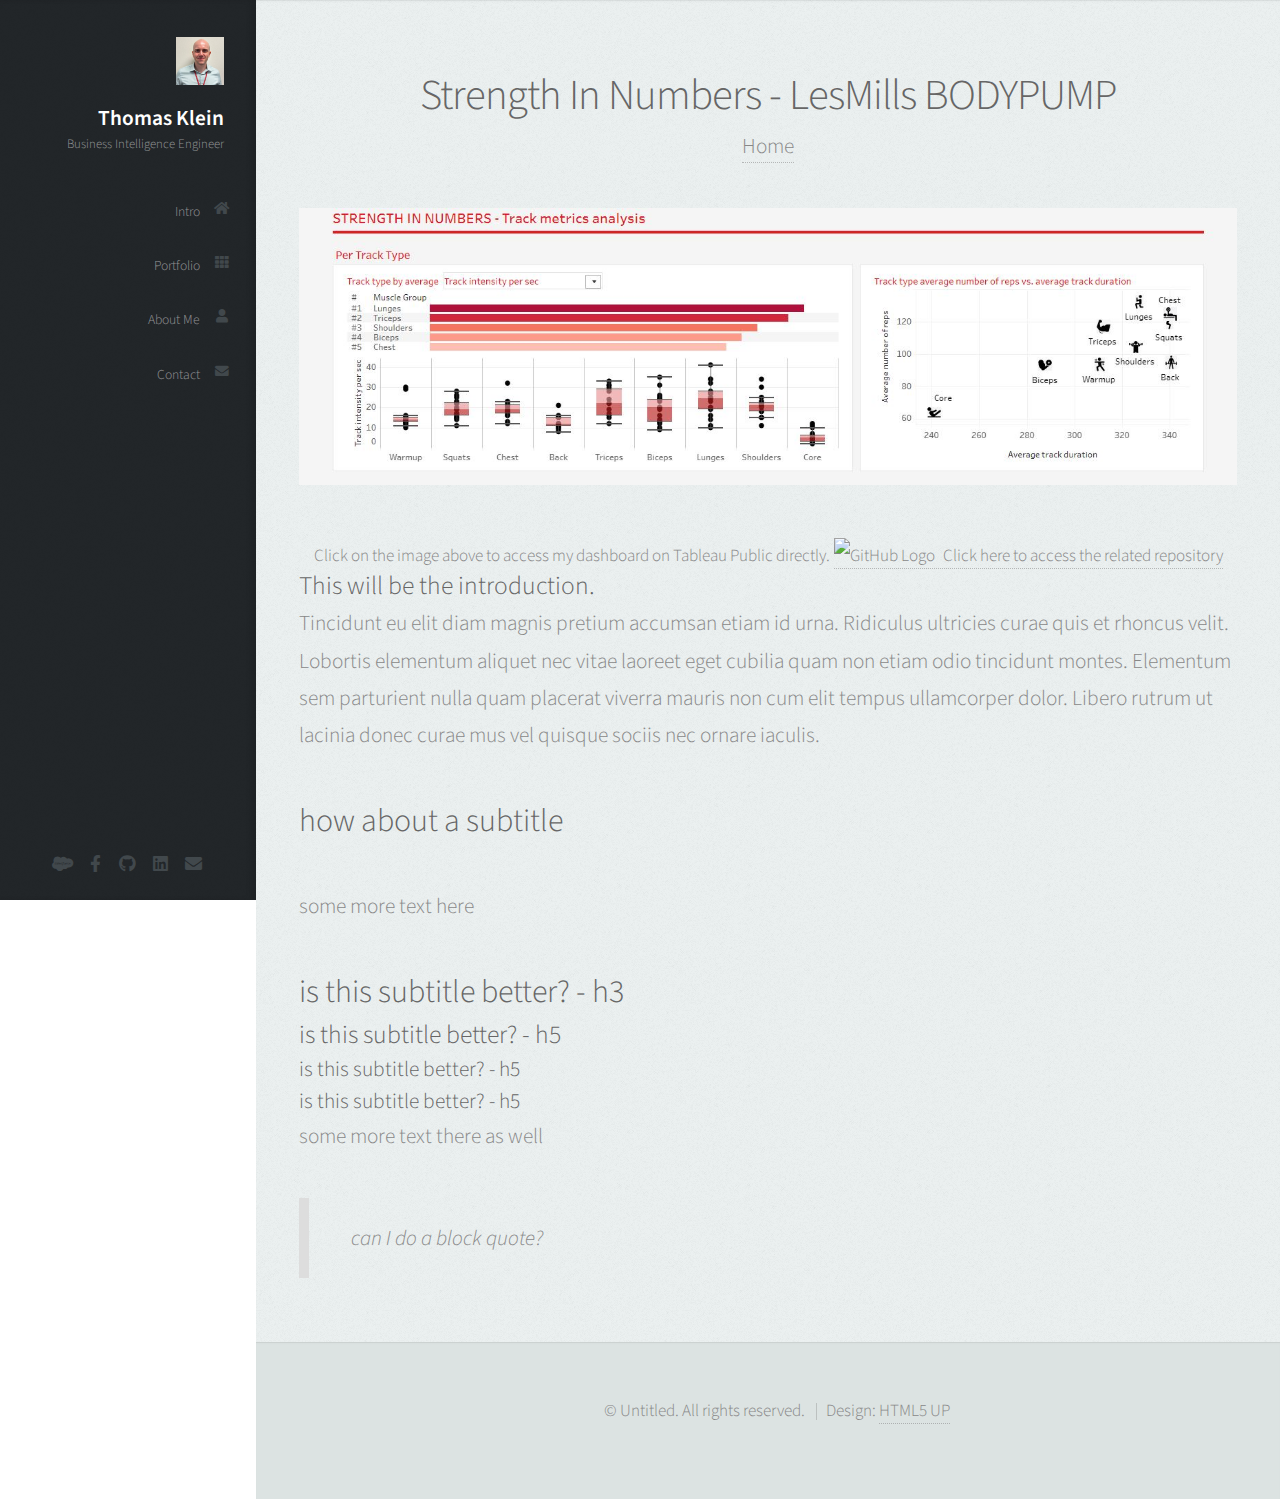
==== article1.html @ fe1fb971 "changing style for github link again" ====
<!DOCTYPE HTML>
<!--
	Prologue by HTML5 UP
	html5up.net | @ajlkn
	Free for personal and commercial use under the CCA 3.0 license (html5up.net/license)
-->
<html lang="en">

<head>
    <title>Strength In Numbers - LesMills BODYPUMP</title>
    <meta charset="utf-8" />
    <meta name="viewport" content="width=device-width, initial-scale=1, user-scalable=no" />
    <link rel="stylesheet" href="assets/css/main.css" />
</head>

<body class="is-preload">

    <!-- Header -->
    <div id="header">

        <div class="top">

            <!-- Logo -->
            <div id="logo">
                <span class="image avatar48"><img src="images/Klein Thomas.jpg" alt="" /></span>
                <h1 id="title">Thomas Klein</h1>
                <p>Business Intelligence Engineer</p>
            </div>

            <!-- Nav -->
            <nav id="nav">
                <ul>
                    <li><a href="index.html#top" id="top-link"><span class="icon solid fa-home">Intro</span></a></li>
                    <li><a href="index.html#portfolio" id="portfolio-link"><span
                                class="icon solid fa-th">Portfolio</span></a>
                    </li>
                    <li><a href="index.html#about" id="about-link"><span class="icon solid fa-user">About Me</span></a>
                    </li>
                    <li><a href="index.html#contact" id="contact-link"><span
                                class="icon solid fa-envelope">Contact</span></a>
                    </li>
                </ul>
            </nav>

        </div>

        <div class="bottom">

            <!-- Social Icons -->
            <ul class="icons">
                <li><a href="https://public.tableau.com/app/profile/klein6166/vizzes"
                        class="icon brands fa-salesforce"><span class="label">Tableau</span></a></li>
                <li><a href="#" class="icon brands fa-facebook-f"><span class="label">Facebook</span></a></li>
                <li><a href="https://github.com/ThomasKlein90" class="icon brands fa-github"><span
                            class="label">Github</span></a></li>
                <li><a href="https://www.linkedin.com/in/thomas-klein-3831b297/" class="icon brands fa-linkedin"><span
                            class="label">LinkedIn</span></a></li>
                <li><a href="mailto:thomask.klein@laposte.net" class="icon solid fa-envelope"><span
                            class="label">Email</span></a></li>
            </ul>

        </div>

    </div>

    <!-- Main -->
    <div id="main">
        <!-- About Me -->
        <section id="about" class="three">
            <div class="container">

                <header>
                    <h2>Strength In Numbers - LesMills BODYPUMP</h2>
                    <nav>
                        <a href="index.html">Home</a>
                    </nav>
                </header>

                <a href="https://public.tableau.com/app/profile/klein6166/viz/Bodypump-StrengthinNumbers/01a-Trackoverallcomparison"
                    class="image featured"><img src="images/bodypump_strength_in_numbers_top.jpg" alt="" /></a>
                <sub>Click on the image above to access my dashboard on Tableau Public directly.</sub>

                <sub>
                    <a href="https://https://github.com/ThomasKlein90/BodyPump" target="_blank">
                        <img src="https://github.githubassets.com/images/modules/logos_page/GitHub-Mark.png"
                                alt="GitHub Logo" class="github-logo">Click here to access the related repository</a>
                </sub>

                <div class="articletext">
                    <h4>This will be the introduction.</h4>

                    <p>Tincidunt eu elit diam magnis pretium accumsan etiam id urna. Ridiculus
                        ultricies curae quis et rhoncus velit. Lobortis elementum aliquet nec vitae
                        laoreet eget cubilia quam non etiam odio tincidunt montes. Elementum sem
                        parturient nulla quam placerat viverra mauris non cum elit tempus ullamcorper
                        dolor. Libero rutrum ut lacinia donec curae mus vel quisque sociis nec
                        ornare iaculis.</p>

                    <header>
                        <h3>how about a subtitle</h3>
                    </header>
                    <p>some more text here</p>


                    <h3>is this subtitle better? - h3</h3>
                    <h4>is this subtitle better? - h5</h4>
                    <h5>is this subtitle better? - h5</h5>
                    <h6>is this subtitle better? - h5</h6>
                    <p>some more text there as well</p>

                    <blockquote>can I do a block quote?</blockquote>
                </div>
            </div>
    </div>
    </section>
    </div>

    <!-- Footer -->
    <div id="footer">

        <!-- Copyright -->
        <ul class="copyright">
            <li>&copy; Untitled. All rights reserved.</li>
            <li>Design: <a href="http://html5up.net">HTML5 UP</a></li>
        </ul>

    </div>

    <!-- Scripts -->
    <script src="assets/js/jquery.min.js"></script>
    <script src="assets/js/jquery.scrolly.min.js"></script>
    <script src="assets/js/jquery.scrollex.min.js"></script>
    <script src="assets/js/browser.min.js"></script>
    <script src="assets/js/breakpoints.min.js"></script>
    <script src="assets/js/util.js"></script>
    <script src="assets/js/main.js"></script>

</body>

</html>
---- assets/css/main.css ----
@import url("fontawesome-all.min.css");
@import url("https://fonts.googleapis.com/css?family=Source+Sans+Pro:300,300italic,400,600");

/*
	Prologue by HTML5 UP
	html5up.net | @ajlkn
	Free for personal and commercial use under the CCA 3.0 license (html5up.net/license)
*/

html,
body,
div,
span,
applet,
object,
iframe,
h1,
h2,
h3,
h4,
h5,
h6,
p,
blockquote,
pre,
a,
abbr,
acronym,
address,
big,
cite,
code,
del,
dfn,
em,
img,
ins,
kbd,
q,
s,
samp,
small,
strike,
strong,
sub,
sup,
tt,
var,
b,
u,
i,
center,
dl,
dt,
dd,
ol,
ul,
li,
fieldset,
form,
label,
legend,
table,
caption,
tbody,
tfoot,
thead,
tr,
th,
td,
article,
articletext,
aside,
canvas,
details,
embed,
figure,
figcaption,
footer,
header,
hgroup,
menu,
nav,
output,
ruby,
section,
summary,
time,
mark,
audio,
video {
	margin: 0;
	padding: 0;
	border: 0;
	font-size: 100%;
	font: inherit;
	vertical-align: baseline;
}

article,
articletext,
aside,
details,
figcaption,
figure,
footer,
header,
hgroup,
menu,
nav,
section {
	display: block;
}

body {
	line-height: 1;
}

ol,
ul {
	list-style: none;
}

blockquote,
q {
	quotes: none;
}

blockquote:before,
blockquote:after,
q:before,
q:after {
	content: '';
	content: none;
}

table {
	border-collapse: collapse;
	border-spacing: 0;
}

body {
	-webkit-text-size-adjust: none;
}

mark {
	background-color: transparent;
	color: inherit;
}

input::-moz-focus-inner {
	border: 0;
	padding: 0;
}

input,
select,
textarea {
	-moz-appearance: none;
	-webkit-appearance: none;
	-ms-appearance: none;
	appearance: none;
}

/* Basic */

html {
	box-sizing: border-box;
}

*,
*:before,
*:after {
	box-sizing: inherit;
}

body {
	background: #fff;
	font-family: 'Source Sans Pro', sans-serif;
	font-size: 19pt;
	font-weight: 300;
	line-height: 1.75em;
	color: #888;
}

body.is-preload *,
body.is-preload *:before,
body.is-preload *:after {
	-moz-animation: none !important;
	-webkit-animation: none !important;
	-ms-animation: none !important;
	animation: none !important;
	-moz-transition: none !important;
	-webkit-transition: none !important;
	-ms-transition: none !important;
	transition: none !important;
}

input,
textarea,
select {
	font-family: 'Source Sans Pro', sans-serif;
	font-size: 19pt;
	font-weight: 300;
	line-height: 1.75em;
	color: #888;
}

h1,
h2,
h3,
h4,
h5,
h6 {
	font-weight: 300;
	color: #666;
	line-height: 1.5em;
}

h1 a,
h2 a,
h3 a,
h4 a,
h5 a,
h6 a {
	color: inherit;
	text-decoration: none;
}

h1 a strong,
h2 a strong,
h3 a strong,
h4 a strong,
h5 a strong,
h6 a strong {
	color: #333;
}

h2 {
	font-size: 2em;
	letter-spacing: -1px;
}

h2.alt {
	color: #888;
}

h2.alt strong {
	color: #666;
}

h3 {
	font-size: 1.5em;
}

h4 {
	font-size: 1.2em;
}

header {
	margin: 0 0 2em 0;
}

header>p {
	margin: 1em 0 0 0;
}

footer {
	margin: 2em 0 0 0;
}

strong,
b {
	font-weight: 300;
	color: #666;
}

em,
i {
	font-style: italic;
}

a {
	text-decoration: none;
	color: inherit;
	border-bottom: dotted 1px rgba(128, 128, 128, 0.5);
	-moz-transition: color 0.35s ease-in-out, border-bottom-color 0.35s ease-in-out;
	-webkit-transition: color 0.35s ease-in-out, border-bottom-color 0.35s ease-in-out;
	-ms-transition: color 0.35s ease-in-out, border-bottom-color 0.35s ease-in-out;
	transition: color 0.35s ease-in-out, border-bottom-color 0.35s ease-in-out;
	outline: 0;
}

a:hover {
	color: #E27689;
	border-bottom-color: rgba(255, 255, 255, 0);
}

sub {
	position: relative;
	top: 0.5em;
	font-size: 0.8em;
}

sup {
	position: relative;
	top: -0.5em;
	font-size: 0.8em;
}

hr {
	border: 0;
	border-top: solid 1px #ddd;
}

blockquote {
	border-left: solid 0.5em #ddd;
	padding: 1em 0 1em 2em;
	font-style: italic;
}

p,
ul,
ol,
dl,
table {
	margin-bottom: 2em;
}

br.clear {
	clear: both;
}

/* Articletext */

.articletext {
	margin: 0 auto;
	max-width: 100%;
	width: 1400px;
	text-align: left;
}

/* Container */

.container {
	margin: 0 auto;
	max-width: 100%;
	width: 1400px;
}

@media screen and (min-width: 961px) and (max-width: 1880px) {

	.container {
		width: 1200px;
	}

}

@media screen and (min-width: 961px) and (max-width: 1620px) {

	.container {
		width: 960px;
	}

}

@media screen and (min-width: 961px) and (max-width: 1320px) {

	.container {
		width: 100%;
	}

}

@media screen and (max-width: 960px) {

	.container {
		width: 100%;
	}

}

@media screen and (max-width: 736px) {

	.container {
		width: 100%;
	}

}

/* Row */

.row {
	display: flex;
	flex-wrap: wrap;
	box-sizing: border-box;
	align-items: stretch;
}

.row>* {
	box-sizing: border-box;
}

.row.gtr-uniform>*> :last-child {
	margin-bottom: 0;
}

.row.aln-left {
	justify-content: flex-start;
}

.row.aln-center {
	justify-content: center;
}

.row.aln-right {
	justify-content: flex-end;
}

.row.aln-top {
	align-items: flex-start;
}

.row.aln-middle {
	align-items: center;
}

.row.aln-bottom {
	align-items: flex-end;
}

.row>.imp {
	order: -1;
}

.row>.col-1 {
	width: 8.33333%;
}

.row>.off-1 {
	margin-left: 8.33333%;
}

.row>.col-2 {
	width: 16.66667%;
}

.row>.off-2 {
	margin-left: 16.66667%;
}

.row>.col-3 {
	width: 25%;
}

.row>.off-3 {
	margin-left: 25%;
}

.row>.col-4 {
	width: 33.33333%;
}

.row>.off-4 {
	margin-left: 33.33333%;
}

.row>.col-5 {
	width: 41.66667%;
}

.row>.off-5 {
	margin-left: 41.66667%;
}

.row>.col-6 {
	width: 50%;
}

.row>.off-6 {
	margin-left: 50%;
}

.row>.col-7 {
	width: 58.33333%;
}

.row>.off-7 {
	margin-left: 58.33333%;
}

.row>.col-8 {
	width: 66.66667%;
}

.row>.off-8 {
	margin-left: 66.66667%;
}

.row>.col-9 {
	width: 75%;
}

.row>.off-9 {
	margin-left: 75%;
}

.row>.col-10 {
	width: 83.33333%;
}

.row>.off-10 {
	margin-left: 83.33333%;
}

.row>.col-11 {
	width: 91.66667%;
}

.row>.off-11 {
	margin-left: 91.66667%;
}

.row>.col-12 {
	width: 100%;
}

.row>.off-12 {
	margin-left: 100%;
}

.row.gtr-0 {
	margin-top: 0px;
	margin-left: 0px;
}

.row.gtr-0>* {
	padding: 0px 0 0 0px;
}

.row.gtr-0.gtr-uniform {
	margin-top: 0px;
}

.row.gtr-0.gtr-uniform>* {
	padding-top: 0px;
}

.row.gtr-25 {
	margin-top: -10px;
	margin-left: -10px;
}

.row.gtr-25>* {
	padding: 10px 0 0 10px;
}

.row.gtr-25.gtr-uniform {
	margin-top: -10px;
}

.row.gtr-25.gtr-uniform>* {
	padding-top: 10px;
}

.row.gtr-50 {
	margin-top: -20px;
	margin-left: -20px;
}

.row.gtr-50>* {
	padding: 20px 0 0 20px;
}

.row.gtr-50.gtr-uniform {
	margin-top: -20px;
}

.row.gtr-50.gtr-uniform>* {
	padding-top: 20px;
}

.row {
	margin-top: -40px;
	margin-left: -40px;
}

.row>* {
	padding: 40px 0 0 40px;
}

.row.gtr-uniform {
	margin-top: -40px;
}

.row.gtr-uniform>* {
	padding-top: 40px;
}

.row.gtr-150 {
	margin-top: -60px;
	margin-left: -60px;
}

.row.gtr-150>* {
	padding: 60px 0 0 60px;
}

.row.gtr-150.gtr-uniform {
	margin-top: -60px;
}

.row.gtr-150.gtr-uniform>* {
	padding-top: 60px;
}

.row.gtr-200 {
	margin-top: -80px;
	margin-left: -80px;
}

.row.gtr-200>* {
	padding: 80px 0 0 80px;
}

.row.gtr-200.gtr-uniform {
	margin-top: -80px;
}

.row.gtr-200.gtr-uniform>* {
	padding-top: 80px;
}

@media screen and (min-width: 961px) and (max-width: 1880px) {

	.row {
		display: flex;
		flex-wrap: wrap;
		box-sizing: border-box;
		align-items: stretch;
	}

	.row>* {
		box-sizing: border-box;
	}

	.row.gtr-uniform>*> :last-child {
		margin-bottom: 0;
	}

	.row.aln-left {
		justify-content: flex-start;
	}

	.row.aln-center {
		justify-content: center;
	}

	.row.aln-right {
		justify-content: flex-end;
	}

	.row.aln-top {
		align-items: flex-start;
	}

	.row.aln-middle {
		align-items: center;
	}

	.row.aln-bottom {
		align-items: flex-end;
	}

	.row>.imp-wide {
		order: -1;
	}

	.row>.col-1-wide {
		width: 8.33333%;
	}

	.row>.off-1-wide {
		margin-left: 8.33333%;
	}

	.row>.col-2-wide {
		width: 16.66667%;
	}

	.row>.off-2-wide {
		margin-left: 16.66667%;
	}

	.row>.col-3-wide {
		width: 25%;
	}

	.row>.off-3-wide {
		margin-left: 25%;
	}

	.row>.col-4-wide {
		width: 33.33333%;
	}

	.row>.off-4-wide {
		margin-left: 33.33333%;
	}

	.row>.col-5-wide {
		width: 41.66667%;
	}

	.row>.off-5-wide {
		margin-left: 41.66667%;
	}

	.row>.col-6-wide {
		width: 50%;
	}

	.row>.off-6-wide {
		margin-left: 50%;
	}

	.row>.col-7-wide {
		width: 58.33333%;
	}

	.row>.off-7-wide {
		margin-left: 58.33333%;
	}

	.row>.col-8-wide {
		width: 66.66667%;
	}

	.row>.off-8-wide {
		margin-left: 66.66667%;
	}

	.row>.col-9-wide {
		width: 75%;
	}

	.row>.off-9-wide {
		margin-left: 75%;
	}

	.row>.col-10-wide {
		width: 83.33333%;
	}

	.row>.off-10-wide {
		margin-left: 83.33333%;
	}

	.row>.col-11-wide {
		width: 91.66667%;
	}

	.row>.off-11-wide {
		margin-left: 91.66667%;
	}

	.row>.col-12-wide {
		width: 100%;
	}

	.row>.off-12-wide {
		margin-left: 100%;
	}

	.row.gtr-0 {
		margin-top: 0px;
		margin-left: 0px;
	}

	.row.gtr-0>* {
		padding: 0px 0 0 0px;
	}

	.row.gtr-0.gtr-uniform {
		margin-top: 0px;
	}

	.row.gtr-0.gtr-uniform>* {
		padding-top: 0px;
	}

	.row.gtr-25 {
		margin-top: -10px;
		margin-left: -10px;
	}

	.row.gtr-25>* {
		padding: 10px 0 0 10px;
	}

	.row.gtr-25.gtr-uniform {
		margin-top: -10px;
	}

	.row.gtr-25.gtr-uniform>* {
		padding-top: 10px;
	}

	.row.gtr-50 {
		margin-top: -20px;
		margin-left: -20px;
	}

	.row.gtr-50>* {
		padding: 20px 0 0 20px;
	}

	.row.gtr-50.gtr-uniform {
		margin-top: -20px;
	}

	.row.gtr-50.gtr-uniform>* {
		padding-top: 20px;
	}

	.row {
		margin-top: -40px;
		margin-left: -40px;
	}

	.row>* {
		padding: 40px 0 0 40px;
	}

	.row.gtr-uniform {
		margin-top: -40px;
	}

	.row.gtr-uniform>* {
		padding-top: 40px;
	}

	.row.gtr-150 {
		margin-top: -60px;
		margin-left: -60px;
	}

	.row.gtr-150>* {
		padding: 60px 0 0 60px;
	}

	.row.gtr-150.gtr-uniform {
		margin-top: -60px;
	}

	.row.gtr-150.gtr-uniform>* {
		padding-top: 60px;
	}

	.row.gtr-200 {
		margin-top: -80px;
		margin-left: -80px;
	}

	.row.gtr-200>* {
		padding: 80px 0 0 80px;
	}

	.row.gtr-200.gtr-uniform {
		margin-top: -80px;
	}

	.row.gtr-200.gtr-uniform>* {
		padding-top: 80px;
	}

}

@media screen and (min-width: 961px) and (max-width: 1620px) {

	.row {
		display: flex;
		flex-wrap: wrap;
		box-sizing: border-box;
		align-items: stretch;
	}

	.row>* {
		box-sizing: border-box;
	}

	.row.gtr-uniform>*> :last-child {
		margin-bottom: 0;
	}

	.row.aln-left {
		justify-content: flex-start;
	}

	.row.aln-center {
		justify-content: center;
	}

	.row.aln-right {
		justify-content: flex-end;
	}

	.row.aln-top {
		align-items: flex-start;
	}

	.row.aln-middle {
		align-items: center;
	}

	.row.aln-bottom {
		align-items: flex-end;
	}

	.row>.imp-normal {
		order: -1;
	}

	.row>.col-1-normal {
		width: 8.33333%;
	}

	.row>.off-1-normal {
		margin-left: 8.33333%;
	}

	.row>.col-2-normal {
		width: 16.66667%;
	}

	.row>.off-2-normal {
		margin-left: 16.66667%;
	}

	.row>.col-3-normal {
		width: 25%;
	}

	.row>.off-3-normal {
		margin-left: 25%;
	}

	.row>.col-4-normal {
		width: 33.33333%;
	}

	.row>.off-4-normal {
		margin-left: 33.33333%;
	}

	.row>.col-5-normal {
		width: 41.66667%;
	}

	.row>.off-5-normal {
		margin-left: 41.66667%;
	}

	.row>.col-6-normal {
		width: 50%;
	}

	.row>.off-6-normal {
		margin-left: 50%;
	}

	.row>.col-7-normal {
		width: 58.33333%;
	}

	.row>.off-7-normal {
		margin-left: 58.33333%;
	}

	.row>.col-8-normal {
		width: 66.66667%;
	}

	.row>.off-8-normal {
		margin-left: 66.66667%;
	}

	.row>.col-9-normal {
		width: 75%;
	}

	.row>.off-9-normal {
		margin-left: 75%;
	}

	.row>.col-10-normal {
		width: 83.33333%;
	}

	.row>.off-10-normal {
		margin-left: 83.33333%;
	}

	.row>.col-11-normal {
		width: 91.66667%;
	}

	.row>.off-11-normal {
		margin-left: 91.66667%;
	}

	.row>.col-12-normal {
		width: 100%;
	}

	.row>.off-12-normal {
		margin-left: 100%;
	}

	.row.gtr-0 {
		margin-top: 0px;
		margin-left: 0px;
	}

	.row.gtr-0>* {
		padding: 0px 0 0 0px;
	}

	.row.gtr-0.gtr-uniform {
		margin-top: 0px;
	}

	.row.gtr-0.gtr-uniform>* {
		padding-top: 0px;
	}

	.row.gtr-25 {
		margin-top: -10px;
		margin-left: -10px;
	}

	.row.gtr-25>* {
		padding: 10px 0 0 10px;
	}

	.row.gtr-25.gtr-uniform {
		margin-top: -10px;
	}

	.row.gtr-25.gtr-uniform>* {
		padding-top: 10px;
	}

	.row.gtr-50 {
		margin-top: -20px;
		margin-left: -20px;
	}

	.row.gtr-50>* {
		padding: 20px 0 0 20px;
	}

	.row.gtr-50.gtr-uniform {
		margin-top: -20px;
	}

	.row.gtr-50.gtr-uniform>* {
		padding-top: 20px;
	}

	.row {
		margin-top: -40px;
		margin-left: -40px;
	}

	.row>* {
		padding: 40px 0 0 40px;
	}

	.row.gtr-uniform {
		margin-top: -40px;
	}

	.row.gtr-uniform>* {
		padding-top: 40px;
	}

	.row.gtr-150 {
		margin-top: -60px;
		margin-left: -60px;
	}

	.row.gtr-150>* {
		padding: 60px 0 0 60px;
	}

	.row.gtr-150.gtr-uniform {
		margin-top: -60px;
	}

	.row.gtr-150.gtr-uniform>* {
		padding-top: 60px;
	}

	.row.gtr-200 {
		margin-top: -80px;
		margin-left: -80px;
	}

	.row.gtr-200>* {
		padding: 80px 0 0 80px;
	}

	.row.gtr-200.gtr-uniform {
		margin-top: -80px;
	}

	.row.gtr-200.gtr-uniform>* {
		padding-top: 80px;
	}

}

@media screen and (min-width: 961px) and (max-width: 1320px) {

	.row {
		display: flex;
		flex-wrap: wrap;
		box-sizing: border-box;
		align-items: stretch;
	}

	.row>* {
		box-sizing: border-box;
	}

	.row.gtr-uniform>*> :last-child {
		margin-bottom: 0;
	}

	.row.aln-left {
		justify-content: flex-start;
	}

	.row.aln-center {
		justify-content: center;
	}

	.row.aln-right {
		justify-content: flex-end;
	}

	.row.aln-top {
		align-items: flex-start;
	}

	.row.aln-middle {
		align-items: center;
	}

	.row.aln-bottom {
		align-items: flex-end;
	}

	.row>.imp-narrow {
		order: -1;
	}

	.row>.col-1-narrow {
		width: 8.33333%;
	}

	.row>.off-1-narrow {
		margin-left: 8.33333%;
	}

	.row>.col-2-narrow {
		width: 16.66667%;
	}

	.row>.off-2-narrow {
		margin-left: 16.66667%;
	}

	.row>.col-3-narrow {
		width: 25%;
	}

	.row>.off-3-narrow {
		margin-left: 25%;
	}

	.row>.col-4-narrow {
		width: 33.33333%;
	}

	.row>.off-4-narrow {
		margin-left: 33.33333%;
	}

	.row>.col-5-narrow {
		width: 41.66667%;
	}

	.row>.off-5-narrow {
		margin-left: 41.66667%;
	}

	.row>.col-6-narrow {
		width: 50%;
	}

	.row>.off-6-narrow {
		margin-left: 50%;
	}

	.row>.col-7-narrow {
		width: 58.33333%;
	}

	.row>.off-7-narrow {
		margin-left: 58.33333%;
	}

	.row>.col-8-narrow {
		width: 66.66667%;
	}

	.row>.off-8-narrow {
		margin-left: 66.66667%;
	}

	.row>.col-9-narrow {
		width: 75%;
	}

	.row>.off-9-narrow {
		margin-left: 75%;
	}

	.row>.col-10-narrow {
		width: 83.33333%;
	}

	.row>.off-10-narrow {
		margin-left: 83.33333%;
	}

	.row>.col-11-narrow {
		width: 91.66667%;
	}

	.row>.off-11-narrow {
		margin-left: 91.66667%;
	}

	.row>.col-12-narrow {
		width: 100%;
	}

	.row>.off-12-narrow {
		margin-left: 100%;
	}

	.row.gtr-0 {
		margin-top: 0px;
		margin-left: 0px;
	}

	.row.gtr-0>* {
		padding: 0px 0 0 0px;
	}

	.row.gtr-0.gtr-uniform {
		margin-top: 0px;
	}

	.row.gtr-0.gtr-uniform>* {
		padding-top: 0px;
	}

	.row.gtr-25 {
		margin-top: -5px;
		margin-left: -5px;
	}

	.row.gtr-25>* {
		padding: 5px 0 0 5px;
	}

	.row.gtr-25.gtr-uniform {
		margin-top: -5px;
	}

	.row.gtr-25.gtr-uniform>* {
		padding-top: 5px;
	}

	.row.gtr-50 {
		margin-top: -10px;
		margin-left: -10px;
	}

	.row.gtr-50>* {
		padding: 10px 0 0 10px;
	}

	.row.gtr-50.gtr-uniform {
		margin-top: -10px;
	}

	.row.gtr-50.gtr-uniform>* {
		padding-top: 10px;
	}

	.row {
		margin-top: -20px;
		margin-left: -20px;
	}

	.row>* {
		padding: 20px 0 0 20px;
	}

	.row.gtr-uniform {
		margin-top: -20px;
	}

	.row.gtr-uniform>* {
		padding-top: 20px;
	}

	.row.gtr-150 {
		margin-top: -30px;
		margin-left: -30px;
	}

	.row.gtr-150>* {
		padding: 30px 0 0 30px;
	}

	.row.gtr-150.gtr-uniform {
		margin-top: -30px;
	}

	.row.gtr-150.gtr-uniform>* {
		padding-top: 30px;
	}

	.row.gtr-200 {
		margin-top: -40px;
		margin-left: -40px;
	}

	.row.gtr-200>* {
		padding: 40px 0 0 40px;
	}

	.row.gtr-200.gtr-uniform {
		margin-top: -40px;
	}

	.row.gtr-200.gtr-uniform>* {
		padding-top: 40px;
	}

}

@media screen and (max-width: 960px) {

	.row {
		display: flex;
		flex-wrap: wrap;
		box-sizing: border-box;
		align-items: stretch;
	}

	.row>* {
		box-sizing: border-box;
	}

	.row.gtr-uniform>*> :last-child {
		margin-bottom: 0;
	}

	.row.aln-left {
		justify-content: flex-start;
	}

	.row.aln-center {
		justify-content: center;
	}

	.row.aln-right {
		justify-content: flex-end;
	}

	.row.aln-top {
		align-items: flex-start;
	}

	.row.aln-middle {
		align-items: center;
	}

	.row.aln-bottom {
		align-items: flex-end;
	}

	.row>.imp-narrower {
		order: -1;
	}

	.row>.col-1-narrower {
		width: 8.33333%;
	}

	.row>.off-1-narrower {
		margin-left: 8.33333%;
	}

	.row>.col-2-narrower {
		width: 16.66667%;
	}

	.row>.off-2-narrower {
		margin-left: 16.66667%;
	}

	.row>.col-3-narrower {
		width: 25%;
	}

	.row>.off-3-narrower {
		margin-left: 25%;
	}

	.row>.col-4-narrower {
		width: 33.33333%;
	}

	.row>.off-4-narrower {
		margin-left: 33.33333%;
	}

	.row>.col-5-narrower {
		width: 41.66667%;
	}

	.row>.off-5-narrower {
		margin-left: 41.66667%;
	}

	.row>.col-6-narrower {
		width: 50%;
	}

	.row>.off-6-narrower {
		margin-left: 50%;
	}

	.row>.col-7-narrower {
		width: 58.33333%;
	}

	.row>.off-7-narrower {
		margin-left: 58.33333%;
	}

	.row>.col-8-narrower {
		width: 66.66667%;
	}

	.row>.off-8-narrower {
		margin-left: 66.66667%;
	}

	.row>.col-9-narrower {
		width: 75%;
	}

	.row>.off-9-narrower {
		margin-left: 75%;
	}

	.row>.col-10-narrower {
		width: 83.33333%;
	}

	.row>.off-10-narrower {
		margin-left: 83.33333%;
	}

	.row>.col-11-narrower {
		width: 91.66667%;
	}

	.row>.off-11-narrower {
		margin-left: 91.66667%;
	}

	.row>.col-12-narrower {
		width: 100%;
	}

	.row>.off-12-narrower {
		margin-left: 100%;
	}

	.row.gtr-0 {
		margin-top: 0px;
		margin-left: 0px;
	}

	.row.gtr-0>* {
		padding: 0px 0 0 0px;
	}

	.row.gtr-0.gtr-uniform {
		margin-top: 0px;
	}

	.row.gtr-0.gtr-uniform>* {
		padding-top: 0px;
	}

	.row.gtr-25 {
		margin-top: -5px;
		margin-left: -5px;
	}

	.row.gtr-25>* {
		padding: 5px 0 0 5px;
	}

	.row.gtr-25.gtr-uniform {
		margin-top: -5px;
	}

	.row.gtr-25.gtr-uniform>* {
		padding-top: 5px;
	}

	.row.gtr-50 {
		margin-top: -10px;
		margin-left: -10px;
	}

	.row.gtr-50>* {
		padding: 10px 0 0 10px;
	}

	.row.gtr-50.gtr-uniform {
		margin-top: -10px;
	}

	.row.gtr-50.gtr-uniform>* {
		padding-top: 10px;
	}

	.row {
		margin-top: -20px;
		margin-left: -20px;
	}

	.row>* {
		padding: 20px 0 0 20px;
	}

	.row.gtr-uniform {
		margin-top: -20px;
	}

	.row.gtr-uniform>* {
		padding-top: 20px;
	}

	.row.gtr-150 {
		margin-top: -30px;
		margin-left: -30px;
	}

	.row.gtr-150>* {
		padding: 30px 0 0 30px;
	}

	.row.gtr-150.gtr-uniform {
		margin-top: -30px;
	}

	.row.gtr-150.gtr-uniform>* {
		padding-top: 30px;
	}

	.row.gtr-200 {
		margin-top: -40px;
		margin-left: -40px;
	}

	.row.gtr-200>* {
		padding: 40px 0 0 40px;
	}

	.row.gtr-200.gtr-uniform {
		margin-top: -40px;
	}

	.row.gtr-200.gtr-uniform>* {
		padding-top: 40px;
	}

}

@media screen and (max-width: 736px) {

	.row {
		display: flex;
		flex-wrap: wrap;
		box-sizing: border-box;
		align-items: stretch;
	}

	.row>* {
		box-sizing: border-box;
	}

	.row.gtr-uniform>*> :last-child {
		margin-bottom: 0;
	}

	.row.aln-left {
		justify-content: flex-start;
	}

	.row.aln-center {
		justify-content: center;
	}

	.row.aln-right {
		justify-content: flex-end;
	}

	.row.aln-top {
		align-items: flex-start;
	}

	.row.aln-middle {
		align-items: center;
	}

	.row.aln-bottom {
		align-items: flex-end;
	}

	.row>.imp-mobile {
		order: -1;
	}

	.row>.col-1-mobile {
		width: 8.33333%;
	}

	.row>.off-1-mobile {
		margin-left: 8.33333%;
	}

	.row>.col-2-mobile {
		width: 16.66667%;
	}

	.row>.off-2-mobile {
		margin-left: 16.66667%;
	}

	.row>.col-3-mobile {
		width: 25%;
	}

	.row>.off-3-mobile {
		margin-left: 25%;
	}

	.row>.col-4-mobile {
		width: 33.33333%;
	}

	.row>.off-4-mobile {
		margin-left: 33.33333%;
	}

	.row>.col-5-mobile {
		width: 41.66667%;
	}

	.row>.off-5-mobile {
		margin-left: 41.66667%;
	}

	.row>.col-6-mobile {
		width: 50%;
	}

	.row>.off-6-mobile {
		margin-left: 50%;
	}

	.row>.col-7-mobile {
		width: 58.33333%;
	}

	.row>.off-7-mobile {
		margin-left: 58.33333%;
	}

	.row>.col-8-mobile {
		width: 66.66667%;
	}

	.row>.off-8-mobile {
		margin-left: 66.66667%;
	}

	.row>.col-9-mobile {
		width: 75%;
	}

	.row>.off-9-mobile {
		margin-left: 75%;
	}

	.row>.col-10-mobile {
		width: 83.33333%;
	}

	.row>.off-10-mobile {
		margin-left: 83.33333%;
	}

	.row>.col-11-mobile {
		width: 91.66667%;
	}

	.row>.off-11-mobile {
		margin-left: 91.66667%;
	}

	.row>.col-12-mobile {
		width: 100%;
	}

	.row>.off-12-mobile {
		margin-left: 100%;
	}

	.row.gtr-0 {
		margin-top: 0px;
		margin-left: 0px;
	}

	.row.gtr-0>* {
		padding: 0px 0 0 0px;
	}

	.row.gtr-0.gtr-uniform {
		margin-top: 0px;
	}

	.row.gtr-0.gtr-uniform>* {
		padding-top: 0px;
	}

	.row.gtr-25 {
		margin-top: -5px;
		margin-left: -5px;
	}

	.row.gtr-25>* {
		padding: 5px 0 0 5px;
	}

	.row.gtr-25.gtr-uniform {
		margin-top: -5px;
	}

	.row.gtr-25.gtr-uniform>* {
		padding-top: 5px;
	}

	.row.gtr-50 {
		margin-top: -10px;
		margin-left: -10px;
	}

	.row.gtr-50>* {
		padding: 10px 0 0 10px;
	}

	.row.gtr-50.gtr-uniform {
		margin-top: -10px;
	}

	.row.gtr-50.gtr-uniform>* {
		padding-top: 10px;
	}

	.row {
		margin-top: -20px;
		margin-left: -20px;
	}

	.row>* {
		padding: 20px 0 0 20px;
	}

	.row.gtr-uniform {
		margin-top: -20px;
	}

	.row.gtr-uniform>* {
		padding-top: 20px;
	}

	.row.gtr-150 {
		margin-top: -30px;
		margin-left: -30px;
	}

	.row.gtr-150>* {
		padding: 30px 0 0 30px;
	}

	.row.gtr-150.gtr-uniform {
		margin-top: -30px;
	}

	.row.gtr-150.gtr-uniform>* {
		padding-top: 30px;
	}

	.row.gtr-200 {
		margin-top: -40px;
		margin-left: -40px;
	}

	.row.gtr-200>* {
		padding: 40px 0 0 40px;
	}

	.row.gtr-200.gtr-uniform {
		margin-top: -40px;
	}

	.row.gtr-200.gtr-uniform>* {
		padding-top: 40px;
	}

}

/* Sections/Article */

section,
article {
	margin-bottom: 3em;
}

section> :last-child,
section>.container,
section:last-child,
article> :last-child,
article>.container,
article:last-child {
	margin-bottom: 0;
}

.row>section,
.row>article {
	margin-bottom: 0;
}

/* Image */

.image {
	display: inline-block;
	border: 0;
}

.image img {
	display: block;
	width: 100%;
}

.image.avatar48 {
	width: 48px;
	height: 48px;
	background: #f00;
}

.image.avatar48 img {
	width: 48px;
	height: 48px;
}

.image.fit {
	display: block;
	width: 100%;
}

.image.featured {
	display: block;
	width: 100%;
	margin: 0 0 2em 0;
}

.image.left {
	float: left;
	margin: 0 2em 2em 0;
}

.image.centered {
	display: block;
	margin: 0 0 2em 0;
}

.image.centered img {
	margin: 0 auto;
	width: auto;
}

/* List */

ul {
	list-style: disc;
	padding-left: 1em;
}

ul li {
	padding-left: 0.5em;
}

ol {
	list-style: decimal;
	padding-left: 1.25em;
}

ol li {
	padding-left: 0.25em;
}

/* Icons */

ul.icons {
	cursor: default;
	list-style: none;
	padding-left: 0;
}

ul.icons li {
	display: inline-block;
	padding-left: 0;
}

ul.icons a {
	display: inline-block;
	width: 2em;
	height: 2em;
	line-height: 2em;
	text-align: center;
	border: 0;
}

/* Form */

form label {
	display: block;
	text-align: left;
	margin-bottom: 0.5em;
}

form input[type="text"],
form input[type="email"],
form input[type="password"],
form select,
form textarea {
	position: relative;
	-webkit-appearance: none;
	display: block;
	border: 0;
	outline: 0;
	background: #fff;
	background: rgba(255, 255, 255, 0.75);
	width: 100%;
	border-radius: 0.35em;
	padding: 0.75em 1em 0.75em 1em;
	box-shadow: inset 0 0.1em 0.1em 0 rgba(0, 0, 0, 0.05);
	border: solid 1px rgba(0, 0, 0, 0.15);
	-moz-transition: all 0.35s ease-in-out;
	-webkit-transition: all 0.35s ease-in-out;
	-ms-transition: all 0.35s ease-in-out;
	transition: all 0.35s ease-in-out;
}

form input[type="text"]:focus,
form input[type="email"]:focus,
form input[type="password"]:focus,
form select:focus,
form textarea:focus {
	box-shadow: 0 0 2px 1px #8ebebc;
	background: #fff;
}

form input[type="text"],
form input[type="email"],
form input[type="password"],
form select {
	line-height: 1.25em;
}

form textarea {
	min-height: 14em;
}

form ::-webkit-input-placeholder {
	color: #555 !important;
}

form :-moz-placeholder {
	color: #555 !important;
}

form ::-moz-placeholder {
	color: #555 !important;
}

form :-ms-input-placeholder {
	color: #555 !important;
}

form ::-moz-focus-inner {
	border: 0;
}

/* Table */

table {
	width: 100%;
	text-align: left;
}

table tbody tr:nth-child(2n+2) {
	background: #f4f4f4;
}

table td {
	padding: 0.5em 1em 0.5em 1em;
}

table th {
	text-align: left;
	padding: 0.5em 1em 0.5em 1em;
	color: #fff;
	background: #222729 url("images/overlay.png");
}

table thead {
	background: #444;
	color: #fff;
}

table tfoot {
	background: #eee;
}

/* Button */

input[type="button"],
input[type="submit"],
input[type="reset"],
button,
.button {
	position: relative;
	display: inline-block;
	border-radius: 0.35em;
	color: #fff !important;
	text-decoration: none;
	padding: 0.75em 2.5em 0.75em 2.5em;
	background-color: #8ebebc;
	border: 0;
	cursor: pointer;
	background-image: -moz-linear-gradient(top, rgba(0, 0, 0, 0), rgba(0, 0, 0, 0.15)), url("images/overlay.png");
	background-image: -webkit-linear-gradient(top, rgba(0, 0, 0, 0), rgba(0, 0, 0, 0.15)), url("images/overlay.png");
	background-image: -ms-linear-gradient(top, rgba(0, 0, 0, 0), rgba(0, 0, 0, 0.15)), url("images/overlay.png");
	background-image: linear-gradient(top, rgba(0, 0, 0, 0), rgba(0, 0, 0, 0.15)), url("images/overlay.png");
	-moz-transition: background-color 0.35s ease-in-out;
	-webkit-transition: background-color 0.35s ease-in-out;
	-ms-transition: background-color 0.35s ease-in-out;
	transition: background-color 0.35s ease-in-out;
}

input[type="button"]:hover,
input[type="submit"]:hover,
input[type="reset"]:hover,
button:hover,
.button:hover {
	background-color: #9ececc;
}

input[type="button"]:active,
input[type="submit"]:active,
input[type="reset"]:active,
button:active,
.button:active {
	background-color: #7eaeac;
}

/* Item */

.item {
	box-shadow: 0 0.05em 0.15em 0 rgba(0, 0, 0, 0.05);
	margin-bottom: 40px;
}

.item header {
	background: #fff;
	margin: 0;
	padding: 1em 0 1em 0;
	font-size: 0.8em;
}

.item header h3 {
	font-size: 1em;
}

/* Icons */

.icon {
	text-decoration: none;
	text-decoration: none;
}

.icon:before {
	-moz-osx-font-smoothing: grayscale;
	-webkit-font-smoothing: antialiased;
	display: inline-block;
	font-style: normal;
	font-variant: normal;
	text-rendering: auto;
	line-height: 1;
	text-transform: none !important;
	font-family: 'Font Awesome 5 Free';
	font-weight: 400;
}

.icon:before {
	line-height: inherit;
}

.icon>.label {
	display: none;
}

.icon.solid:before {
	font-weight: 900;
}

.icon.brands:before {
	font-family: 'Font Awesome 5 Brands';
}

/* Header */

#header {
	display: -moz-flex;
	display: -webkit-flex;
	display: -ms-flex;
	display: flex;
	-moz-flex-direction: column;
	-webkit-flex-direction: column;
	-ms-flex-direction: column;
	flex-direction: column;
	-moz-justify-content: space-between;
	-webkit-justify-content: space-between;
	-ms-justify-content: space-between;
	justify-content: space-between;
	background: #222629 url("images/overlay.png");
	box-shadow: inset -0.25em 0 0.25em 0 rgba(0, 0, 0, 0.1);
	color: #fff;
	height: 100%;
	left: 0;
	overflow-y: auto;
	position: fixed;
	text-align: right;
	top: 0;
	width: 375px;
}

#header .top {
	-moz-flex-grow: 1;
	-webkit-flex-grow: 1;
	-ms-flex-grow: 1;
	flex-grow: 1;
}

#header .bottom {
	-moz-flex-shrink: 0;
	-webkit-flex-shrink: 0;
	-ms-flex-shrink: 0;
	flex-shrink: 0;
	padding: 1.5em 0 0.75em 0;
}

#header .bottom> :last-child {
	margin-bottom: 0;
}

#header .icons {
	font-size: 0.8em;
	text-align: center;
}

#header .icons a {
	color: #41484c;
	-moz-transition: color 0.35s ease-in-out;
	-webkit-transition: color 0.35s ease-in-out;
	-ms-transition: color 0.35s ease-in-out;
	transition: color 0.35s ease-in-out;
}

#header .icons a:hover {
	color: #fff;
}

#logo {
	position: relative;
	margin: 1.75em 1.5em 1.5em 1.5em;
	min-height: 48px;
	cursor: default;
}

#logo h1 {
	position: relative;
	color: #fff;
	font-weight: 600;
	font-size: 1em;
	line-height: 1em;
}

#logo p {
	position: relative;
	display: block;
	font-size: 0.6em;
	color: rgba(255, 255, 255, 0.5);
	line-height: 1.25em;
	margin: 0.5em 0 0 0;
}

#logo .image {
	position: absolute;
	left: 0;
	top: 0;
}

#nav ul {
	list-style: none;
	padding-left: 0;
	margin-bottom: 0;
}

#nav ul li {
	padding-left: 0;
}

#nav ul li a {
	display: block;
	padding: 0.5em 1.5em 0.5em 1.5em;
	color: rgba(255, 255, 255, 0.5);
	text-decoration: none;
	outline: 0;
	border: 0;
	-moz-transition: none;
	-webkit-transition: none;
	-ms-transition: none;
	transition: none;
}

#nav ul li a span {
	position: relative;
	display: block;
	font-size: 0.8em;
}

#nav ul li a span:before {
	position: absolute;
	left: 0;
	color: #41484c;
	text-align: center;
	width: 1.25em;
	line-height: 1.75em;
}

#nav ul li a.active {
	background: rgba(0, 0, 0, 0.15);
	box-shadow: inset 0 0 0.25em 0 rgba(0, 0, 0, 0.125);
	color: #fff;
}

#nav ul li a.active span:before {
	color: #e27689;
}

/* Footer */

#footer {
	margin-left: 375px;
	text-align: center;
	background-color: #dce3e2;
	padding: 3em 0 4em 0;
	box-shadow: inset 0 1px 0 0 rgba(0, 0, 0, 0.05), inset 0 0.1em 0.1em 0 rgba(0, 0, 0, 0.025);
	font-size: 0.8em;
}

#footer .copyright {
	cursor: default;
	margin: 0;
}

#footer .copyright li {
	display: inline-block;
	line-height: 1em;
	border-left: solid 1px rgba(128, 128, 128, 0.35);
	padding: 0 0 0 0.5em;
	margin: 0 0 0 0.5em;
}

#footer .copyright li:first-child {
	border-left: 0;
	padding-left: 0;
	margin-left: 0;
}

/* Main */

#main {
	margin-left: 375px;
}

#main>section {
	margin: 0;
	overflow: hidden;
	padding: 4em 0;
	box-shadow: inset 0 1px 0 0 rgba(0, 0, 0, 0.05), inset 0 0.1em 0.1em 0 rgba(0, 0, 0, 0.025);
	text-align: center;
	background-image: url("images/overlay.png");
}

#main>section.dark {
	color: #ddd;
	color: rgba(255, 255, 255, 0.75);
}

#main>section.dark h2,
#main>section.dark h3,
#main>section.dark h4,
#main>section.dark h5,
#main>section.dark h6 {
	color: inherit;
}

#main>section.dark strong {
	color: #fff;
	border-color: inherit;
}

#main>section.dark a {
	color: #fff;
	border-color: inherit;
}

#main>section.dark a:hover {
	border-bottom-color: rgba(255, 255, 255, 0);
}

#main>section.cover {
	padding: 10em 0;
	background-size: cover;
	background-position: center center;
}

#main>section.one {
	background-color: #81918E;
	background-image: url("../../images/banner.jpg");
}

#main>section.two {
	background-color: #f5fafa;
}

#main>section.three {
	background-color: #ecf1f1;
}

#main>section.four {
	background-color: #e8edec;
}

/* Wide */

@media screen and (min-width: 961px) and (max-width: 1880px) {

	/* Basic */

	body,
	input,
	textarea,
	select {
		font-size: 17pt;
	}

	/* Header */

	#header {
		width: 300px;
	}

	/* Footer */

	#footer {
		margin-left: 300px;
	}

	/* Main */

	#main {
		margin-left: 300px;
	}

}

/* Normal */

@media screen and (min-width: 961px) and (max-width: 1620px) {

	/* Main */

	#main>section {
		padding: 3em 0;
	}

	#main section.cover {
		padding: 5em 0;
	}

}

/* Narrow */

@media screen and (min-width: 961px) and (max-width: 1320px) {

	/* Basic */

	body,
	input,
	textarea,
	select {
		font-size: 16pt;
	}

	.container {
		padding: 0 2em 0 2em;
	}

	/* Icons */

	ul.icons li a {
		width: 1.75em;
	}

	/* Item */

	.item {
		margin-bottom: 20px;
	}

	/* Header */

	#header {
		width: 20%;
	}

	#logo .image {
		position: relative;
		margin: 0 0 0.5em 0;
	}

	#nav ul li a {
		font-size: 0.8em;
		padding-top: 0.5em;
		padding-bottom: 0.5em;
	}

	#nav ul li a span {
		padding-right: 2.25em;
	}

	#nav ul li a span:before {
		left: 100%;
		margin-left: -1.25em;
		line-height: 2.25em;
	}

	/* Footer */

	#footer {
		margin-left: 20%;
	}

	/* Main */

	#main {
		margin-left: 20%;
	}

}

/* Narrower */

#headerToggle {
	display: none;
}

@media screen and (max-width: 960px) {

	/* Basic */

	html,
	body {
		overflow-x: hidden;
	}

	body,
	input,
	textarea,
	select {
		font-size: 16pt;
	}

	header br {
		display: none;
	}

	.container {
		padding: 0 2em 0 2em;
	}

	/* Item */

	.item {
		margin-bottom: 15px;
	}

	/* Icons */

	ul.icons a {
		width: 1.75em;
		font-size: 1.25em;
	}

	/* Header */

	#header {
		-moz-backface-visibility: hidden;
		-webkit-backface-visibility: hidden;
		-ms-backface-visibility: hidden;
		backface-visibility: hidden;
		-moz-transform: translateX(-275px);
		-webkit-transform: translateX(-275px);
		-ms-transform: translateX(-275px);
		transform: translateX(-275px);
		-moz-transition: -moz-transform 0.5s ease;
		-webkit-transition: -webkit-transform 0.5s ease;
		-ms-transition: -ms-transform 0.5s ease;
		transition: transform 0.5s ease;
		-webkit-overflow-scrolling: touch;
		display: block;
		height: 100%;
		left: 0;
		overflow-y: auto;
		position: fixed;
		top: 0;
		width: 275px;
		z-index: 10002;
		width: 275px;
		background: #222729 url("images/overlay.png");
		box-shadow: inset -0.25em 0 0.25em 0 rgba(0, 0, 0, 0.125);
	}

	#header .top {
		position: relative;
	}

	#header .bottom {
		border-top: solid 1px rgba(255, 255, 255, 0.05);
		box-shadow: 0 -1px 0 0 rgba(0, 0, 0, 0.15);
		padding-top: 2em;
		margin-top: 2em;
		position: relative;
	}

	#logo {
		margin: 1.5em 1.25em 1.25em 1.25em;
	}

	#nav ul li a {
		padding: 0.5em 1.25em 0.5em 1.25em;
	}

	#headerToggle {
		-moz-backface-visibility: hidden;
		-webkit-backface-visibility: hidden;
		-ms-backface-visibility: hidden;
		backface-visibility: hidden;
		-moz-transition: -moz-transform 0.5s ease;
		-webkit-transition: -webkit-transform 0.5s ease;
		-ms-transition: -ms-transform 0.5s ease;
		transition: transform 0.5s ease;
		display: block;
		height: 2.25em;
		left: 0;
		position: fixed;
		top: 0;
		width: 3.25em;
		z-index: 10001;
	}

	#headerToggle .toggle {
		text-decoration: none;
		position: absolute;
		left: 0;
		top: 0;
		width: 100%;
		height: 100%;
		outline: 0;
		border: 0;
	}

	#headerToggle .toggle:before {
		-moz-osx-font-smoothing: grayscale;
		-webkit-font-smoothing: antialiased;
		display: inline-block;
		font-style: normal;
		font-variant: normal;
		text-rendering: auto;
		line-height: 1;
		text-transform: none !important;
		font-family: 'Font Awesome 5 Free';
		font-weight: 900;
	}

	#headerToggle .toggle:before {
		text-decoration: none;
		content: '\f0c9';
		color: #fff;
		font-size: 18px;
		background: rgba(128, 136, 144, 0.5);
		border-radius: 0.35em;
		text-align: center;
		position: absolute;
		left: 0.5em;
		top: 0.5em;
		display: block;
		width: 3.25em;
		height: 2.25em;
		line-height: 2.25em;
	}

	body.header-visible #main {
		-moz-transform: translateX(275px);
		-webkit-transform: translateX(275px);
		-ms-transform: translateX(275px);
		transform: translateX(275px);
	}

	body.header-visible #headerToggle {
		-moz-transform: translateX(275px);
		-webkit-transform: translateX(275px);
		-ms-transform: translateX(275px);
		transform: translateX(275px);
	}

	body.header-visible #header {
		-moz-transform: translateX(0);
		-webkit-transform: translateX(0);
		-ms-transform: translateX(0);
		transform: translateX(0);
	}

	/* Footer */

	#footer {
		margin-left: 0;
	}

	/* Main */

	#main {
		-moz-backface-visibility: hidden;
		-webkit-backface-visibility: hidden;
		-ms-backface-visibility: hidden;
		backface-visibility: hidden;
		-moz-transition: -moz-transform 0.5s ease;
		-webkit-transition: -webkit-transform 0.5s ease;
		-ms-transition: -ms-transform 0.5s ease;
		transition: transform 0.5s ease;
		padding-bottom: 1px;
		margin-left: 0;
	}

	#main>section {
		padding: 3em 0;
	}

	#main section.cover {
		padding: 4em 0;
	}

}

/* Mobile */

@media screen and (max-width: 736px) {

	/* Basic */

	body,
	input,
	textarea,
	select {
		font-size: 14pt;
	}

	h2 {
		font-size: 1.5em;
		letter-spacing: 0;
		font-weight: 300;
	}

	.container {
		padding: 0 15px 0 15px;
	}

	/* List */

	ul.icons a {
		width: 2em;
		font-size: 1.25em;
	}

	/* Main */

	#main>section {
		padding: 2em 0;
	}

	#main section.cover {
		padding: 4em 0em;
	}

	#main section.cover header {
		padding: 0 1em;
	}

	/* Footer */

	#footer .copyright li {
		display: block;
		line-height: 1.25em;
		border: 0;
		padding: 0;
		margin: 1em 0 0 0;
	}

	#footer .copyright li:first-child {
		margin-top: 0;
	}

}

articletext ul.icons {
	list-style-type: none;
	/* Remove default list styling */
	padding: 0;
}

articletext ul.icons li {
	display: inline-block;
	/* Align items horizontally */
	margin-right: 10px;
	/* Space between icons */
}

articletext ul.icons a {
	display: flex;
	/* Use flexbox for alignment */
	align-items: center;
	/* Center items vertically */
	text-decoration: none;
	/* Remove underline from text */
}

articletext ul.icons .text {
	/* This targets the text span specifically */
	margin-left: 5px;
	/* Space between icon and text */
}

sub {
	position: relative;
	top: 0.5em;
	font-size: 0.8em;
}

.repository-link {
	margin: 20px;
}

.repository-link a {
	text-decoration: none;
	display: flex;
	align-items: center;/* Aligns text and image vertically */
}

.github-logo {
	width: 20px;	/* Size of the GitHub logo */
	height: 20px;
	margin-right: 8px;	/* Space between the logo and the text */
}
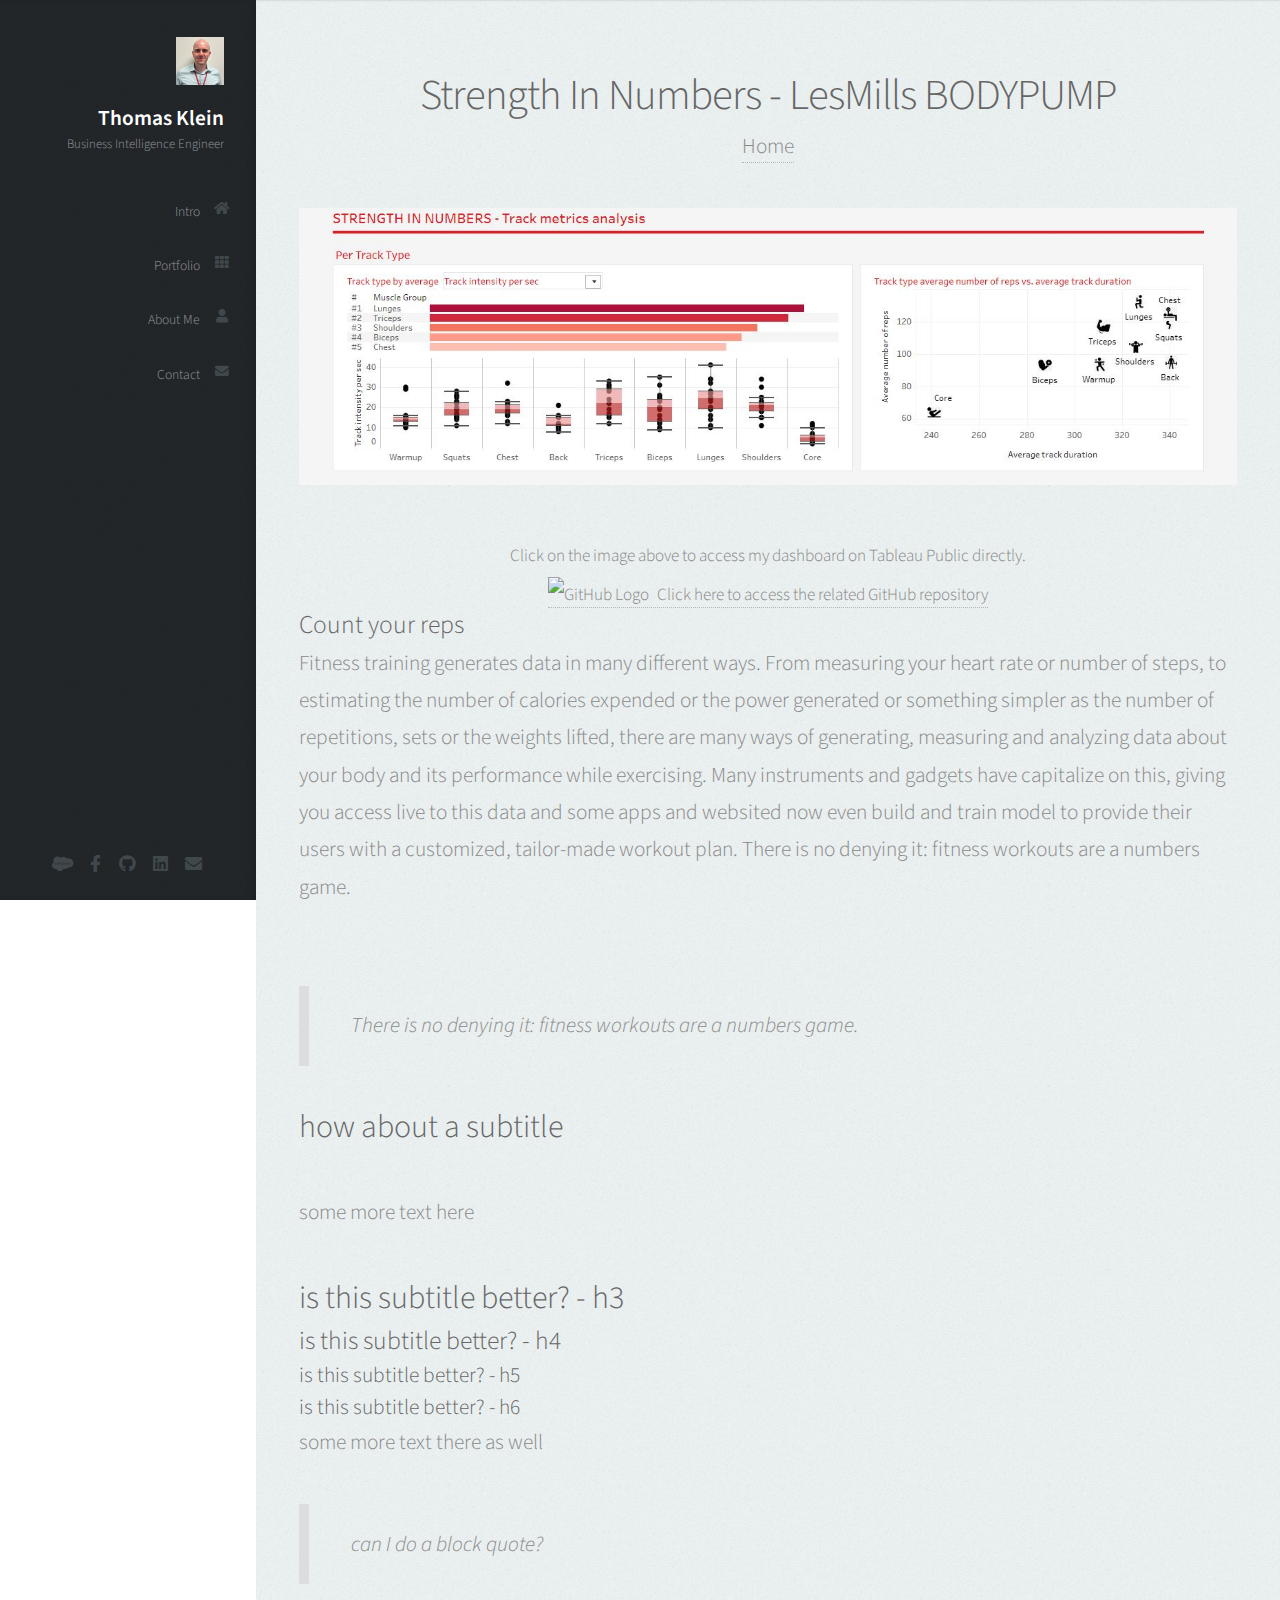
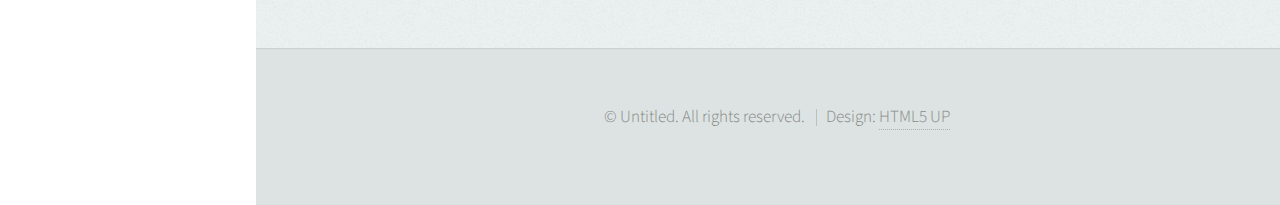
==== commit f1dc67b5: "writing an introduction for the first article" ====
--- a/article1.html
+++ b/article1.html
@@ -79,23 +79,25 @@
                 <a href="https://public.tableau.com/app/profile/klein6166/viz/Bodypump-StrengthinNumbers/01a-Trackoverallcomparison"
                     class="image featured"><img src="images/bodypump_strength_in_numbers_top.jpg" alt="" /></a>
                 <sub>Click on the image above to access my dashboard on Tableau Public directly.</sub>
+                <br>
+                <sub>
+                    <a href="https://github.com/ThomasKlein90/BodyPump" target="_blank">
+                        <img src="https://github.githubassets.com/images/modules/logos_page/GitHub-Mark.png"
+                                alt="GitHub Logo" class="github-logo">Click here to access the related GitHub repository</a>
+                </sub>
+                <br>
+                <div class="articletext">
+                    <h4>Count your reps</h4>
 
-                <sub>
-                    <a href="https://https://github.com/ThomasKlein90/BodyPump" target="_blank">
-                        <img src="https://github.githubassets.com/images/modules/logos_page/GitHub-Mark.png"
-                                alt="GitHub Logo" class="github-logo">Click here to access the related repository</a>
-                </sub>
-
-                <div class="articletext">
-                    <h4>This will be the introduction.</h4>
-
-                    <p>Tincidunt eu elit diam magnis pretium accumsan etiam id urna. Ridiculus
-                        ultricies curae quis et rhoncus velit. Lobortis elementum aliquet nec vitae
-                        laoreet eget cubilia quam non etiam odio tincidunt montes. Elementum sem
-                        parturient nulla quam placerat viverra mauris non cum elit tempus ullamcorper
-                        dolor. Libero rutrum ut lacinia donec curae mus vel quisque sociis nec
-                        ornare iaculis.</p>
-
+                    <p>Fitness training generates data in many different ways. From measuring your heart rate or number of steps, to estimating the number of calories expended 
+                        or the power generated or something simpler as the number of repetitions, sets or the weights lifted, there are many ways of generating, measuring and
+                        analyzing data about your body and its performance while exercising. Many instruments and gadgets have capitalize on this, giving you access live to
+                        this data and some apps and websited now even build and train model to provide their users with a customized, tailor-made workout plan. 
+                        There is no denying it: fitness workouts are a numbers game.
+                    </p>
+                    <br>
+                    <blockquote>There is no denying it: fitness workouts are a numbers game.</blockquote>
+                    <br>
                     <header>
                         <h3>how about a subtitle</h3>
                     </header>
@@ -103,9 +105,9 @@
 
 
                     <h3>is this subtitle better? - h3</h3>
-                    <h4>is this subtitle better? - h5</h4>
+                    <h4>is this subtitle better? - h4</h4>
                     <h5>is this subtitle better? - h5</h5>
-                    <h6>is this subtitle better? - h5</h6>
+                    <h6>is this subtitle better? - h6</h6>
                     <p>some more text there as well</p>
 
                     <blockquote>can I do a block quote?</blockquote>
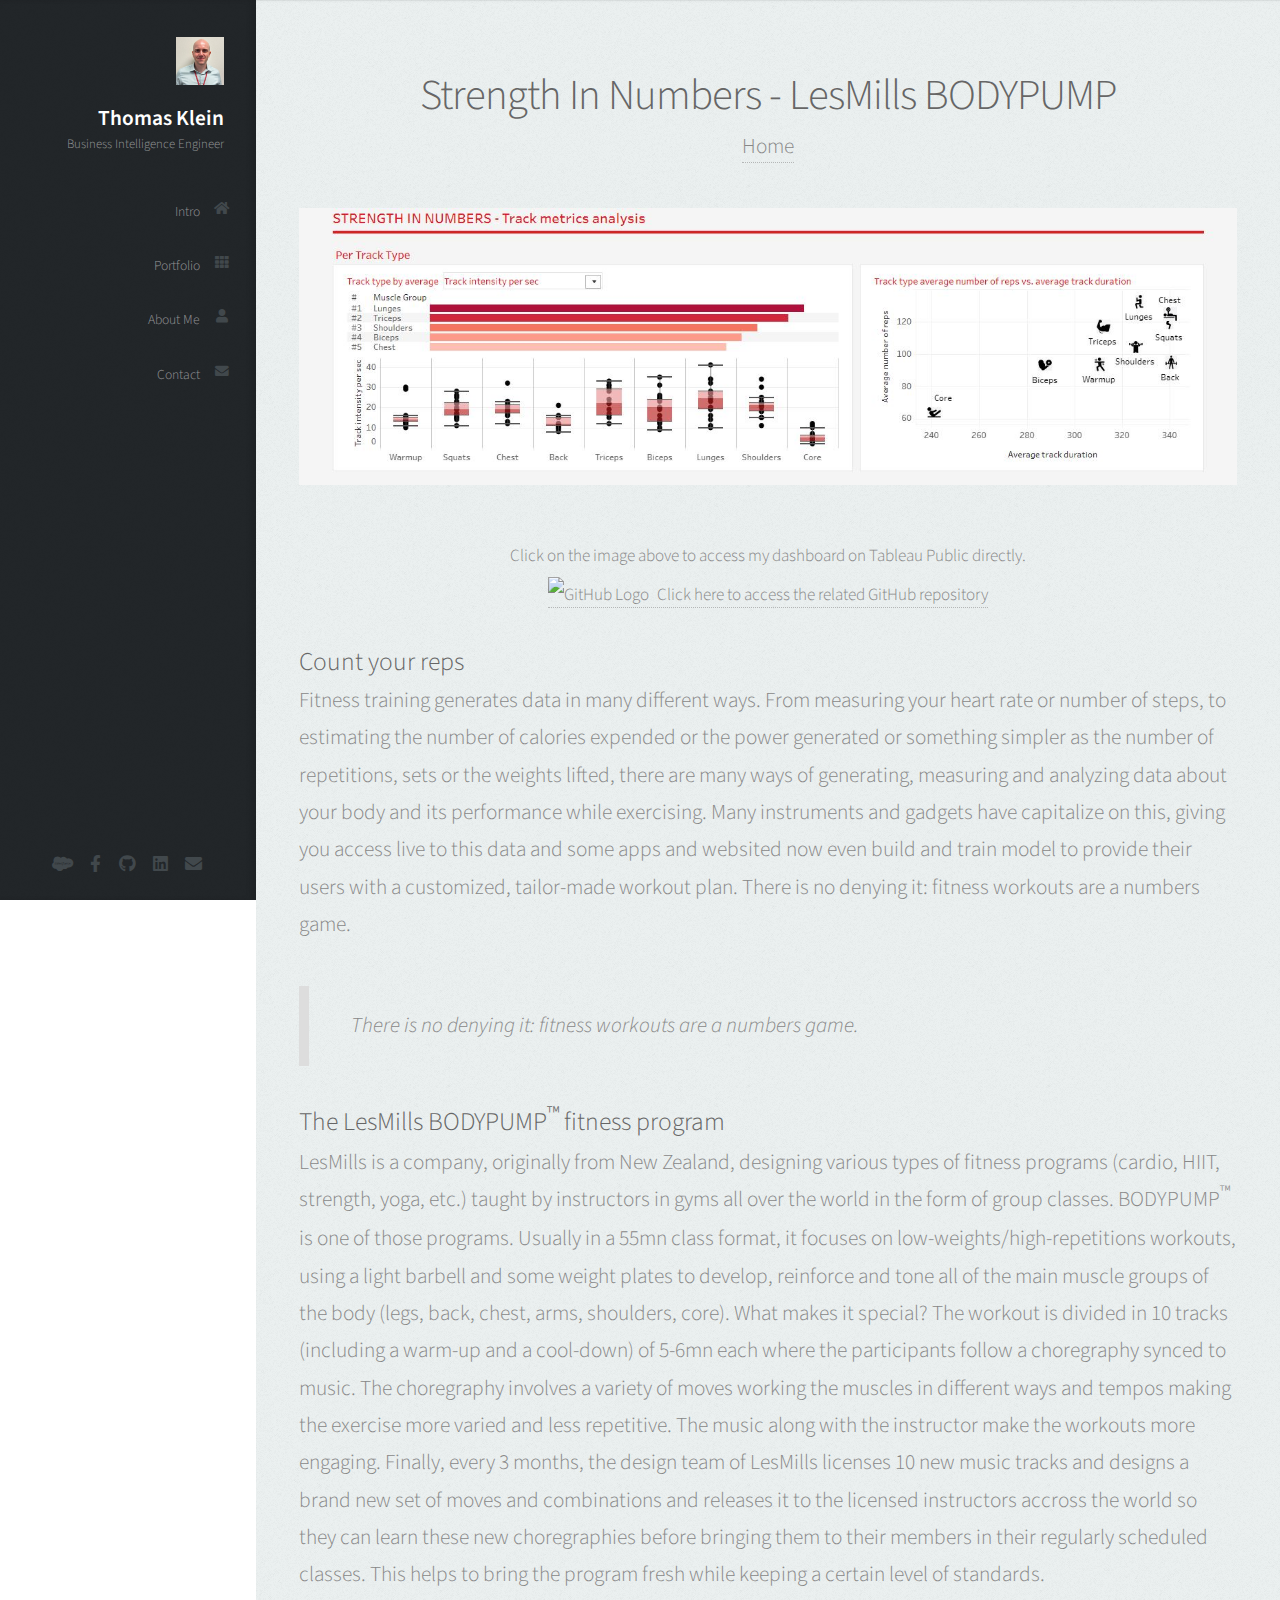
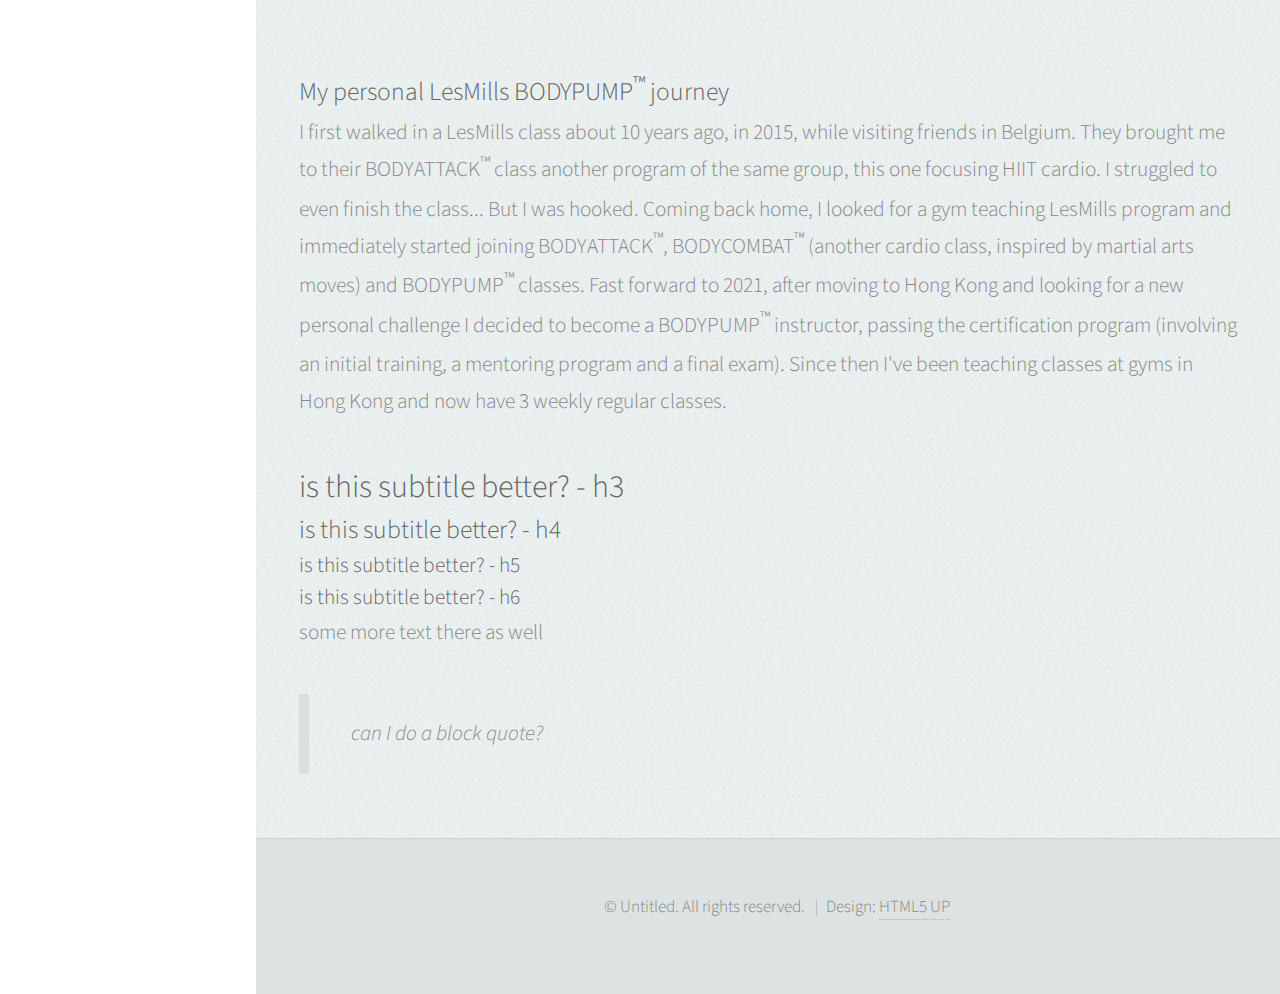
==== commit eba87999: "writing the first 3 paragraphs for my LEsmills article" ====
--- a/article1.html
+++ b/article1.html
@@ -86,24 +86,39 @@
                                 alt="GitHub Logo" class="github-logo">Click here to access the related GitHub repository</a>
                 </sub>
                 <br>
+                <br>
                 <div class="articletext">
                     <h4>Count your reps</h4>
-
                     <p>Fitness training generates data in many different ways. From measuring your heart rate or number of steps, to estimating the number of calories expended 
                         or the power generated or something simpler as the number of repetitions, sets or the weights lifted, there are many ways of generating, measuring and
                         analyzing data about your body and its performance while exercising. Many instruments and gadgets have capitalize on this, giving you access live to
                         this data and some apps and websited now even build and train model to provide their users with a customized, tailor-made workout plan. 
                         There is no denying it: fitness workouts are a numbers game.
                     </p>
-                    <br>
                     <blockquote>There is no denying it: fitness workouts are a numbers game.</blockquote>
                     <br>
-                    <header>
-                        <h3>how about a subtitle</h3>
-                    </header>
-                    <p>some more text here</p>
 
+                    <h4>The LesMills BODYPUMP<sup>™</sup> fitness program</h4>
+                    <p>LesMills is a company, originally from New Zealand, designing various types of fitness programs (cardio, HIIT, strength, yoga, etc.) 
+                        taught by instructors in gyms all over the world in the form of group classes. BODYPUMP<sup>™</sup> is one of those programs. Usually in a 55mn class 
+                        format, it focuses on low-weights/high-repetitions workouts, using a light barbell and some weight plates to develop, reinforce and tone all 
+                        of the main muscle groups of the body (legs, back, chest, arms, shoulders, core). What makes it special? The workout is divided in 10 tracks (including
+                        a warm-up and a cool-down) of 5-6mn each where the participants follow a choregraphy synced to music. The choregraphy involves a variety of moves 
+                        working the muscles in different ways and tempos making the exercise more varied and less repetitive. The music along with the instructor make the 
+                        workouts more engaging. Finally, every 3 months, the design team of LesMills licenses 10 new music tracks and designs a brand new set of moves and
+                        combinations and releases it to the licensed instructors accross the world so they can learn these new choregraphies before bringing them to their 
+                        members in their regularly scheduled classes. This helps to bring the program fresh while keeping a certain level of standards.
+                    </p>
+                    <br>
 
+                    <h4>My personal LesMills BODYPUMP<sup>™</sup> journey</h4>
+                    <p>I first walked in a LesMills class about 10 years ago, in 2015, while visiting friends in Belgium. They brought me to their BODYATTACK<sup>™</sup> class 
+                        another program of the same group, this one focusing HIIT cardio. I struggled to even finish the class... But I was hooked. Coming back home, I 
+                        looked for a gym teaching LesMills program and immediately started joining BODYATTACK<sup>™</sup>, BODYCOMBAT<sup>™</sup> (another cardio class, 
+                        inspired by martial arts moves) and BODYPUMP<sup>™</sup> classes. Fast forward to 2021, after moving to Hong Kong and looking for a new personal 
+                        challenge I decided to become a BODYPUMP<sup>™</sup> instructor, passing the certification program (involving an initial training, a mentoring 
+                        program and a final exam). Since then I've been teaching classes at gyms in Hong Kong and now have 3 weekly regular classes.
+                    </p>
                     <h3>is this subtitle better? - h3</h3>
                     <h4>is this subtitle better? - h4</h4>
                     <h5>is this subtitle better? - h5</h5>
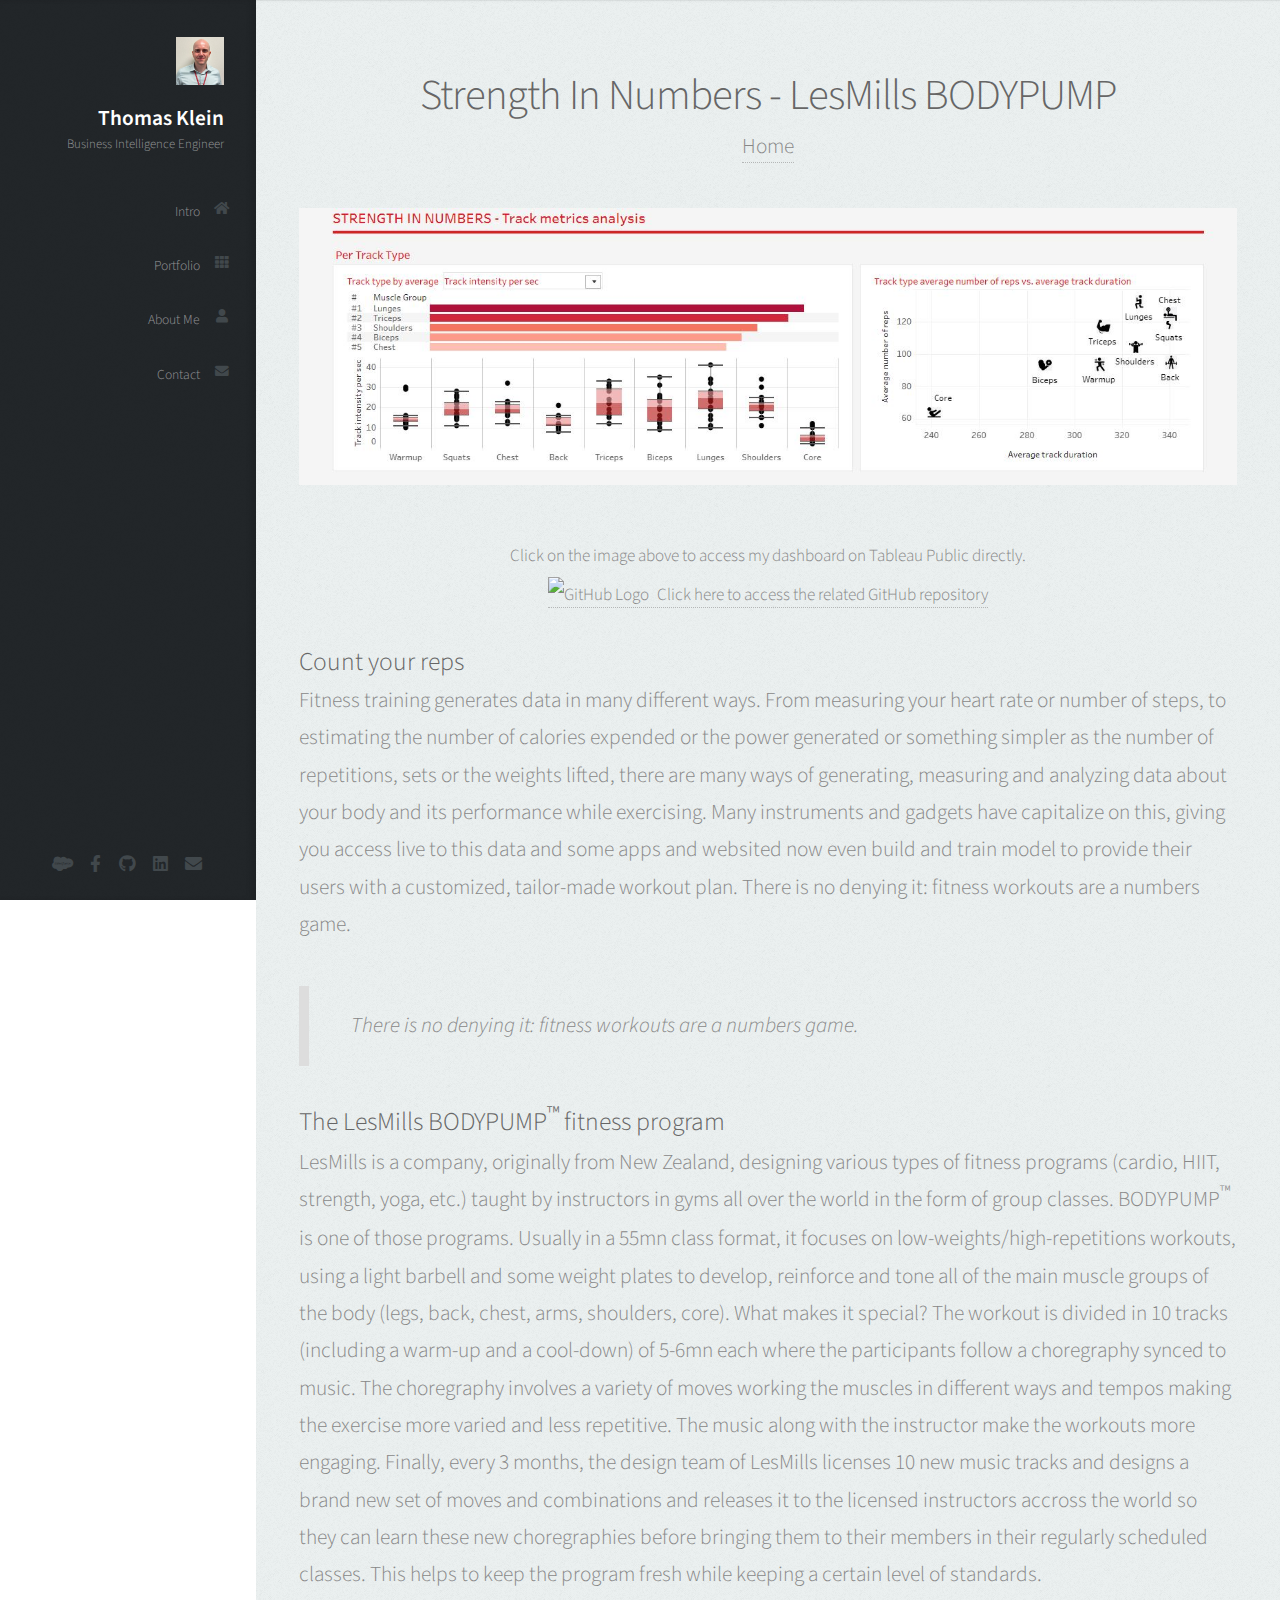
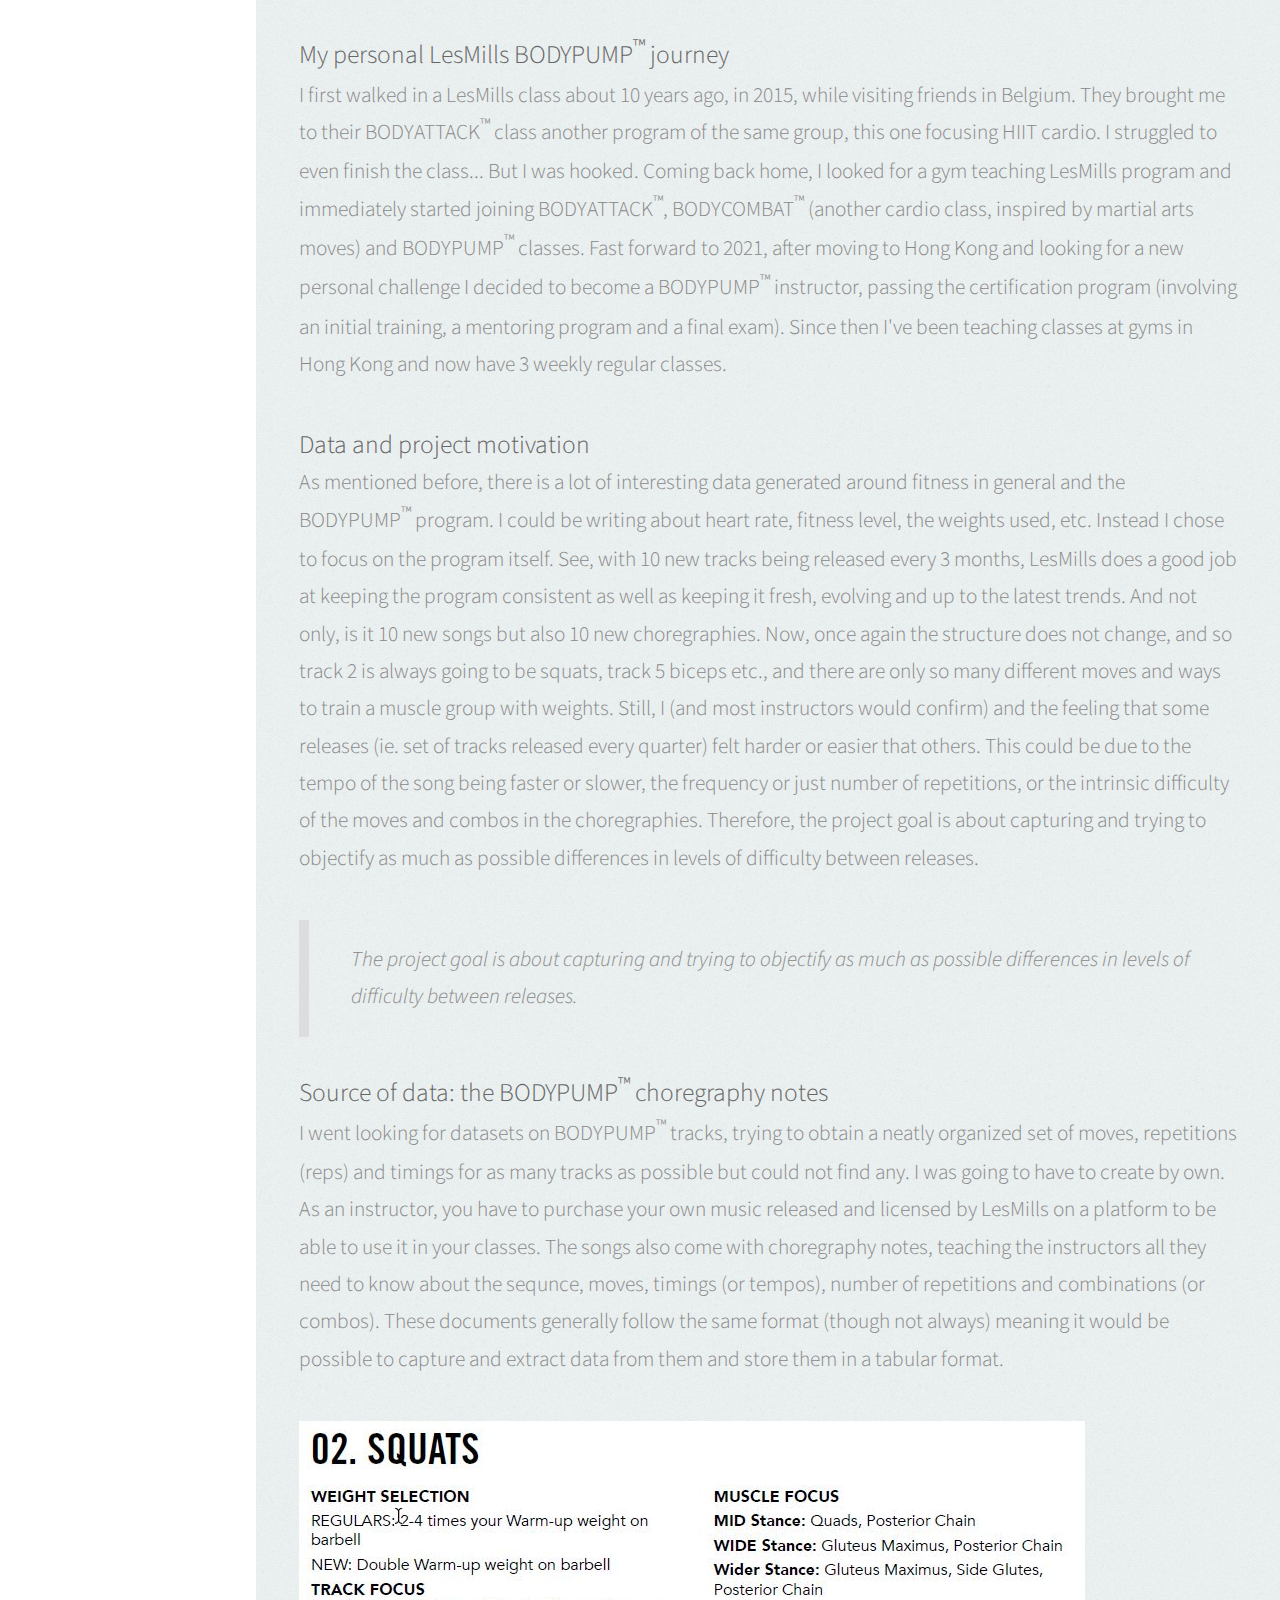
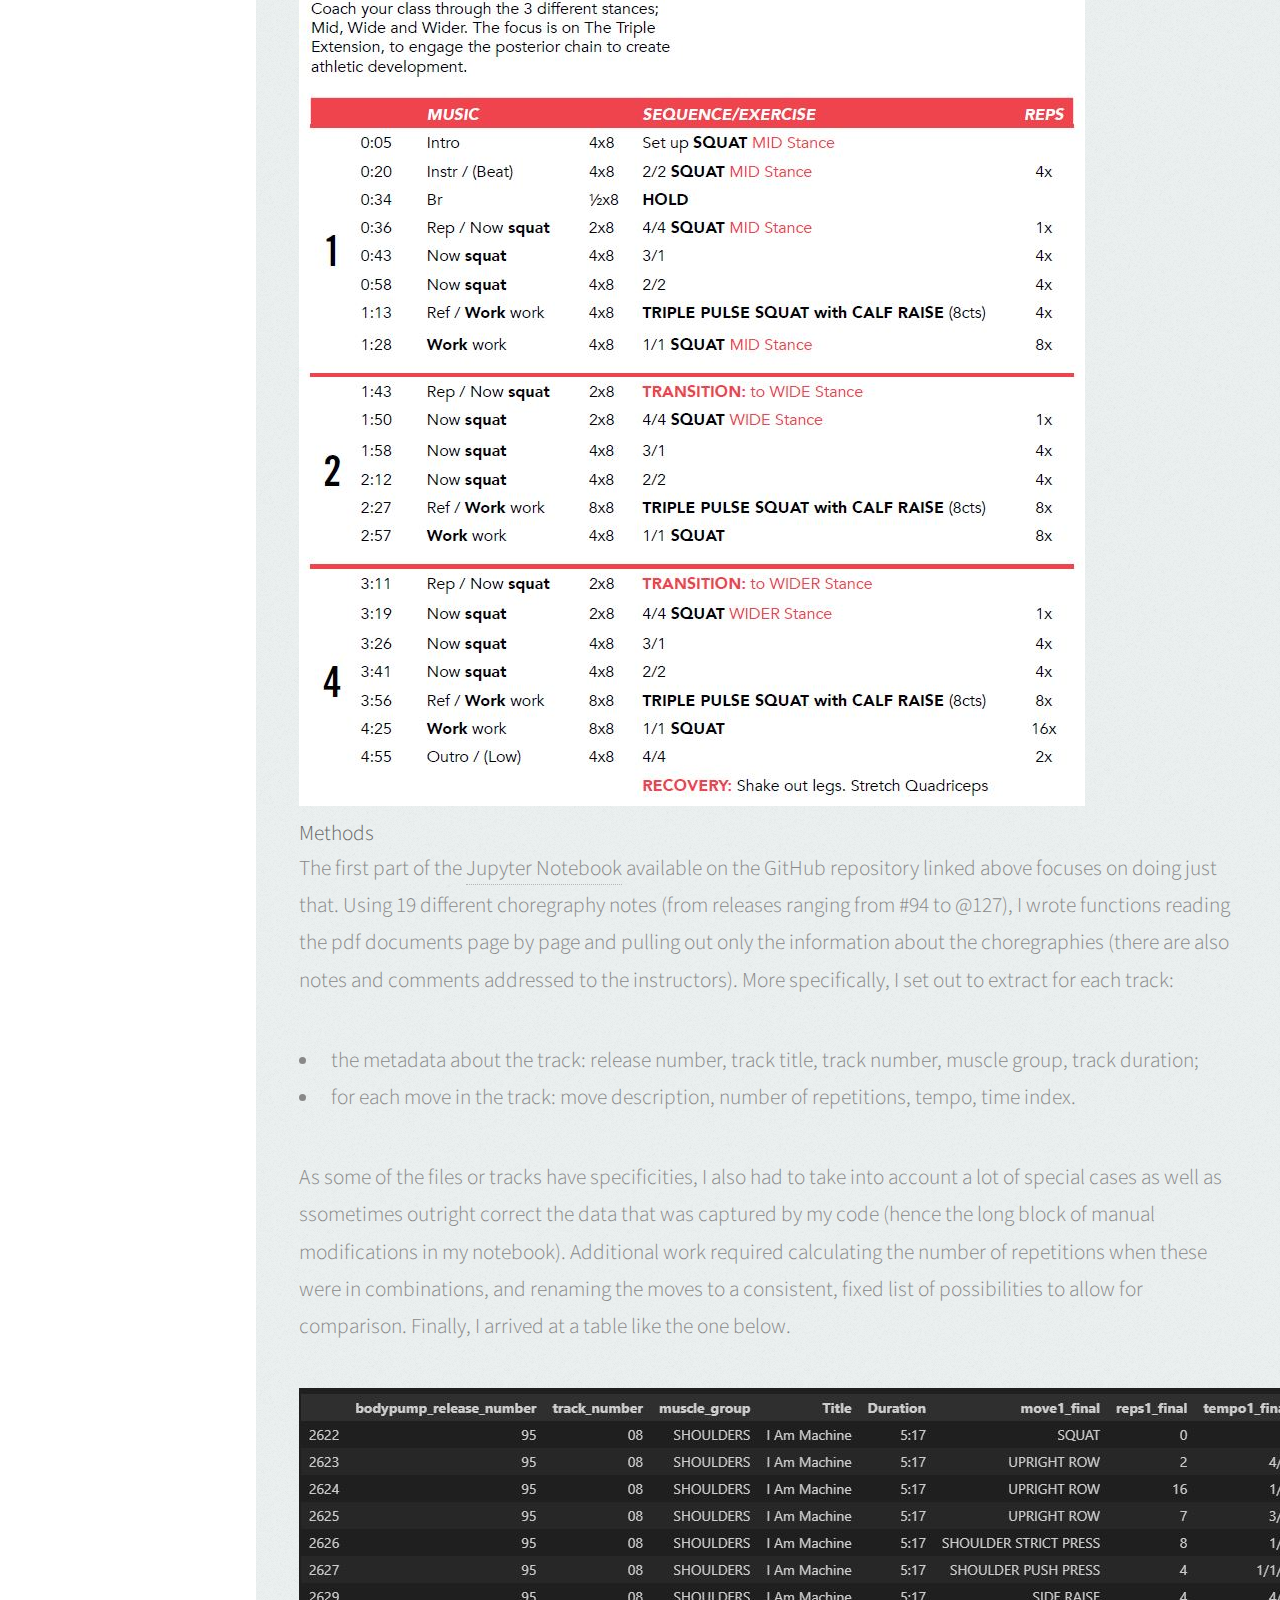
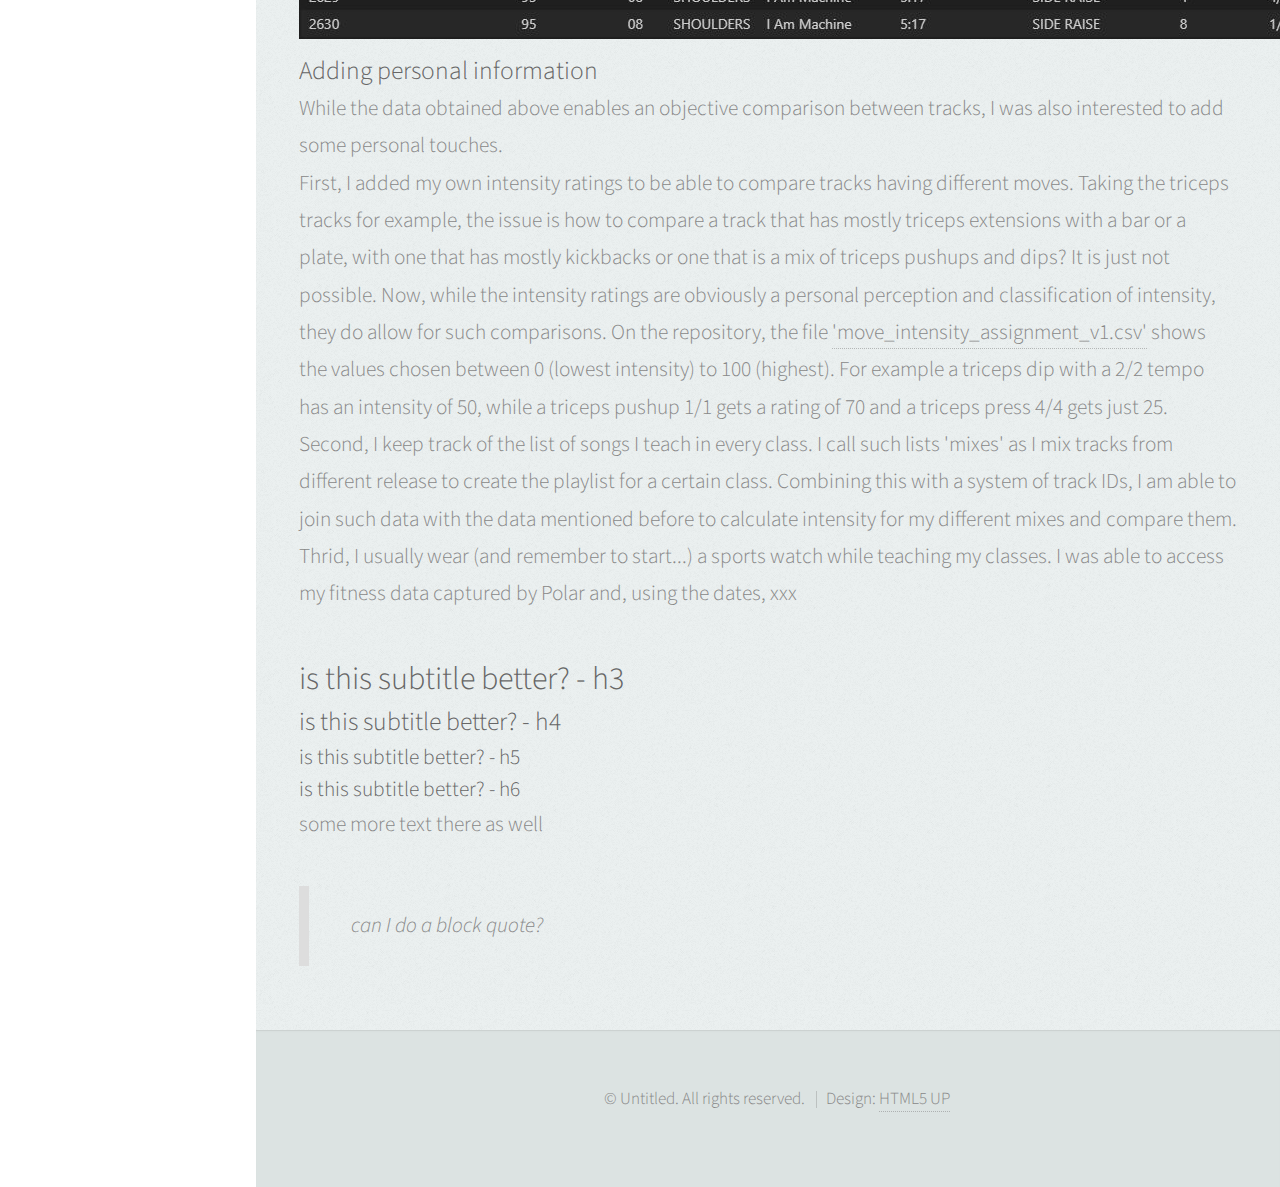
==== commit f23a0453: "writing the first 3 paragraphs for my LEsmills article" ====
--- a/article1.html
+++ b/article1.html
@@ -83,42 +83,144 @@
                 <sub>
                     <a href="https://github.com/ThomasKlein90/BodyPump" target="_blank">
                         <img src="https://github.githubassets.com/images/modules/logos_page/GitHub-Mark.png"
-                                alt="GitHub Logo" class="github-logo">Click here to access the related GitHub repository</a>
+                            alt="GitHub Logo" class="github-logo">Click here to access the related GitHub repository</a>
                 </sub>
                 <br>
                 <br>
                 <div class="articletext">
                     <h4>Count your reps</h4>
-                    <p>Fitness training generates data in many different ways. From measuring your heart rate or number of steps, to estimating the number of calories expended 
-                        or the power generated or something simpler as the number of repetitions, sets or the weights lifted, there are many ways of generating, measuring and
-                        analyzing data about your body and its performance while exercising. Many instruments and gadgets have capitalize on this, giving you access live to
-                        this data and some apps and websited now even build and train model to provide their users with a customized, tailor-made workout plan. 
+                    <p>Fitness training generates data in many different ways. From measuring your heart rate or number
+                        of steps, to estimating the number of calories expended
+                        or the power generated or something simpler as the number of repetitions, sets or the weights
+                        lifted, there are many ways of generating, measuring and
+                        analyzing data about your body and its performance while exercising. Many instruments and
+                        gadgets have capitalize on this, giving you access live to
+                        this data and some apps and websited now even build and train model to provide their users with
+                        a customized, tailor-made workout plan.
                         There is no denying it: fitness workouts are a numbers game.
                     </p>
                     <blockquote>There is no denying it: fitness workouts are a numbers game.</blockquote>
                     <br>
 
                     <h4>The LesMills BODYPUMP<sup>™</sup> fitness program</h4>
-                    <p>LesMills is a company, originally from New Zealand, designing various types of fitness programs (cardio, HIIT, strength, yoga, etc.) 
-                        taught by instructors in gyms all over the world in the form of group classes. BODYPUMP<sup>™</sup> is one of those programs. Usually in a 55mn class 
-                        format, it focuses on low-weights/high-repetitions workouts, using a light barbell and some weight plates to develop, reinforce and tone all 
-                        of the main muscle groups of the body (legs, back, chest, arms, shoulders, core). What makes it special? The workout is divided in 10 tracks (including
-                        a warm-up and a cool-down) of 5-6mn each where the participants follow a choregraphy synced to music. The choregraphy involves a variety of moves 
-                        working the muscles in different ways and tempos making the exercise more varied and less repetitive. The music along with the instructor make the 
-                        workouts more engaging. Finally, every 3 months, the design team of LesMills licenses 10 new music tracks and designs a brand new set of moves and
-                        combinations and releases it to the licensed instructors accross the world so they can learn these new choregraphies before bringing them to their 
-                        members in their regularly scheduled classes. This helps to bring the program fresh while keeping a certain level of standards.
-                    </p>
+                    <p>LesMills is a company, originally from New Zealand, designing various types of fitness programs
+                        (cardio, HIIT, strength, yoga, etc.)
+                        taught by instructors in gyms all over the world in the form of group classes.
+                        BODYPUMP<sup>™</sup> is one of those programs. Usually in a 55mn class
+                        format, it focuses on low-weights/high-repetitions workouts, using a light barbell and some
+                        weight plates to develop, reinforce and tone all
+                        of the main muscle groups of the body (legs, back, chest, arms, shoulders, core). What makes it
+                        special? The workout is divided in 10 tracks (including
+                        a warm-up and a cool-down) of 5-6mn each where the participants follow a choregraphy synced to
+                        music. The choregraphy involves a variety of moves
+                        working the muscles in different ways and tempos making the exercise more varied and less
+                        repetitive. The music along with the instructor make the
+                        workouts more engaging. Finally, every 3 months, the design team of LesMills licenses 10 new
+                        music tracks and designs a brand new set of moves and
+                        combinations and releases it to the licensed instructors accross the world so they can learn
+                        these new choregraphies before bringing them to their
+                        members in their regularly scheduled classes. This helps to keep the program fresh while keeping
+                        a certain level of standards.
+                    </p>
+
+                    <h4>My personal LesMills BODYPUMP<sup>™</sup> journey</h4>
+                    <p>I first walked in a LesMills class about 10 years ago, in 2015, while visiting friends in
+                        Belgium. They brought me to their BODYATTACK<sup>™</sup> class
+                        another program of the same group, this one focusing HIIT cardio. I struggled to even finish the
+                        class... But I was hooked. Coming back home, I
+                        looked for a gym teaching LesMills program and immediately started joining
+                        BODYATTACK<sup>™</sup>, BODYCOMBAT<sup>™</sup> (another cardio class,
+                        inspired by martial arts moves) and BODYPUMP<sup>™</sup> classes. Fast forward to 2021, after
+                        moving to Hong Kong and looking for a new personal
+                        challenge I decided to become a BODYPUMP<sup>™</sup> instructor, passing the certification
+                        program (involving an initial training, a mentoring
+                        program and a final exam). Since then I've been teaching classes at gyms in Hong Kong and now
+                        have 3 weekly regular classes.
+                    </p>
+
+                    <h4>Data and project motivation</h4>
+                    <p>As mentioned before, there is a lot of interesting data generated around fitness in general and
+                        the BODYPUMP<sup>™</sup> program. I could be writing about
+                        heart rate, fitness level, the weights used, etc. Instead I chose to focus on the program
+                        itself. See, with 10 new tracks being released every 3
+                        months, LesMills does a good job at keeping the program consistent as well as keeping it fresh,
+                        evolving and up to the latest trends. And not only,
+                        is it 10 new songs but also 10 new choregraphies. Now, once again the structure does not change,
+                        and so track 2 is always going to be squats, track 5
+                        biceps etc., and there are only so many different moves and ways to train a muscle group with
+                        weights. Still, I (and most instructors would confirm)
+                        and the feeling that some releases (ie. set of tracks released every quarter) felt harder or
+                        easier that others. This could be due to the tempo of the
+                        song being faster or slower, the frequency or just number of repetitions, or the intrinsic
+                        difficulty of the moves and combos in the choregraphies.
+                        Therefore, the project goal is about capturing and trying to objectify as much as possible
+                        differences in levels of difficulty between releases.
+                    </p>
+                    <blockquote>The project goal is about capturing and trying to objectify as much as possible
+                        differences in levels of difficulty between releases.</blockquote>
                     <br>
 
-                    <h4>My personal LesMills BODYPUMP<sup>™</sup> journey</h4>
-                    <p>I first walked in a LesMills class about 10 years ago, in 2015, while visiting friends in Belgium. They brought me to their BODYATTACK<sup>™</sup> class 
-                        another program of the same group, this one focusing HIIT cardio. I struggled to even finish the class... But I was hooked. Coming back home, I 
-                        looked for a gym teaching LesMills program and immediately started joining BODYATTACK<sup>™</sup>, BODYCOMBAT<sup>™</sup> (another cardio class, 
-                        inspired by martial arts moves) and BODYPUMP<sup>™</sup> classes. Fast forward to 2021, after moving to Hong Kong and looking for a new personal 
-                        challenge I decided to become a BODYPUMP<sup>™</sup> instructor, passing the certification program (involving an initial training, a mentoring 
-                        program and a final exam). Since then I've been teaching classes at gyms in Hong Kong and now have 3 weekly regular classes.
-                    </p>
+                    <h4>Source of data: the BODYPUMP<sup>™</sup> choregraphy notes</h4>
+                    <p>I went looking for datasets on BODYPUMP<sup>™</sup> tracks, trying to obtain a neatly organized
+                        set of moves, repetitions (reps) and timings for as
+                        many tracks as possible but could not find any. I was going to have to create by own. As an
+                        instructor, you have to purchase your own music released
+                        and licensed by LesMills on a platform to be able to use it in your classes. The songs also come
+                        with choregraphy notes, teaching the instructors all
+                        they need to know about the sequnce, moves, timings (or tempos), number of repetitions and
+                        combinations (or combos). These documents generally follow
+                        the same format (though not always) meaning it would be possible to capture and extract data
+                        from them and store them in a tabular format.
+                    </p>
+                    <img src="images/Bodypump_choregraphy_notes.jpg" alt="description" />
+                    <h6>Methods</h6>
+                    <p>The first part of the <a href="https://github.com/ThomasKlein90/BodyPump/blob/main/bodypump_full.ipynb
+                        target="_blank">Jupyter Notebook</a> available on the GitHub repository linked above focuses on
+                        doing just that. Using 19 different choregraphy notes
+                        (from releases ranging from #94 to @127), I wrote functions reading the pdf documents page by
+                        page
+                        and pulling out only the information about the
+                        choregraphies (there are also notes and comments addressed to the instructors). More
+                        specifically, I
+                        set out to extract for each track:
+                    <ul>
+                        <li>the metadata about the track: release number, track title, track number, muscle group, track
+                            duration;</li>
+                        <li>for each move in the track: move description, number of repetitions, tempo, time index.</li>
+                    </ul>
+                    As some of the files or tracks have specificities, I also had to take into account a lot of special
+                    cases as well as ssometimes outright correct the data
+                    that was captured by my code (hence the long block of manual modifications in my notebook).
+                    Additional work required calculating the number of repetitions when these were in combinations,
+                    and renaming the moves to a consistent, fixed list of possibilities to allow for comparison.
+                    Finally, I arrived at a table like the one below.
+                    </p>
+                    <img src="images/Bodypump_choregraphy_notes_translated_example.jpg" alt="description" />
+
+                    <h4>Adding personal information</h4>
+                    <p>While the data obtained above enables an objective comparison between tracks, I was also
+                        interested to add some personal touches.
+                        <br>
+                        First, I added my own intensity ratings to be able to
+                        compare tracks having different moves. Taking the triceps tracks for example, the issue is how
+                        to compare a track that has mostly triceps extensions with a bar or a plate, with one that
+                        has mostly kickbacks or one that is a mix of triceps pushups and dips? It is just not possible.
+                        Now, while the intensity ratings are obviously a personal perception and classification
+                        of intensity, they do allow for such comparisons. On the repository, the file
+                        <a href="https://github.com/ThomasKlein90/BodyPump/blob/main/move_intensity_assignment_v1.csv"
+                            target="_blank">'move_intensity_assignment_v1.csv'</a> shows the values chosen
+                        between 0 (lowest intensity) to 100 (highest). For example a triceps dip with a 2/2 tempo has an
+                        intensity of 50, while a triceps pushup 1/1 gets a rating of 70 and a triceps press 4/4
+                        gets just 25.
+                        <br>
+                        Second, I keep track of the list of songs I teach in every class. I call such lists 'mixes' as I mix tracks from different release to create the 
+                        playlist for a certain class. Combining this with a system of track IDs, I am able to join such data with the data mentioned before to calculate 
+                        intensity for my different mixes and compare them.
+                        <br>
+                        Thrid, I usually wear (and remember to start...) a sports watch while teaching my classes. I was able to access my fitness data captured by Polar 
+                        and, using the dates, xxx
+                    </p>
+
                     <h3>is this subtitle better? - h3</h3>
                     <h4>is this subtitle better? - h4</h4>
                     <h5>is this subtitle better? - h5</h5>
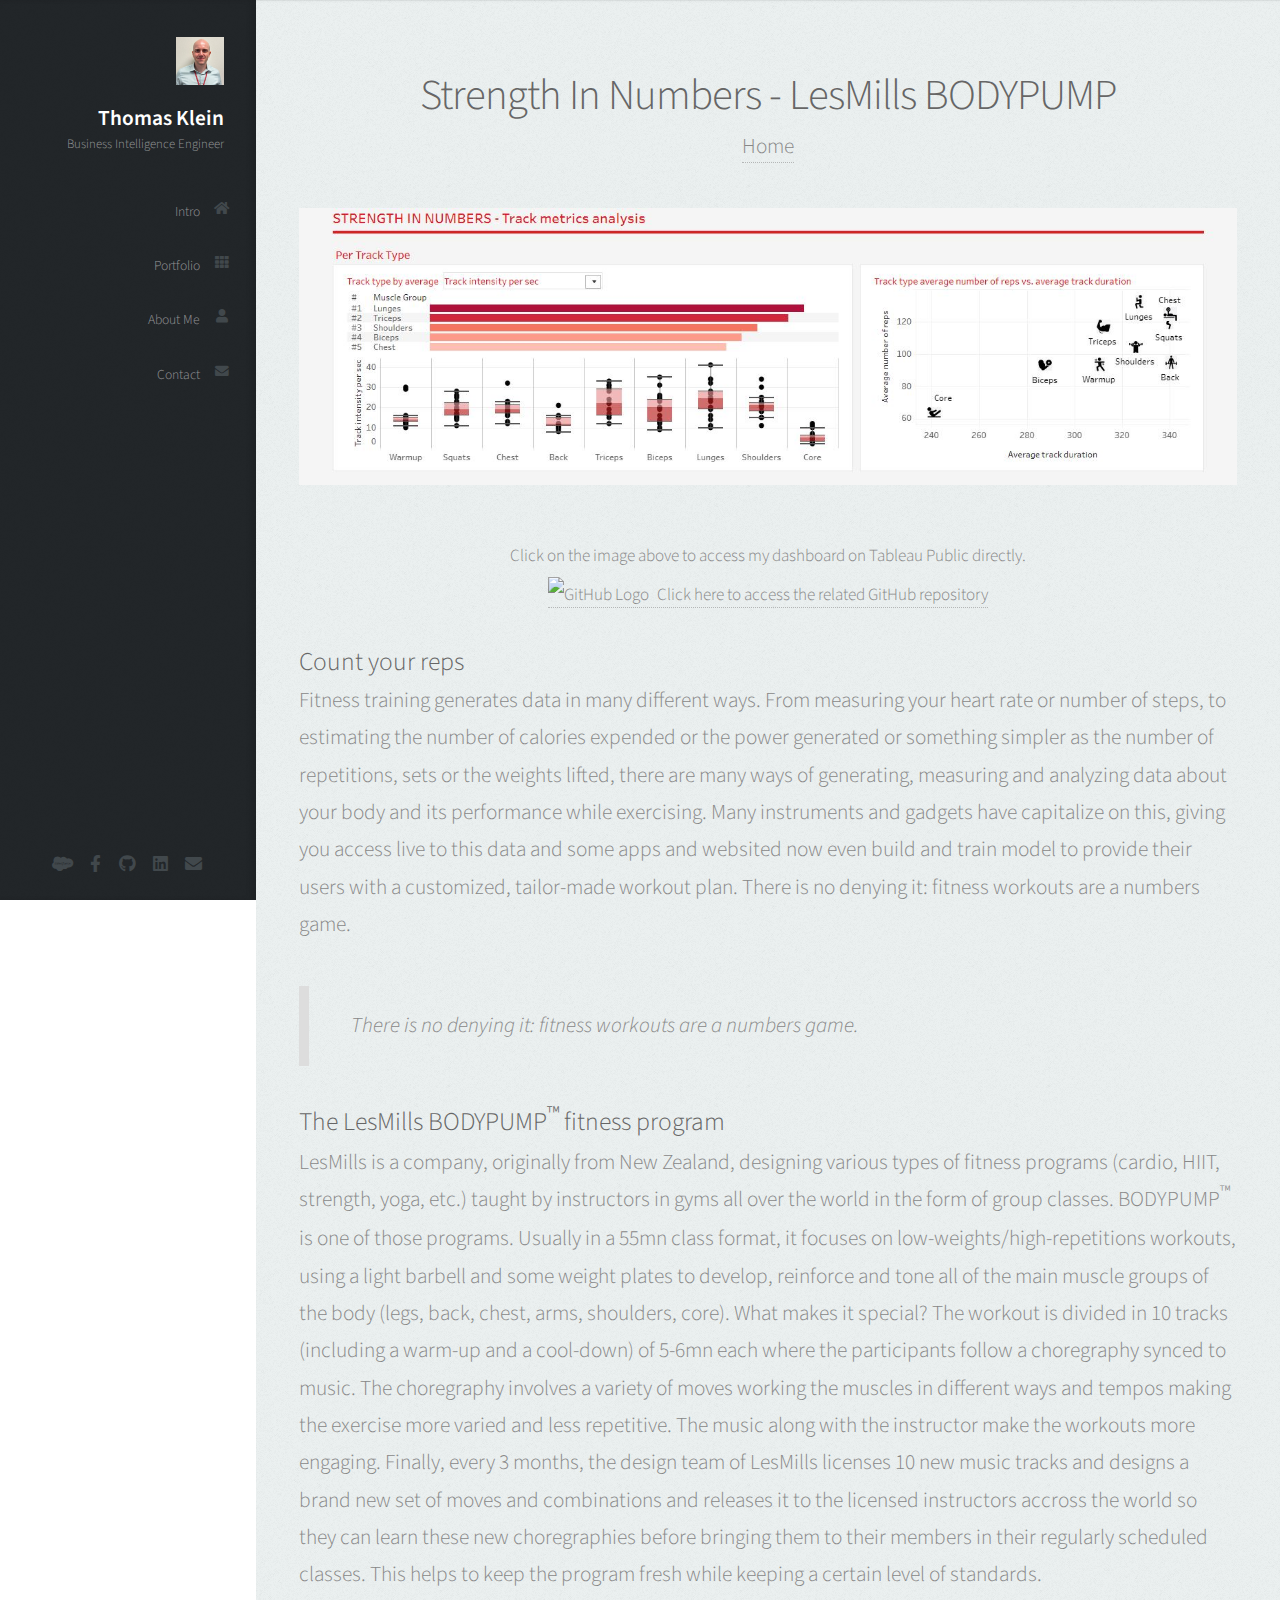
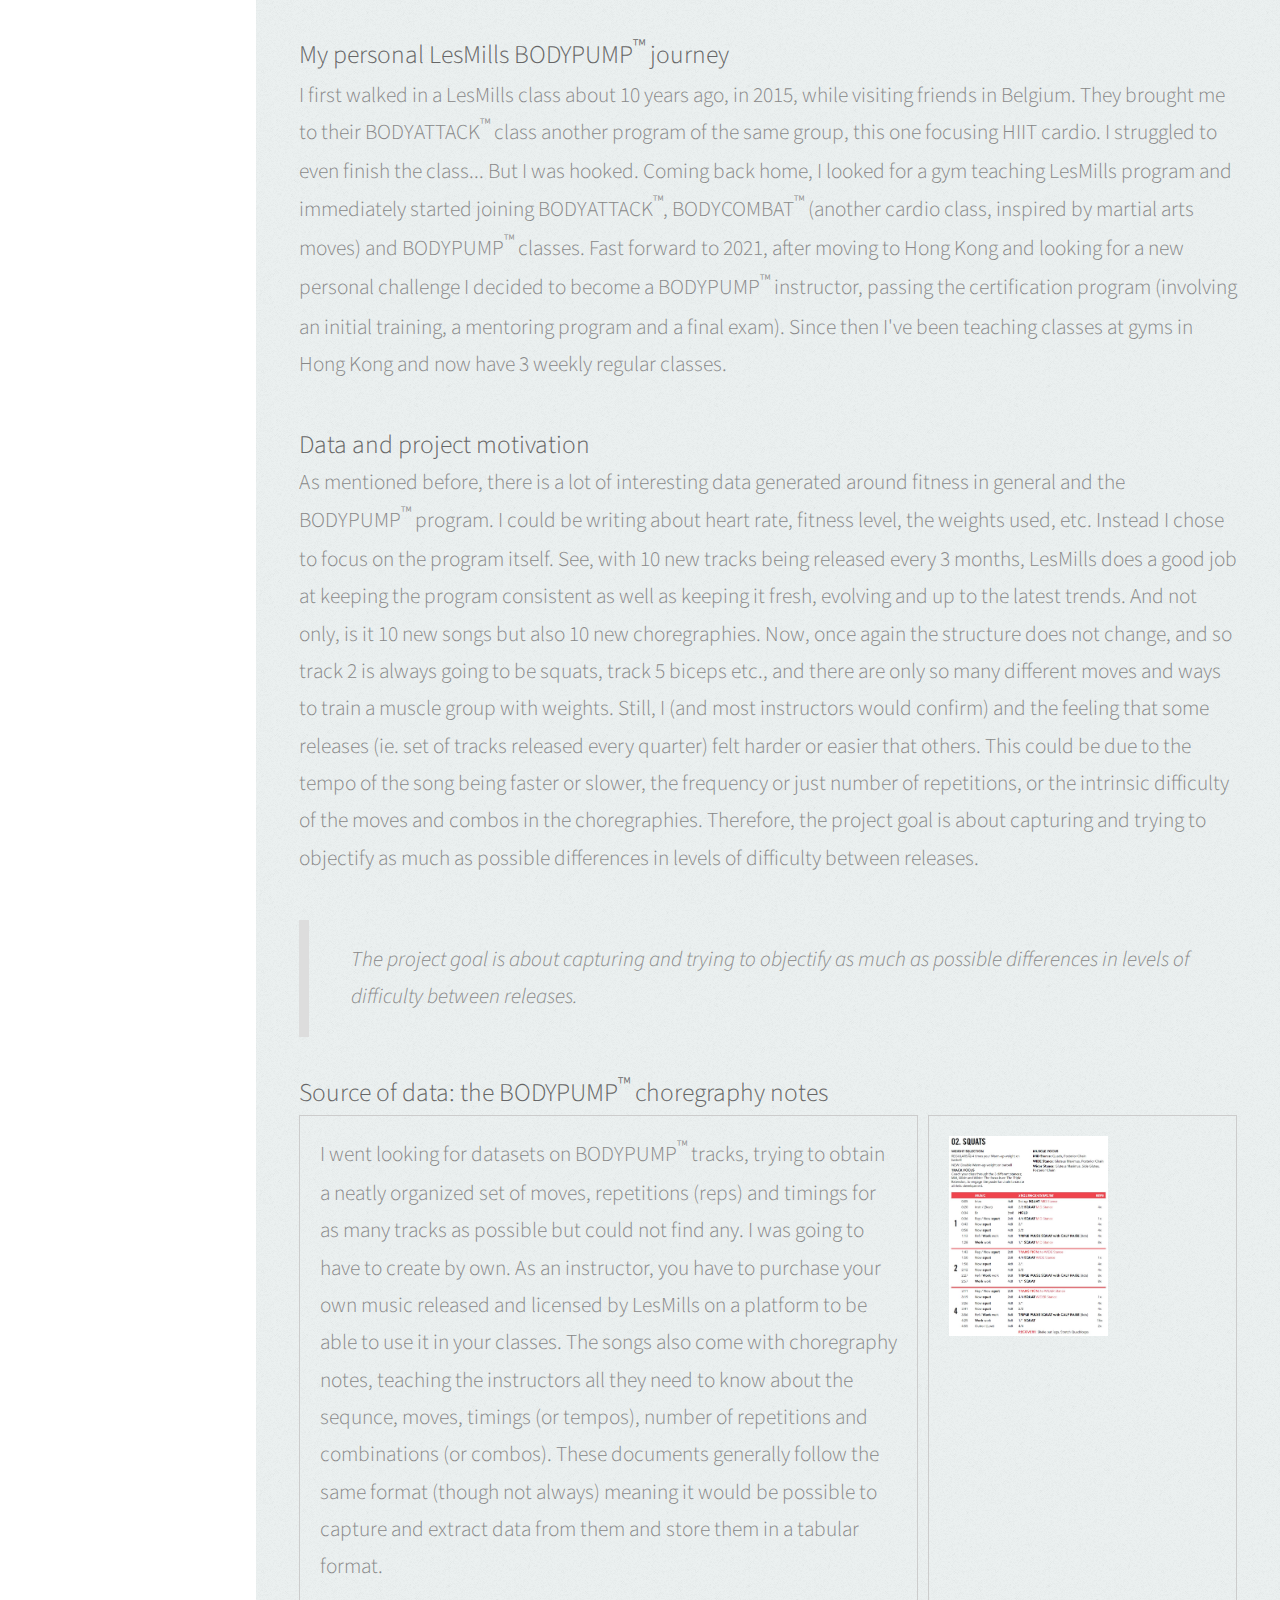
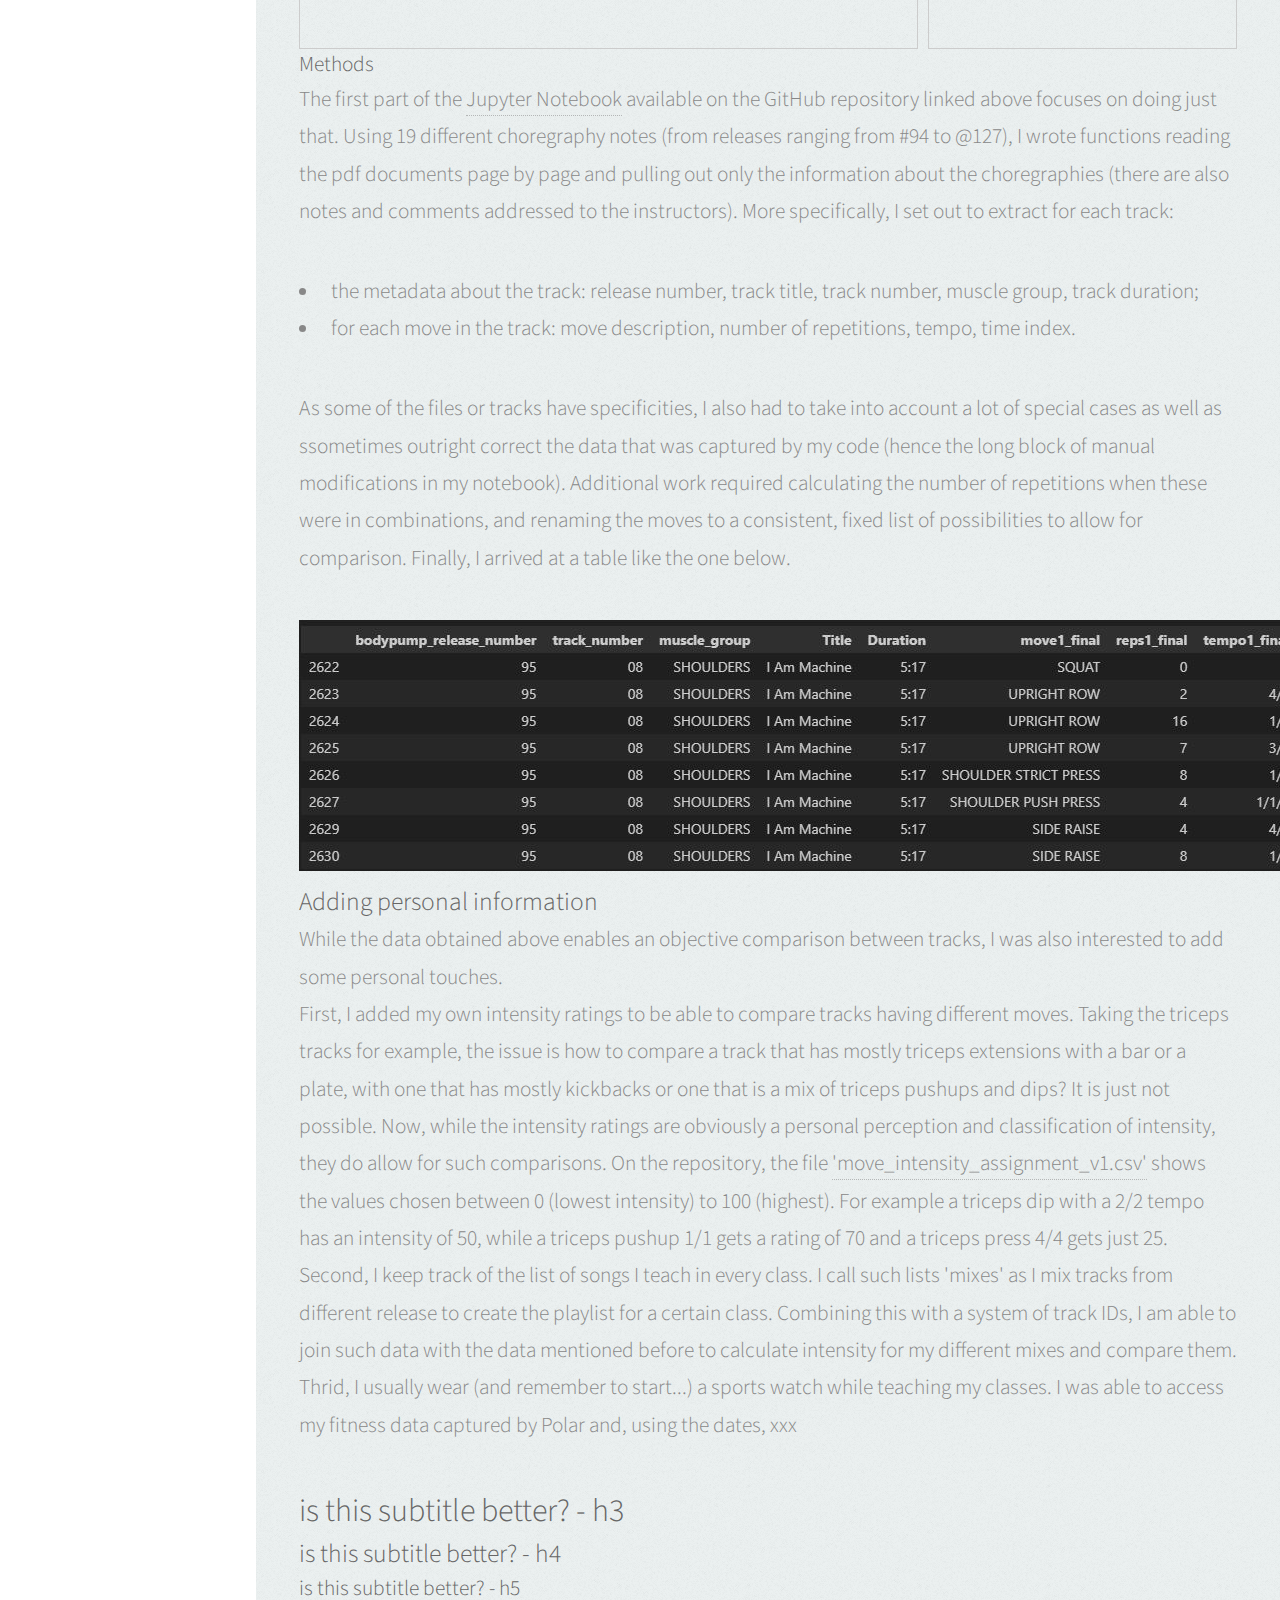
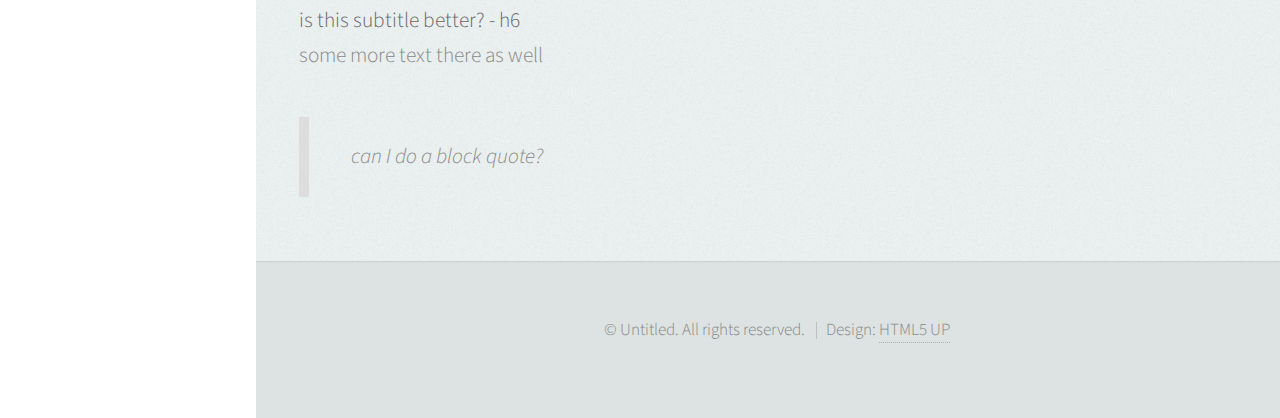
==== commit 3ac3c4d2: "adding a grid to display text and image side by side" ====
--- a/article1.html
+++ b/article1.html
@@ -161,37 +161,55 @@
                     <br>
 
                     <h4>Source of data: the BODYPUMP<sup>™</sup> choregraphy notes</h4>
-                    <p>I went looking for datasets on BODYPUMP<sup>™</sup> tracks, trying to obtain a neatly organized
-                        set of moves, repetitions (reps) and timings for as
-                        many tracks as possible but could not find any. I was going to have to create by own. As an
-                        instructor, you have to purchase your own music released
-                        and licensed by LesMills on a platform to be able to use it in your classes. The songs also come
-                        with choregraphy notes, teaching the instructors all
-                        they need to know about the sequnce, moves, timings (or tempos), number of repetitions and
-                        combinations (or combos). These documents generally follow
-                        the same format (though not always) meaning it would be possible to capture and extract data
-                        from them and store them in a tabular format.
-                    </p>
-                    <img src="images/Bodypump_choregraphy_notes.jpg" alt="description" />
+                    <div class="grid-container-2-1">
+                        <div class="grid-item-2-1">
+                            <p>I went looking for datasets on BODYPUMP<sup>™</sup> tracks, trying to obtain a neatly
+                                organized
+                                set of moves, repetitions (reps) and timings for as
+                                many tracks as possible but could not find any. I was going to have to create by own. As
+                                an
+                                instructor, you have to purchase your own music released
+                                and licensed by LesMills on a platform to be able to use it in your classes. The songs
+                                also come
+                                with choregraphy notes, teaching the instructors all
+                                they need to know about the sequnce, moves, timings (or tempos), number of repetitions
+                                and
+                                combinations (or combos). These documents generally follow
+                                the same format (though not always) meaning it would be possible to capture and extract
+                                data
+                                from them and store them in a tabular format.
+                            </p>
+                        </div>
+                        <div class="grid-item-2-1">
+                            <img src="images/Bodypump_choregraphy_notes.jpg" alt="description" height="200" />
+                        </div>
+                    </div>
+
                     <h6>Methods</h6>
                     <p>The first part of the <a href="https://github.com/ThomasKlein90/BodyPump/blob/main/bodypump_full.ipynb
-                        target="_blank">Jupyter Notebook</a> available on the GitHub repository linked above focuses on
+                        target=" _blank">Jupyter Notebook</a> available on the GitHub repository linked above focuses
+                        on
                         doing just that. Using 19 different choregraphy notes
-                        (from releases ranging from #94 to @127), I wrote functions reading the pdf documents page by
+                        (from releases ranging from #94 to @127), I wrote functions reading the pdf documents
+                        page by
                         page
                         and pulling out only the information about the
                         choregraphies (there are also notes and comments addressed to the instructors). More
                         specifically, I
                         set out to extract for each track:
                     <ul>
-                        <li>the metadata about the track: release number, track title, track number, muscle group, track
+                        <li>the metadata about the track: release number, track title, track number, muscle
+                            group, track
                             duration;</li>
-                        <li>for each move in the track: move description, number of repetitions, tempo, time index.</li>
+                        <li>for each move in the track: move description, number of repetitions, tempo, time
+                            index.</li>
                     </ul>
-                    As some of the files or tracks have specificities, I also had to take into account a lot of special
+                    As some of the files or tracks have specificities, I also had to take into account a lot of
+                    special
                     cases as well as ssometimes outright correct the data
                     that was captured by my code (hence the long block of manual modifications in my notebook).
-                    Additional work required calculating the number of repetitions when these were in combinations,
+                    Additional work required calculating the number of repetitions when these were in
+                    combinations,
                     and renaming the moves to a consistent, fixed list of possibilities to allow for comparison.
                     Finally, I arrived at a table like the one below.
                     </p>
@@ -202,22 +220,29 @@
                         interested to add some personal touches.
                         <br>
                         First, I added my own intensity ratings to be able to
-                        compare tracks having different moves. Taking the triceps tracks for example, the issue is how
-                        to compare a track that has mostly triceps extensions with a bar or a plate, with one that
-                        has mostly kickbacks or one that is a mix of triceps pushups and dips? It is just not possible.
+                        compare tracks having different moves. Taking the triceps tracks for example, the issue
+                        is how
+                        to compare a track that has mostly triceps extensions with a bar or a plate, with one
+                        that
+                        has mostly kickbacks or one that is a mix of triceps pushups and dips? It is just not
+                        possible.
                         Now, while the intensity ratings are obviously a personal perception and classification
                         of intensity, they do allow for such comparisons. On the repository, the file
                         <a href="https://github.com/ThomasKlein90/BodyPump/blob/main/move_intensity_assignment_v1.csv"
                             target="_blank">'move_intensity_assignment_v1.csv'</a> shows the values chosen
-                        between 0 (lowest intensity) to 100 (highest). For example a triceps dip with a 2/2 tempo has an
+                        between 0 (lowest intensity) to 100 (highest). For example a triceps dip with a 2/2
+                        tempo has an
                         intensity of 50, while a triceps pushup 1/1 gets a rating of 70 and a triceps press 4/4
                         gets just 25.
                         <br>
-                        Second, I keep track of the list of songs I teach in every class. I call such lists 'mixes' as I mix tracks from different release to create the 
-                        playlist for a certain class. Combining this with a system of track IDs, I am able to join such data with the data mentioned before to calculate 
+                        Second, I keep track of the list of songs I teach in every class. I call such lists
+                        'mixes' as I mix tracks from different release to create the
+                        playlist for a certain class. Combining this with a system of track IDs, I am able to
+                        join such data with the data mentioned before to calculate
                         intensity for my different mixes and compare them.
                         <br>
-                        Thrid, I usually wear (and remember to start...) a sports watch while teaching my classes. I was able to access my fitness data captured by Polar 
+                        Thrid, I usually wear (and remember to start...) a sports watch while teaching my
+                        classes. I was able to access my fitness data captured by Polar
                         and, using the dates, xxx
                     </p>
 
--- a/assets/css/main.css
+++ b/assets/css/main.css
@@ -2832,4 +2832,24 @@
 	width: 20px;	/* Size of the GitHub logo */
 	height: 20px;
 	margin-right: 8px;	/* Space between the logo and the text */
+}
+
+.grid-container-1-2 {
+	display: grid; /* Enables grid layout */
+	grid-template-columns: 1fr 2fr; /* 1/3 and 2/3 ratio */
+	gap: 10px; /* Space between grid items */
+}
+.grid-item-1-2 {
+	padding: 20px; /* Adds padding inside each item */
+	border: 1px solid #ccc; /* Adds a border */
+}
+
+.grid-container-2-1 {
+	display: grid; /* Enables grid layout */
+	grid-template-columns: 2fr 1fr; /* 2/3 and 1/3 ratio */
+	gap: 10px; /* Space between grid items */
+}
+.grid-item-2-1 {
+	padding: 20px; /* Adds padding inside each item */
+	border: 1px solid #ccc; /* Adds a border */
 }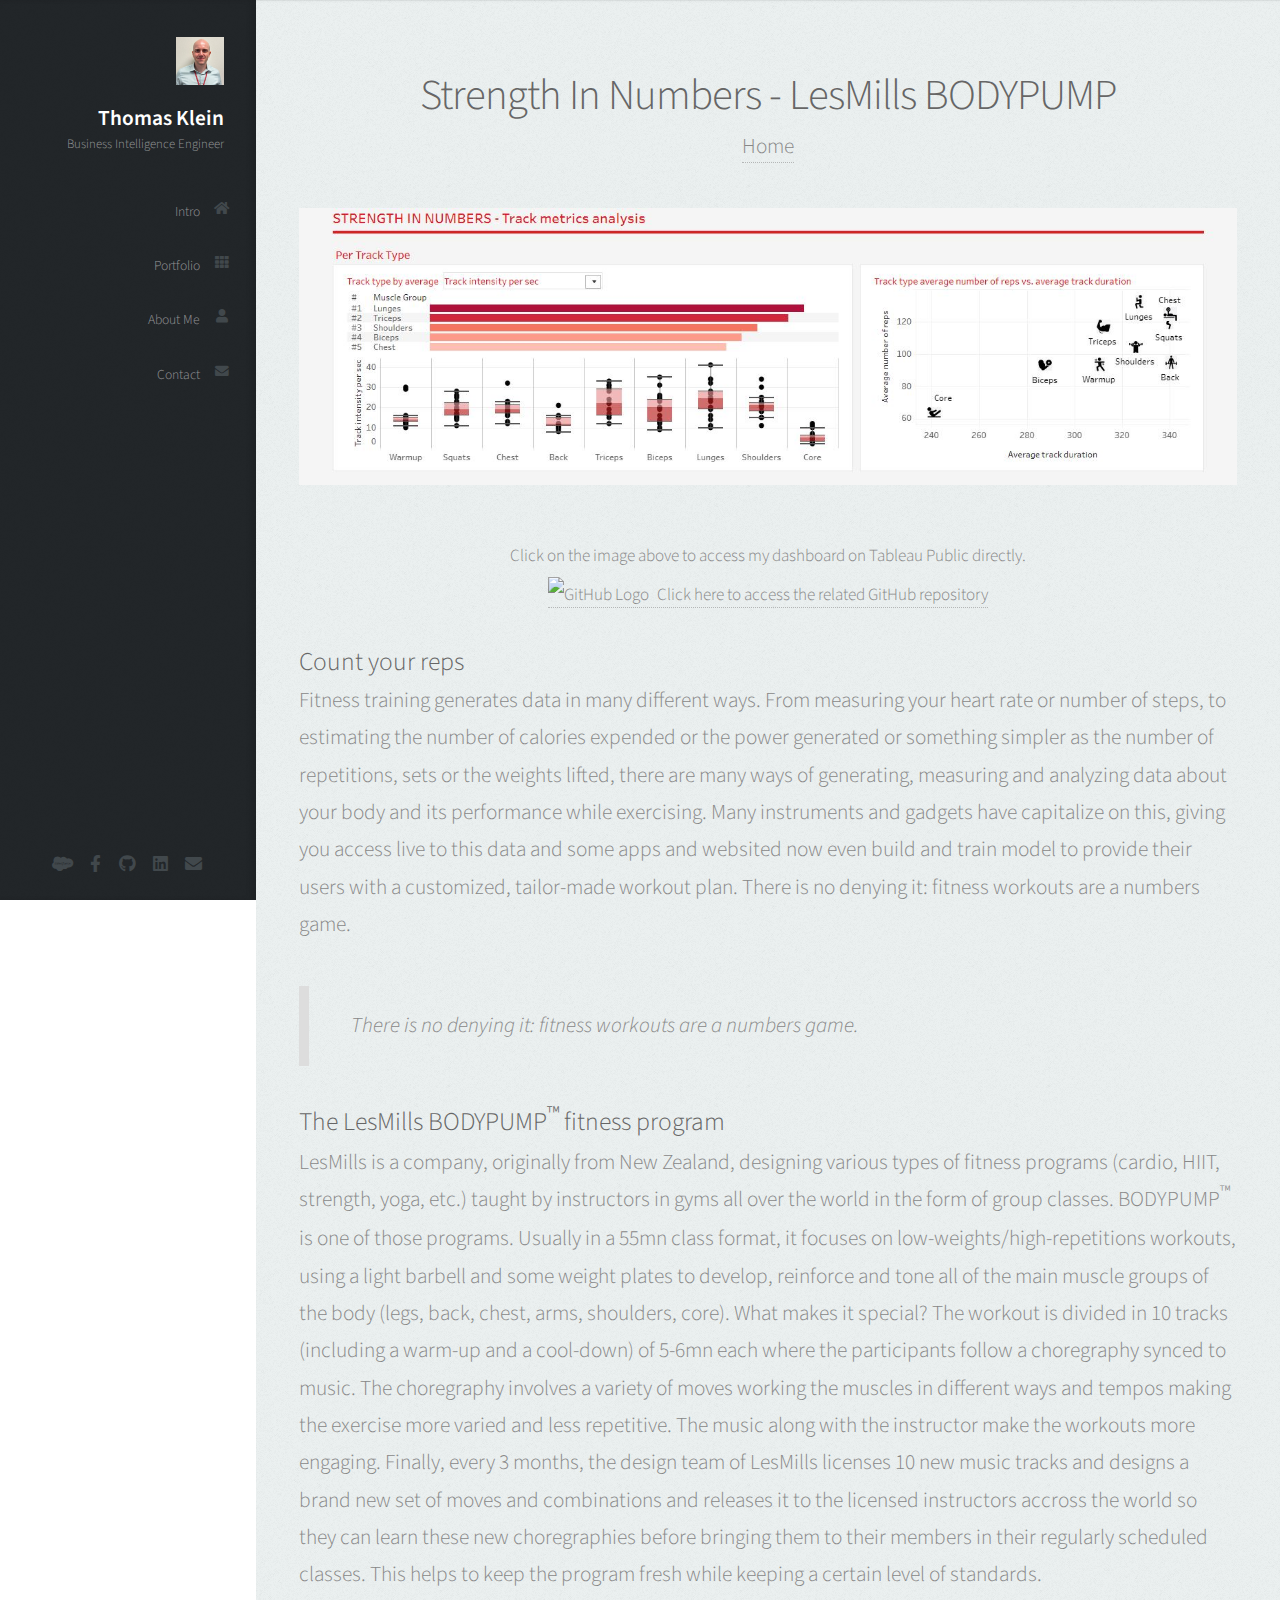
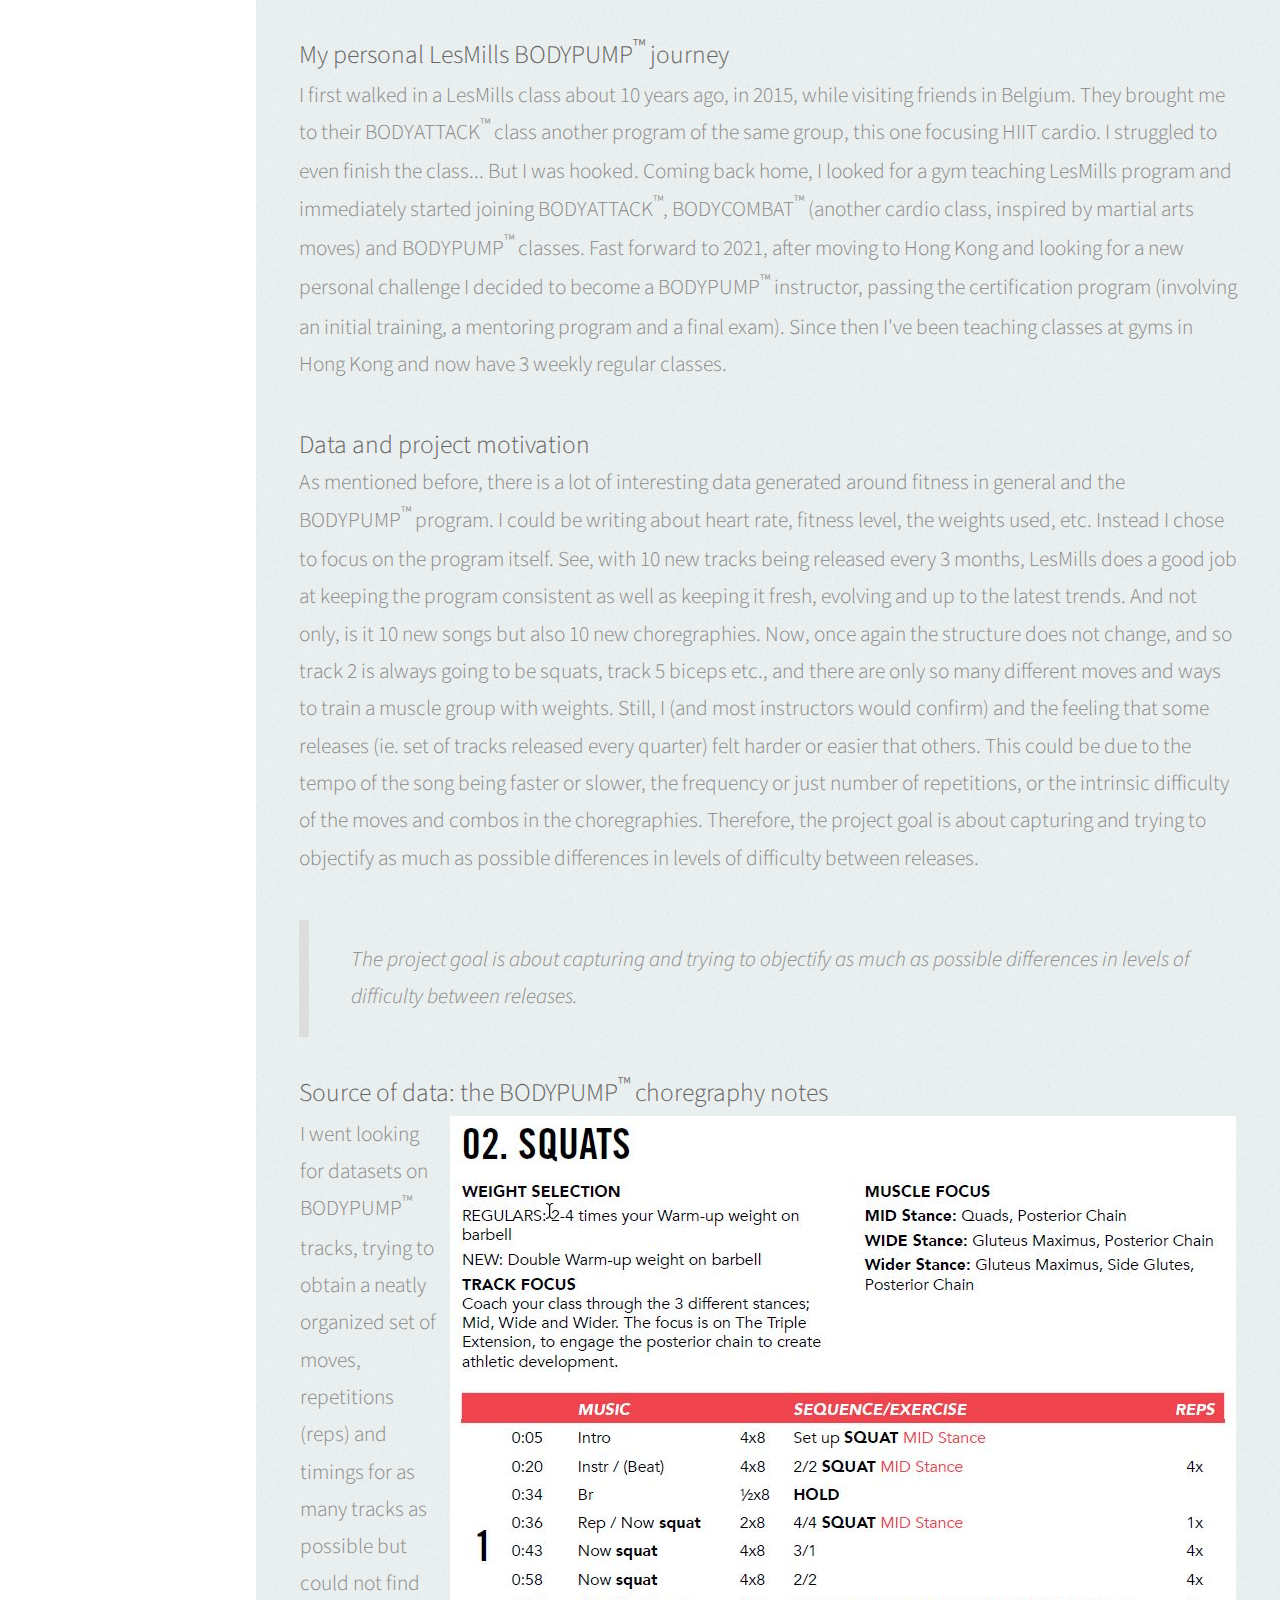
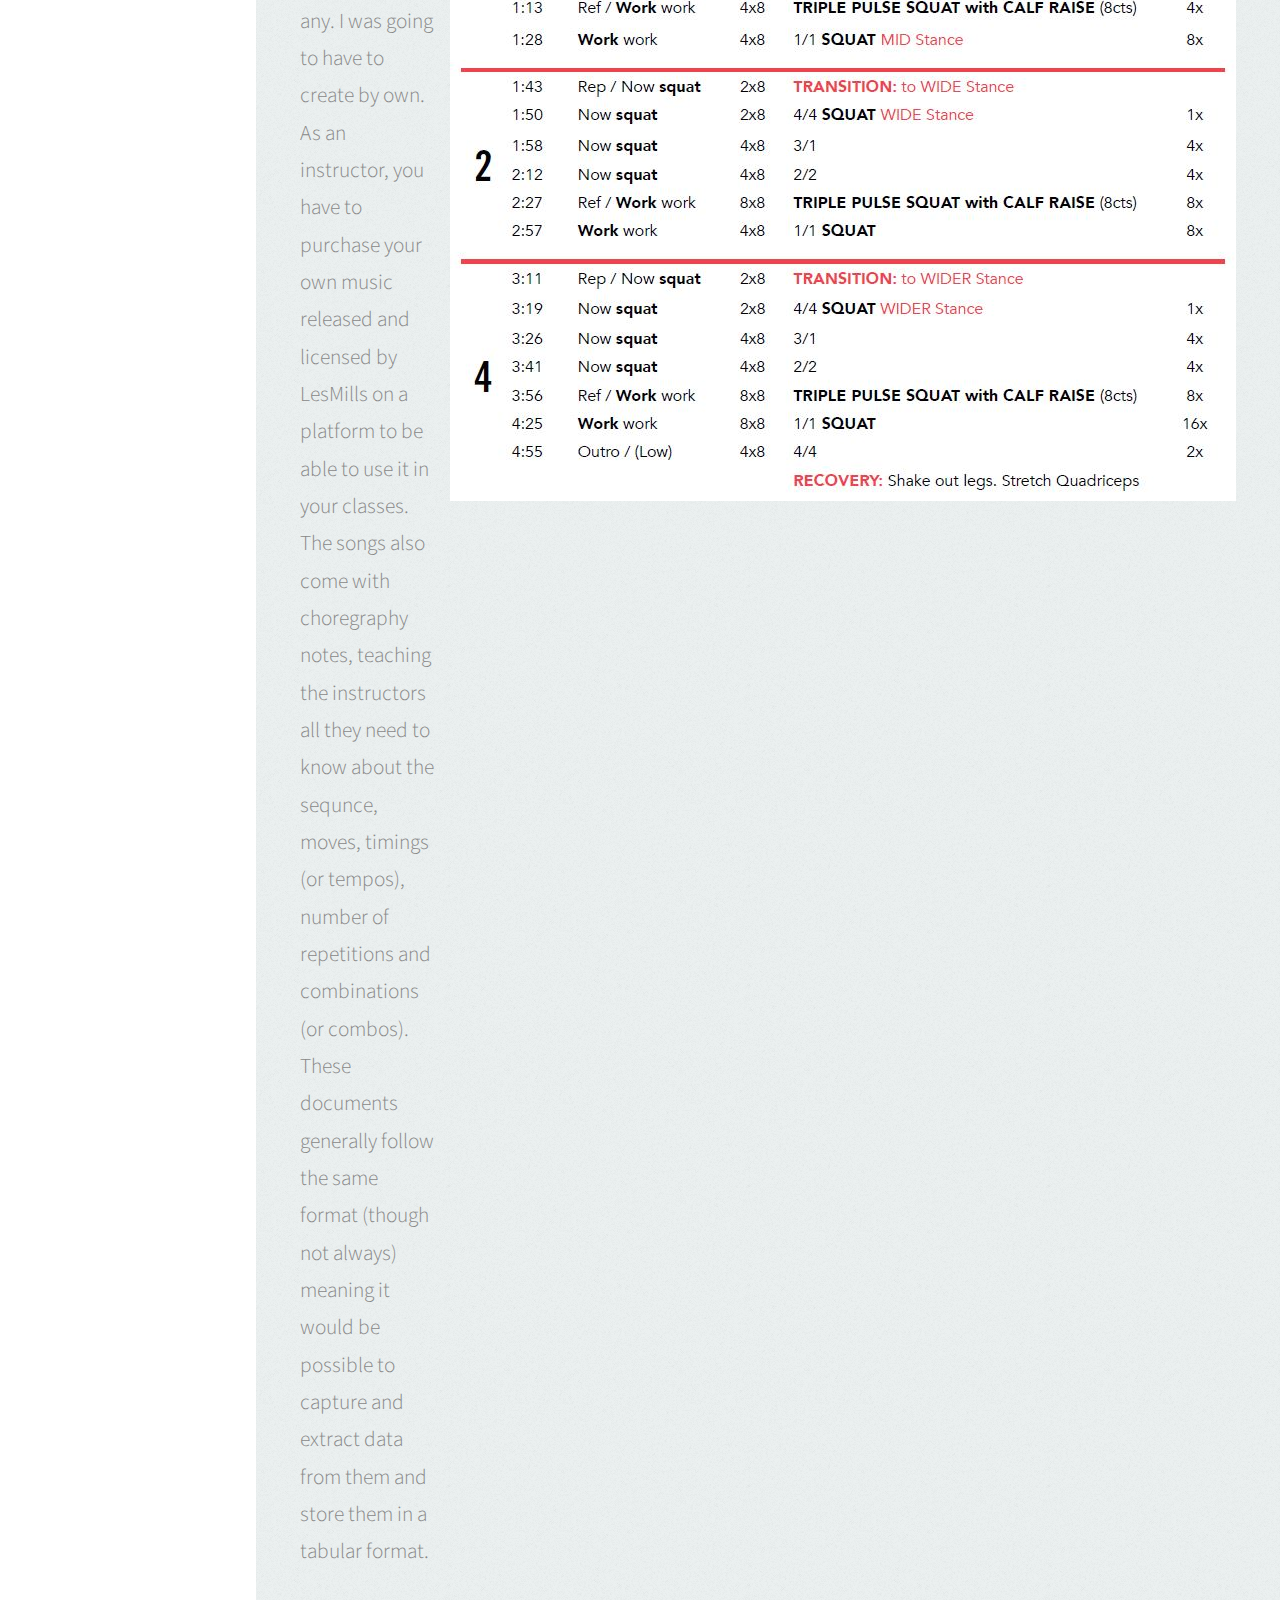
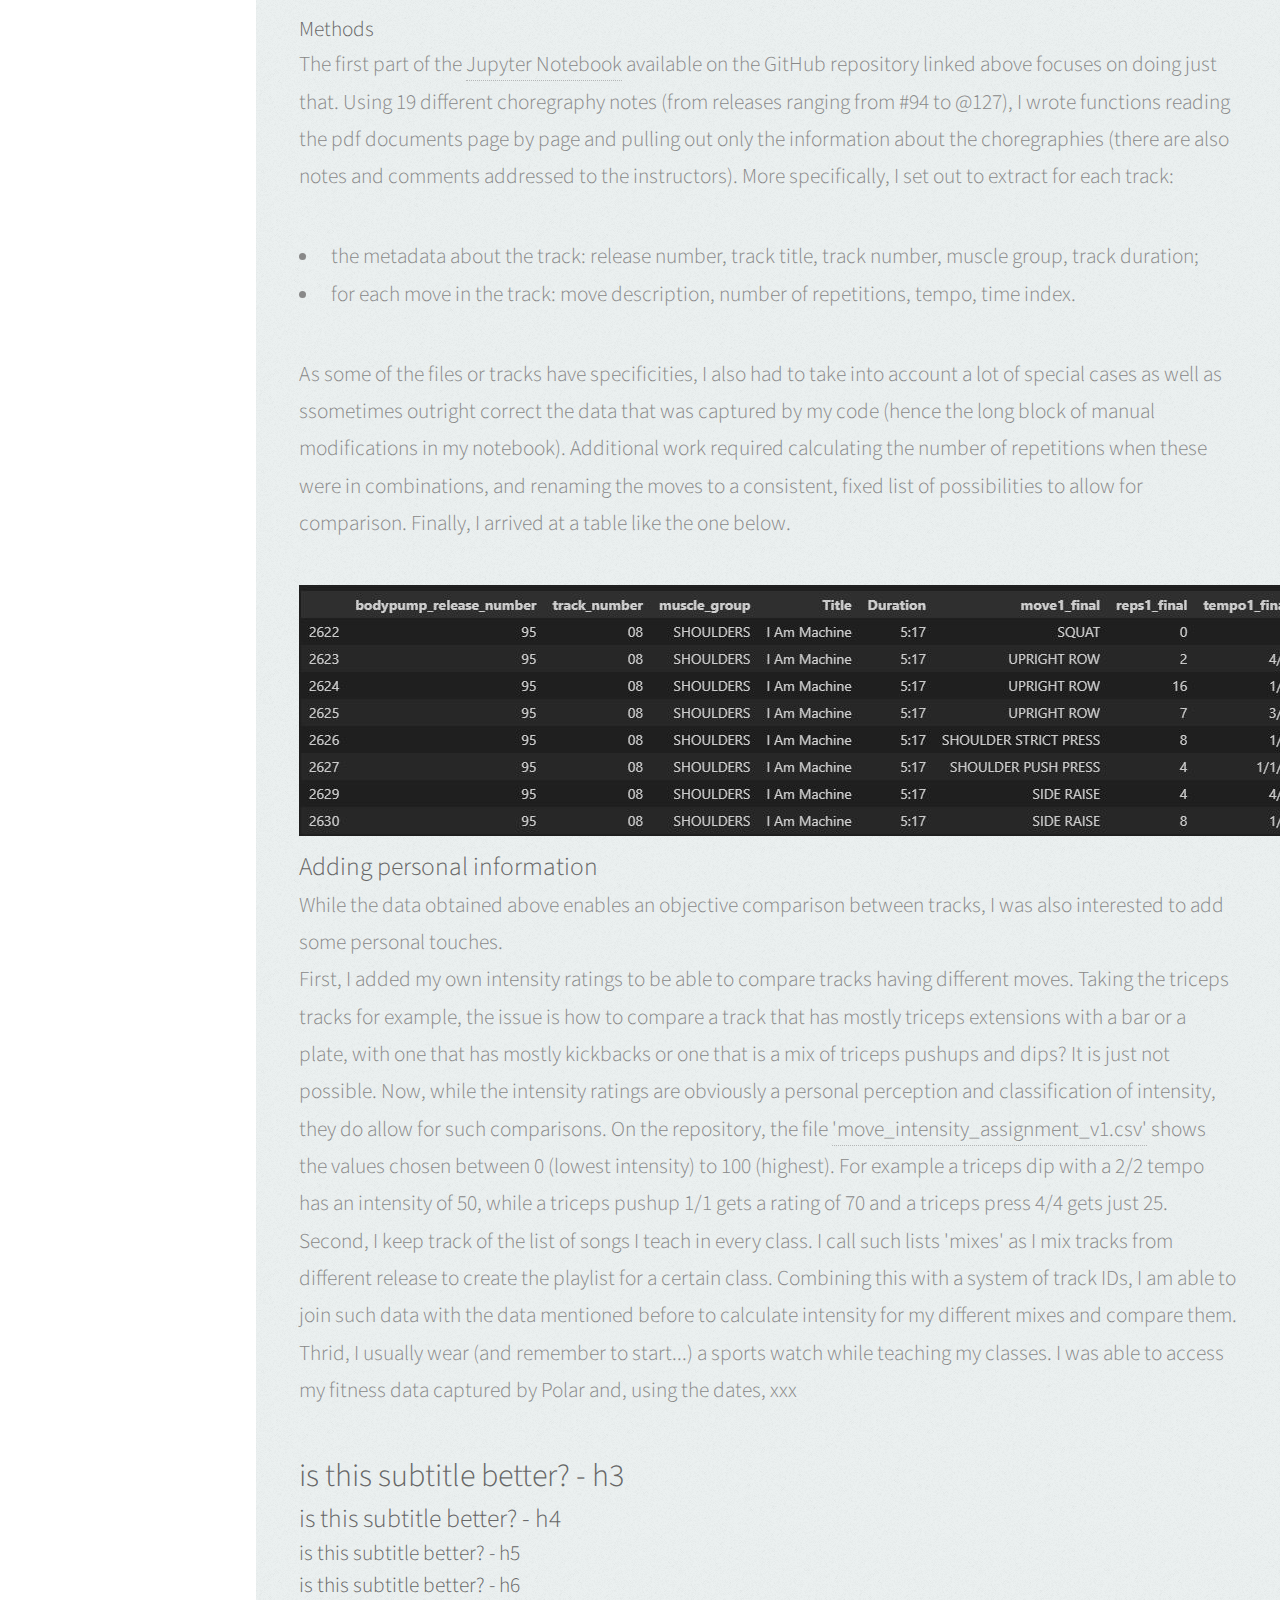
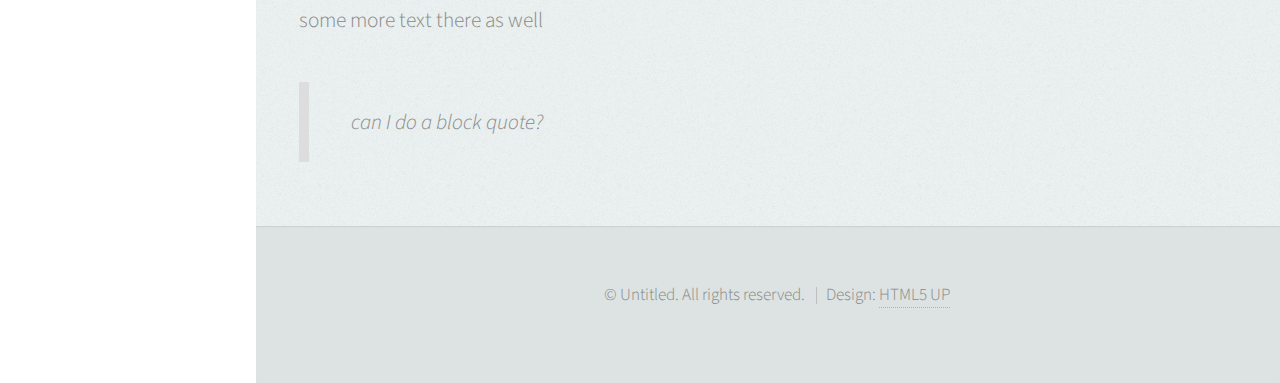
==== commit c95ef244: "finetuning grid" ====
--- a/article1.html
+++ b/article1.html
@@ -181,7 +181,7 @@
                             </p>
                         </div>
                         <div class="grid-item-2-1">
-                            <img src="images/Bodypump_choregraphy_notes.jpg" alt="description" height="200" />
+                            <img src="images/Bodypump_choregraphy_notes.jpg" alt="description" max-height="400" />
                         </div>
                     </div>
 
--- a/assets/css/main.css
+++ b/assets/css/main.css
@@ -2840,8 +2840,8 @@
 	gap: 10px; /* Space between grid items */
 }
 .grid-item-1-2 {
-	padding: 20px; /* Adds padding inside each item */
-	border: 1px solid #ccc; /* Adds a border */
+	padding: 0px; /* Adds padding inside each item */
+	border: 1px solid transparent; /* Adds a border */
 }
 
 .grid-container-2-1 {
@@ -2850,6 +2850,6 @@
 	gap: 10px; /* Space between grid items */
 }
 .grid-item-2-1 {
-	padding: 20px; /* Adds padding inside each item */
-	border: 1px solid #ccc; /* Adds a border */
+	padding: 0px; /* Adds padding inside each item */
+	border: 1px solid transparent; /* Adds a border */
 }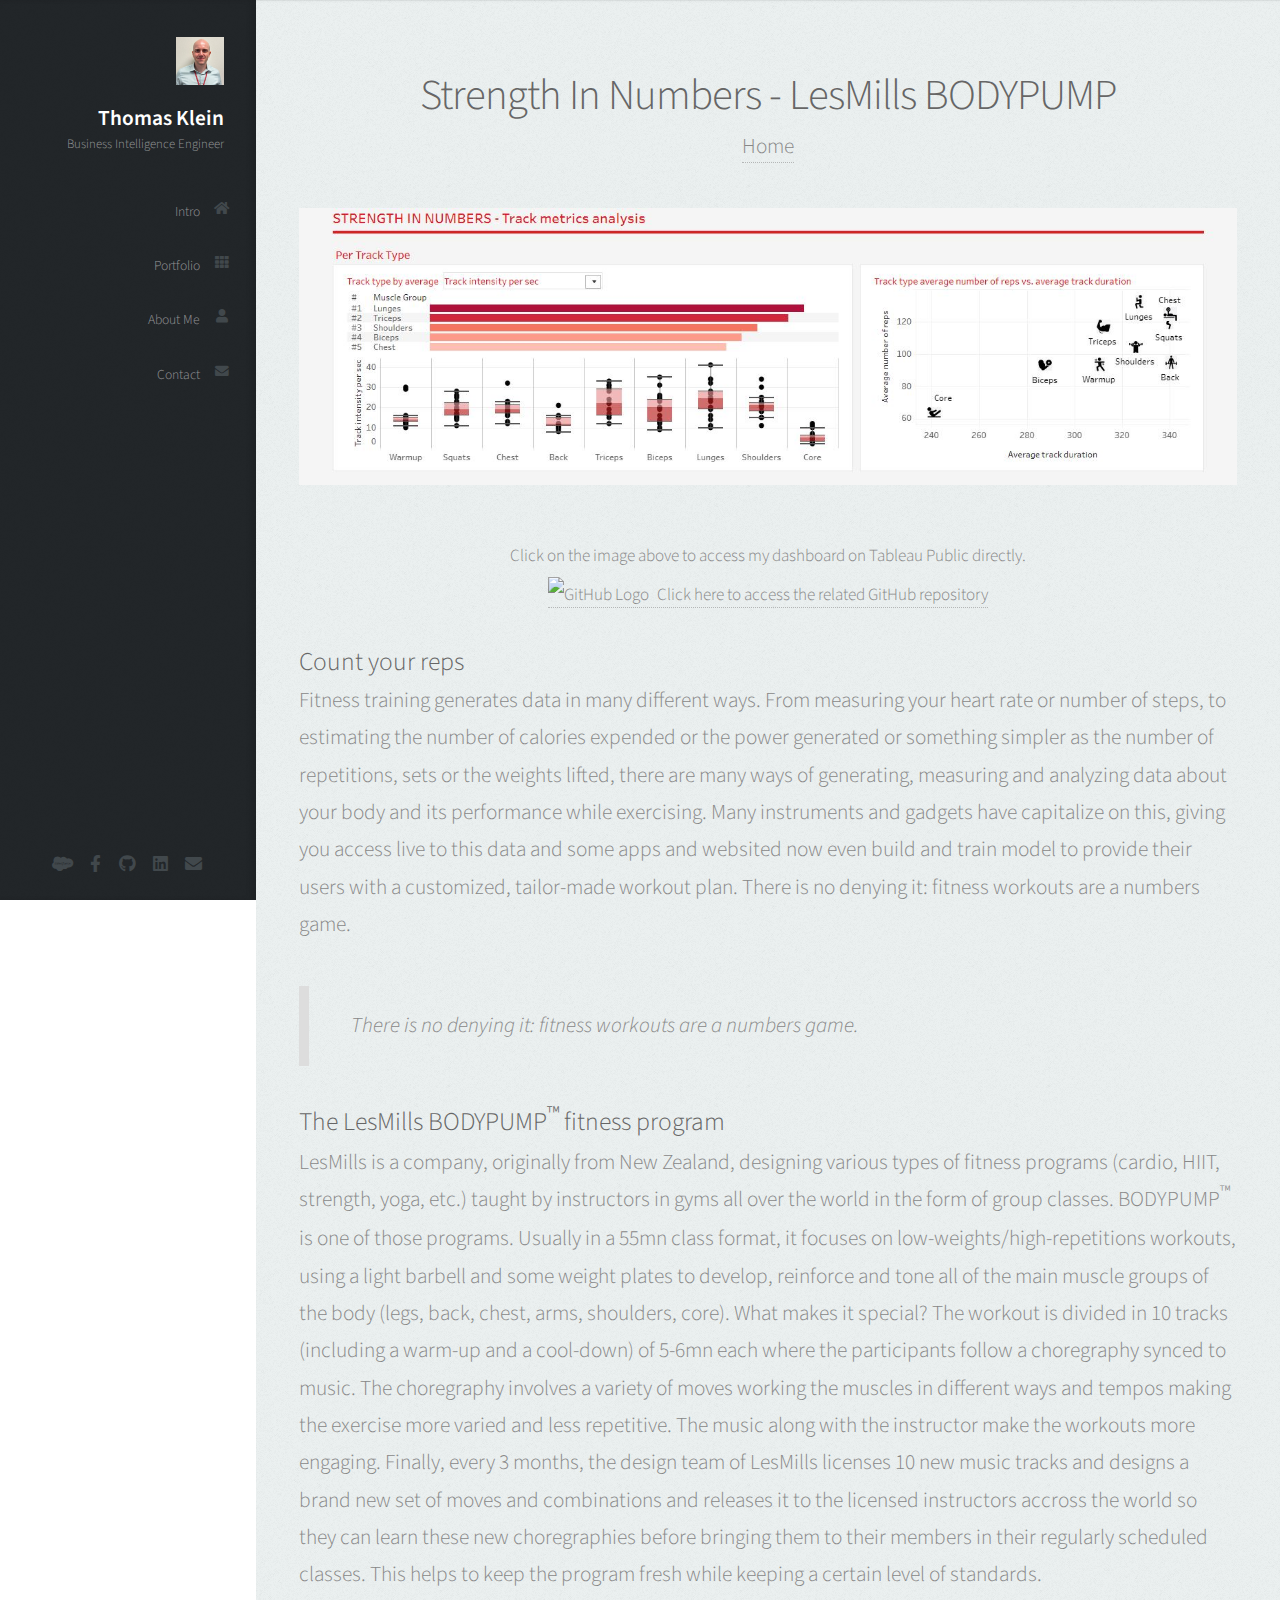
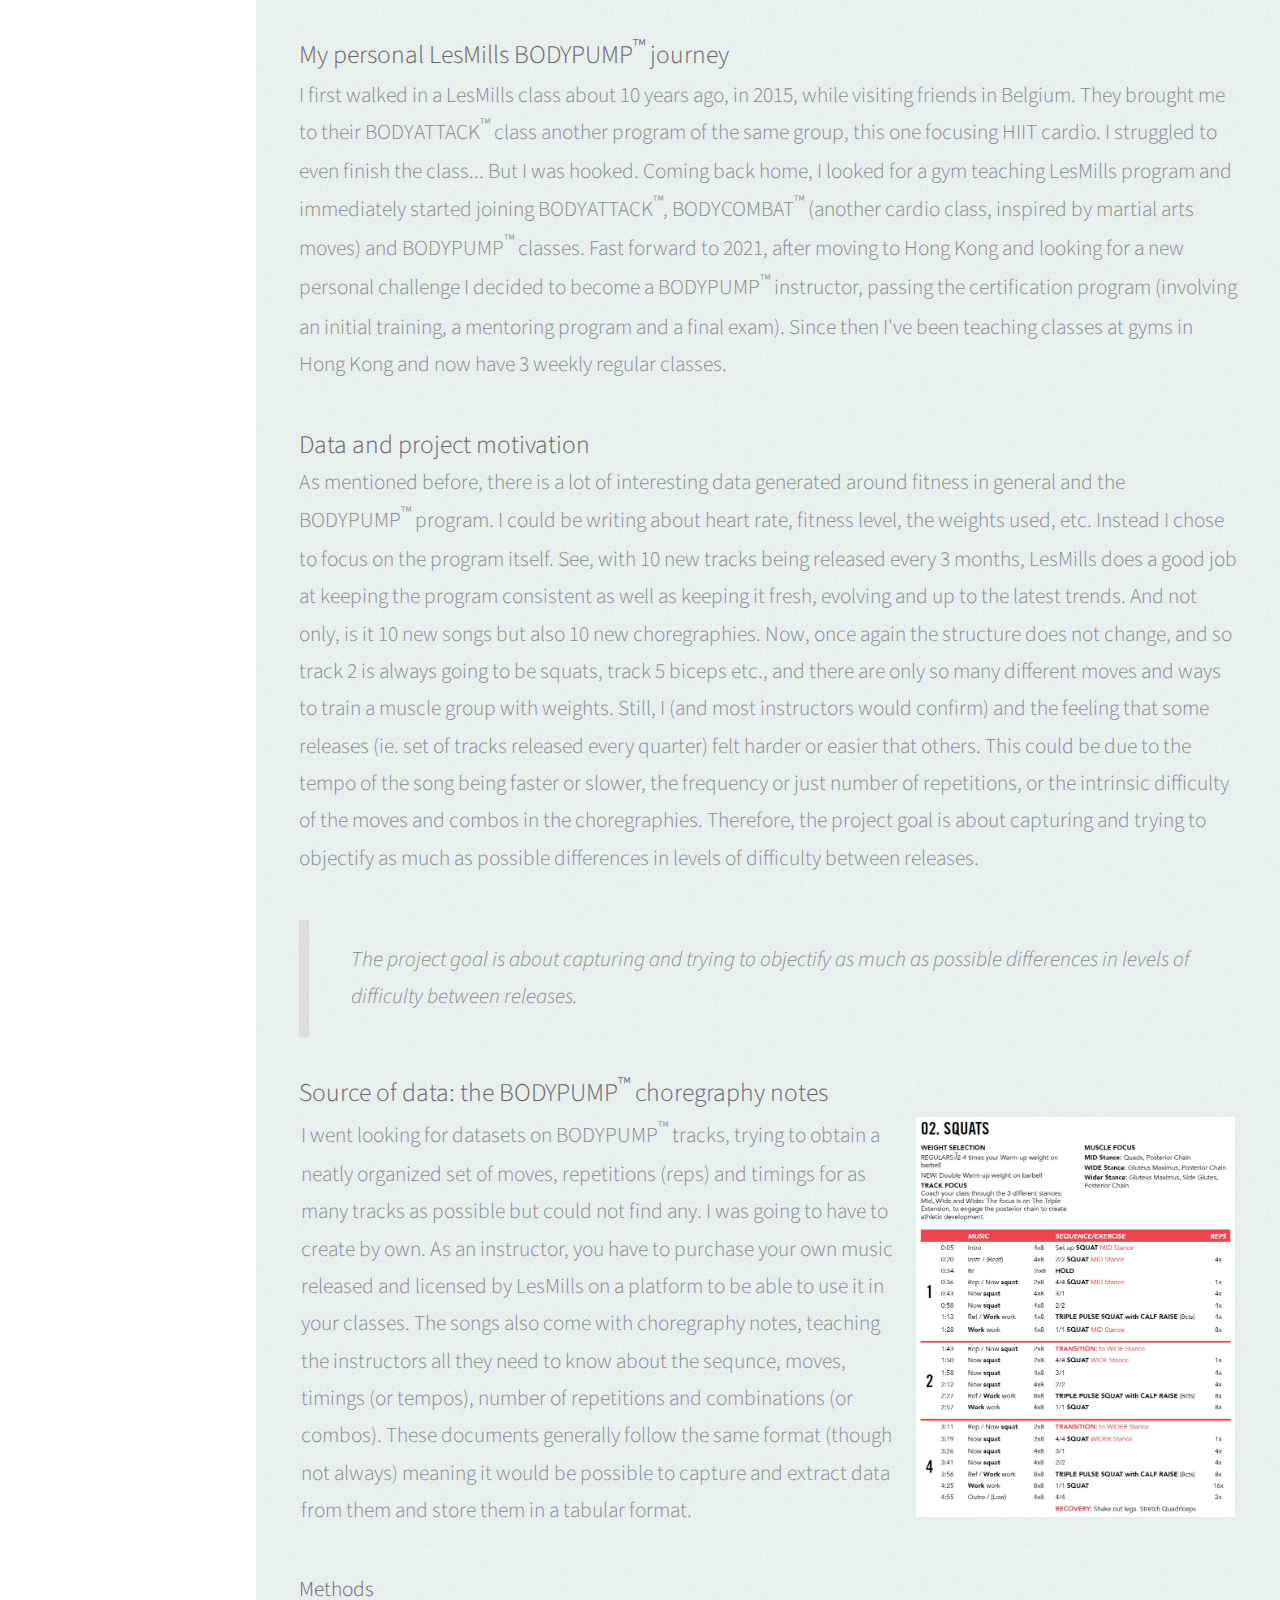
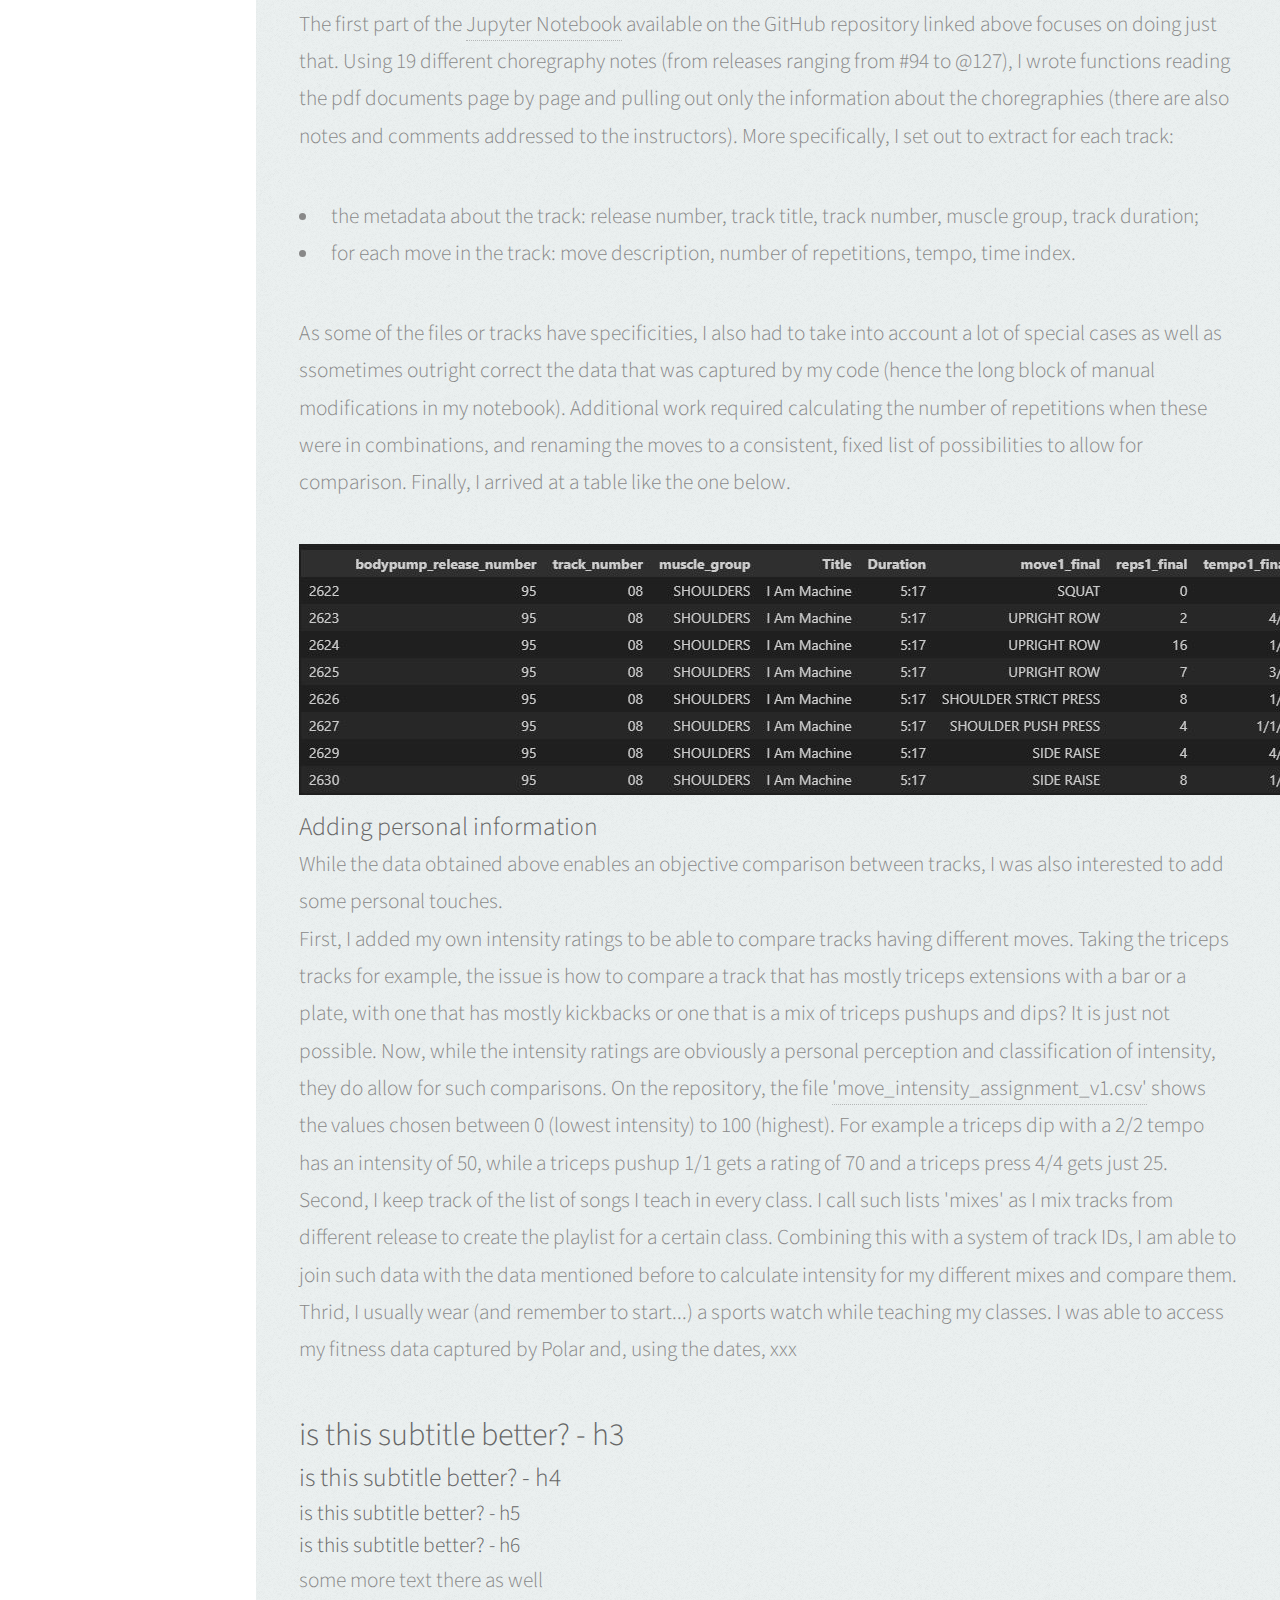
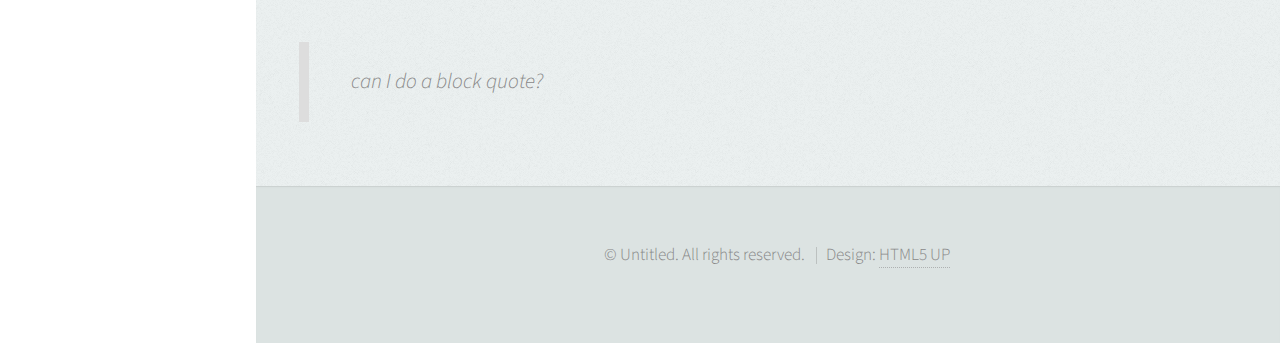
==== commit 1bc0c8eb: "finetuning grid" ====
--- a/article1.html
+++ b/article1.html
@@ -181,7 +181,7 @@
                             </p>
                         </div>
                         <div class="grid-item-2-1">
-                            <img src="images/Bodypump_choregraphy_notes.jpg" alt="description" max-height="400" />
+                            <img src="images/Bodypump_choregraphy_notes.jpg" alt="description" height="400" />
                         </div>
                     </div>
 
--- a/assets/css/main.css
+++ b/assets/css/main.css
@@ -2840,7 +2840,7 @@
 	gap: 10px; /* Space between grid items */
 }
 .grid-item-1-2 {
-	padding: 0px; /* Adds padding inside each item */
+	padding: 1px; /* Adds padding inside each item */
 	border: 1px solid transparent; /* Adds a border */
 }
 
@@ -2850,6 +2850,6 @@
 	gap: 10px; /* Space between grid items */
 }
 .grid-item-2-1 {
-	padding: 0px; /* Adds padding inside each item */
+	padding: 1px; /* Adds padding inside each item */
 	border: 1px solid transparent; /* Adds a border */
 }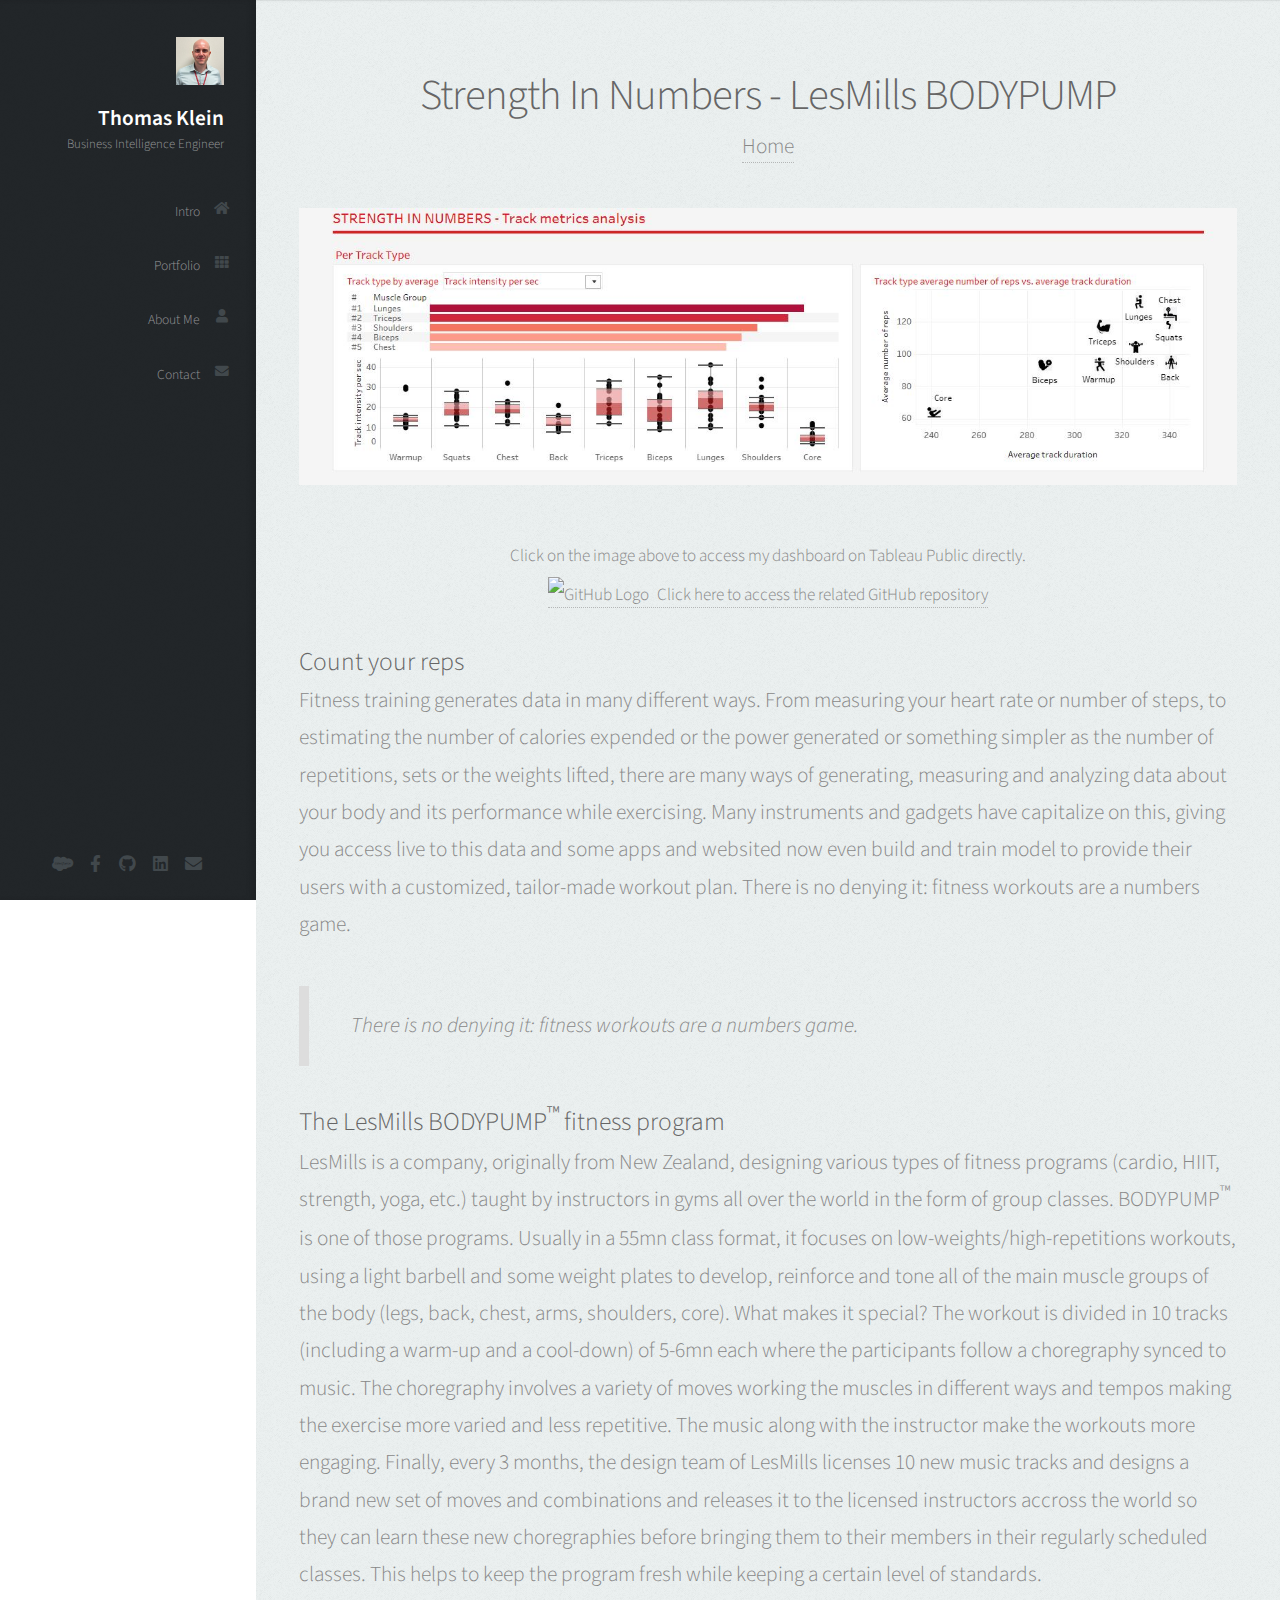
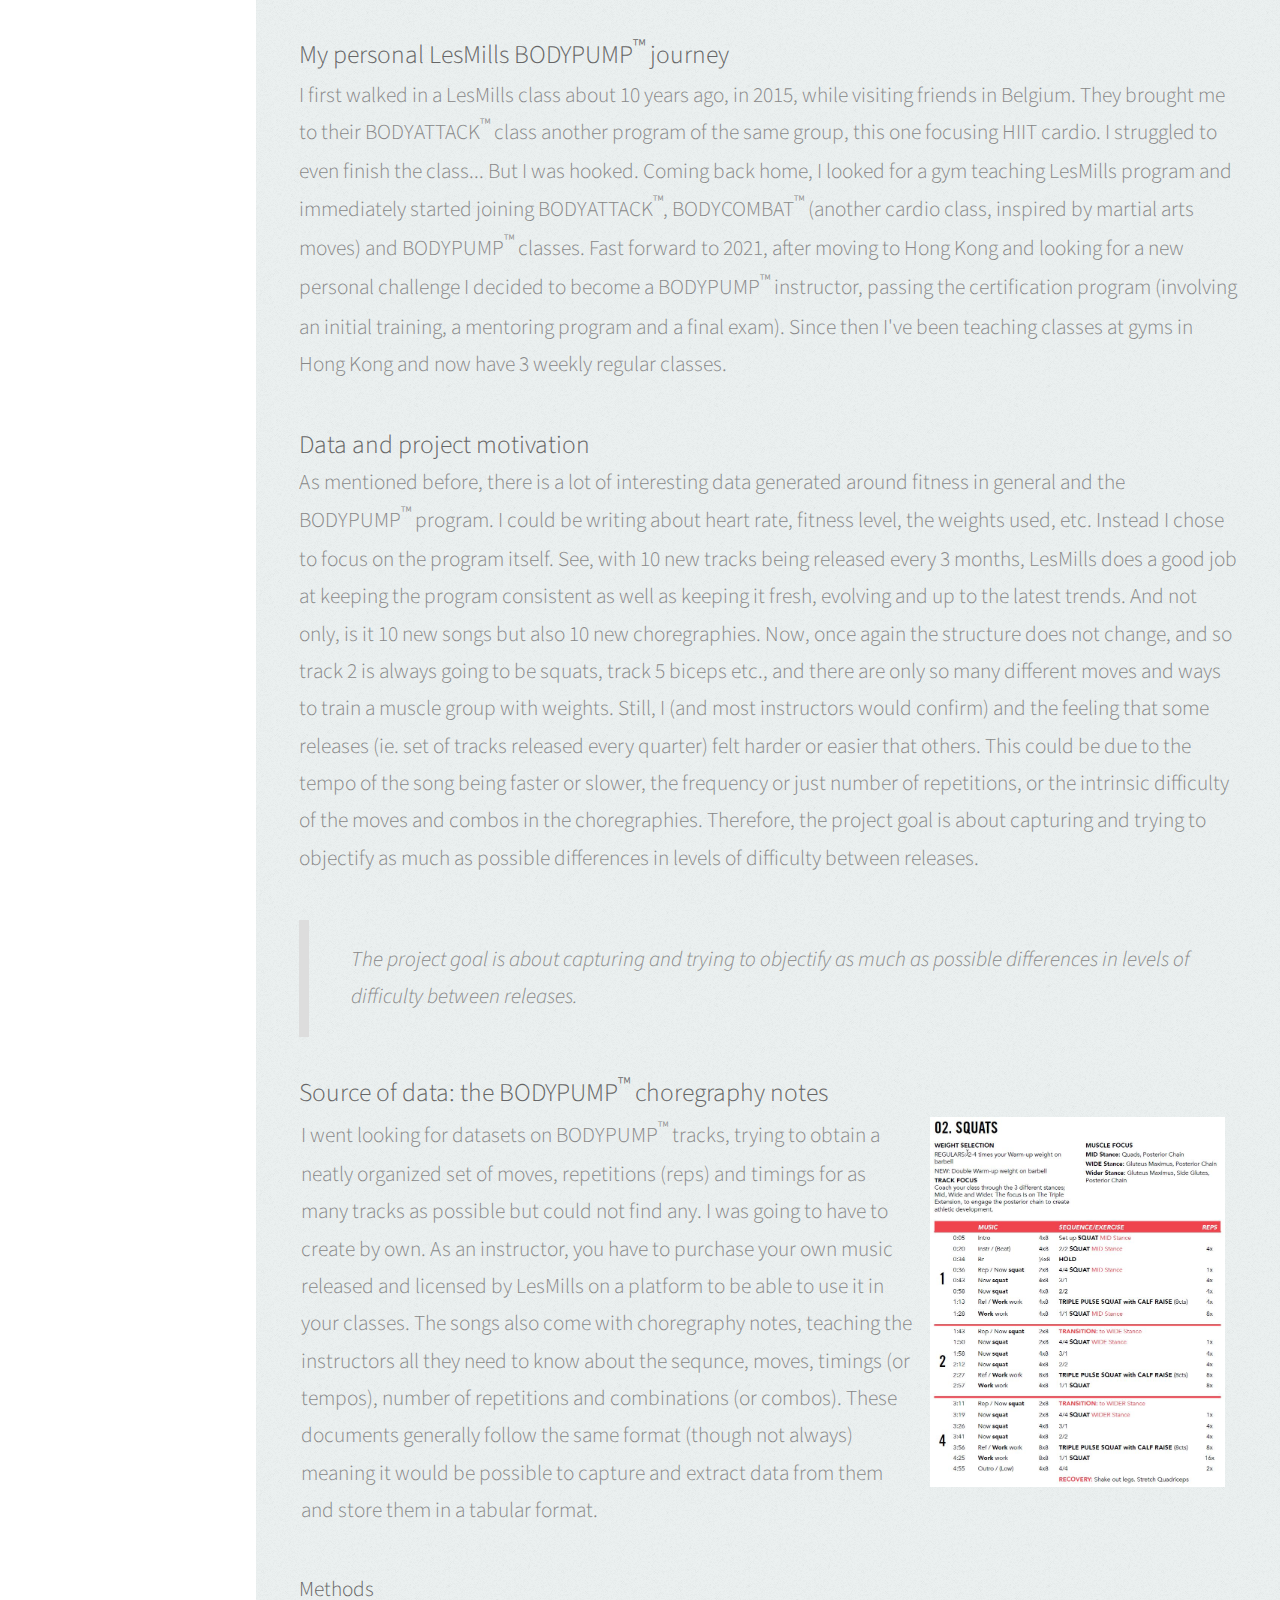
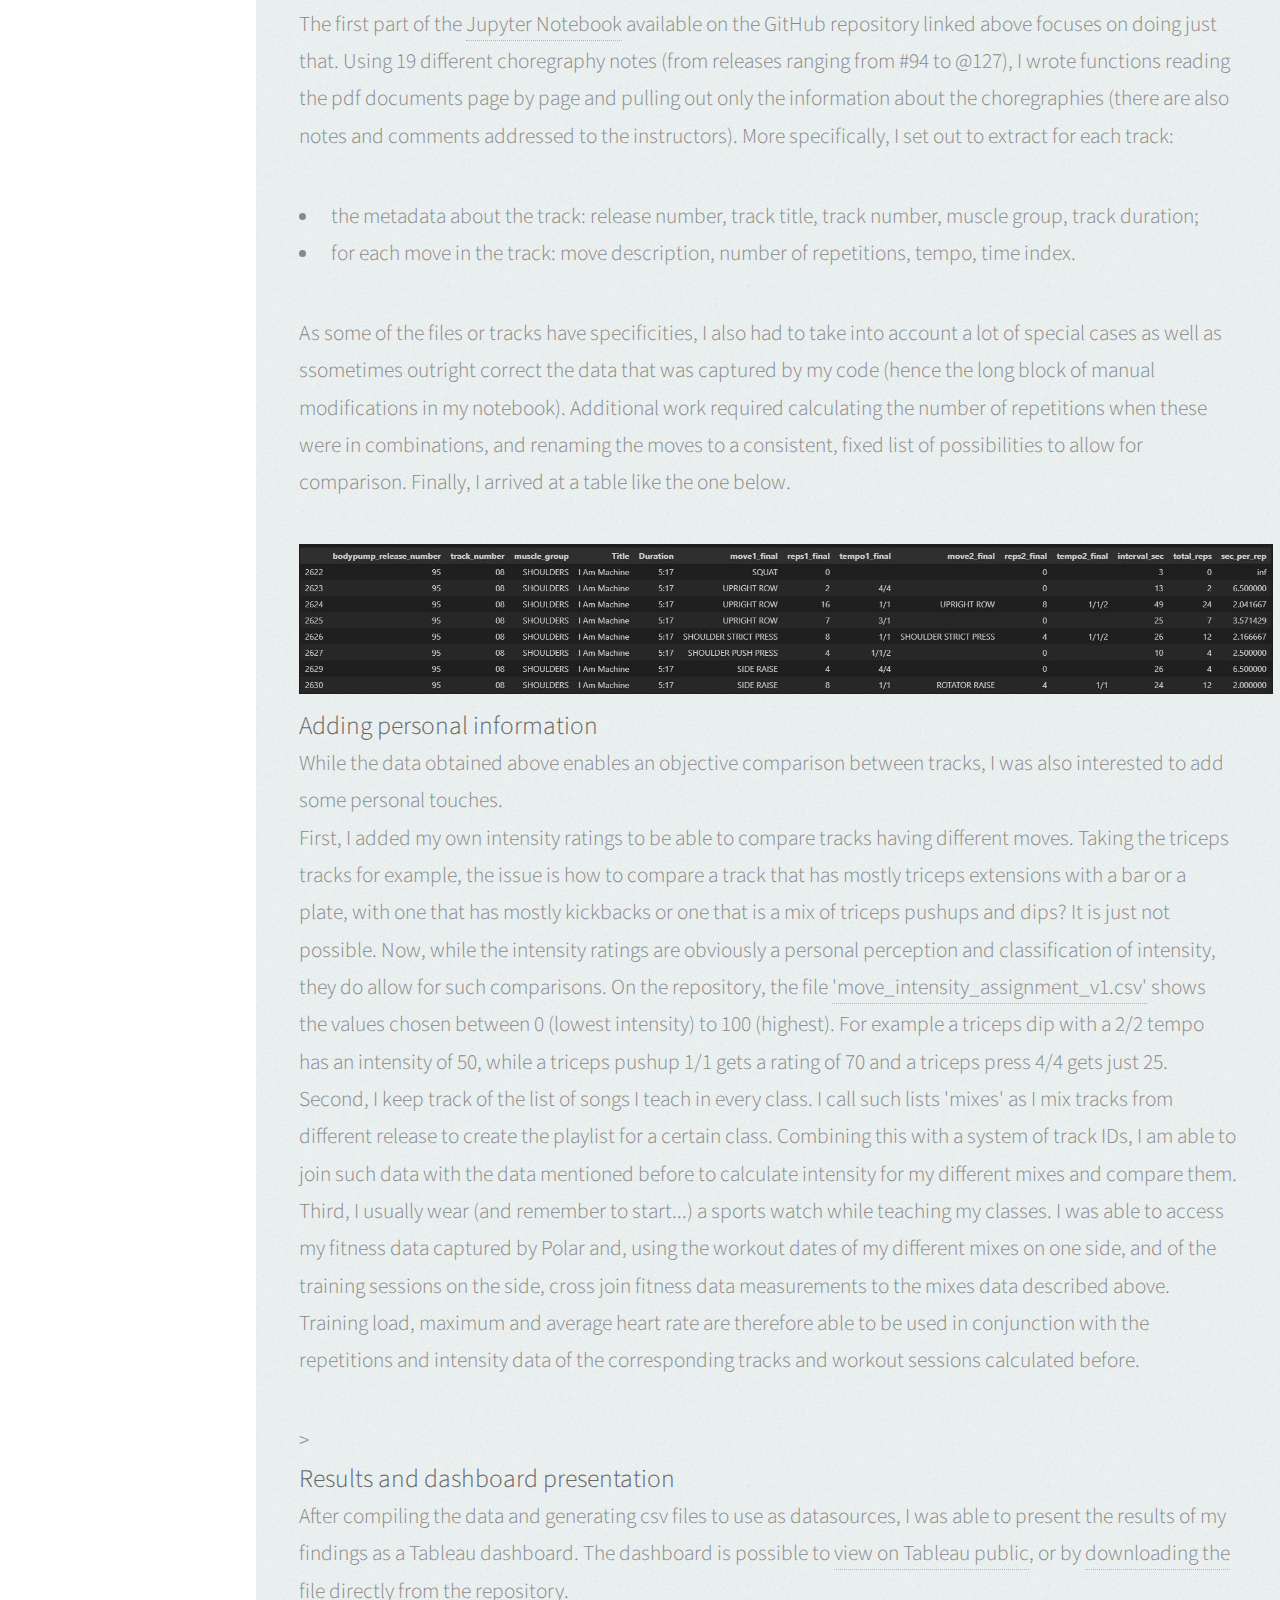
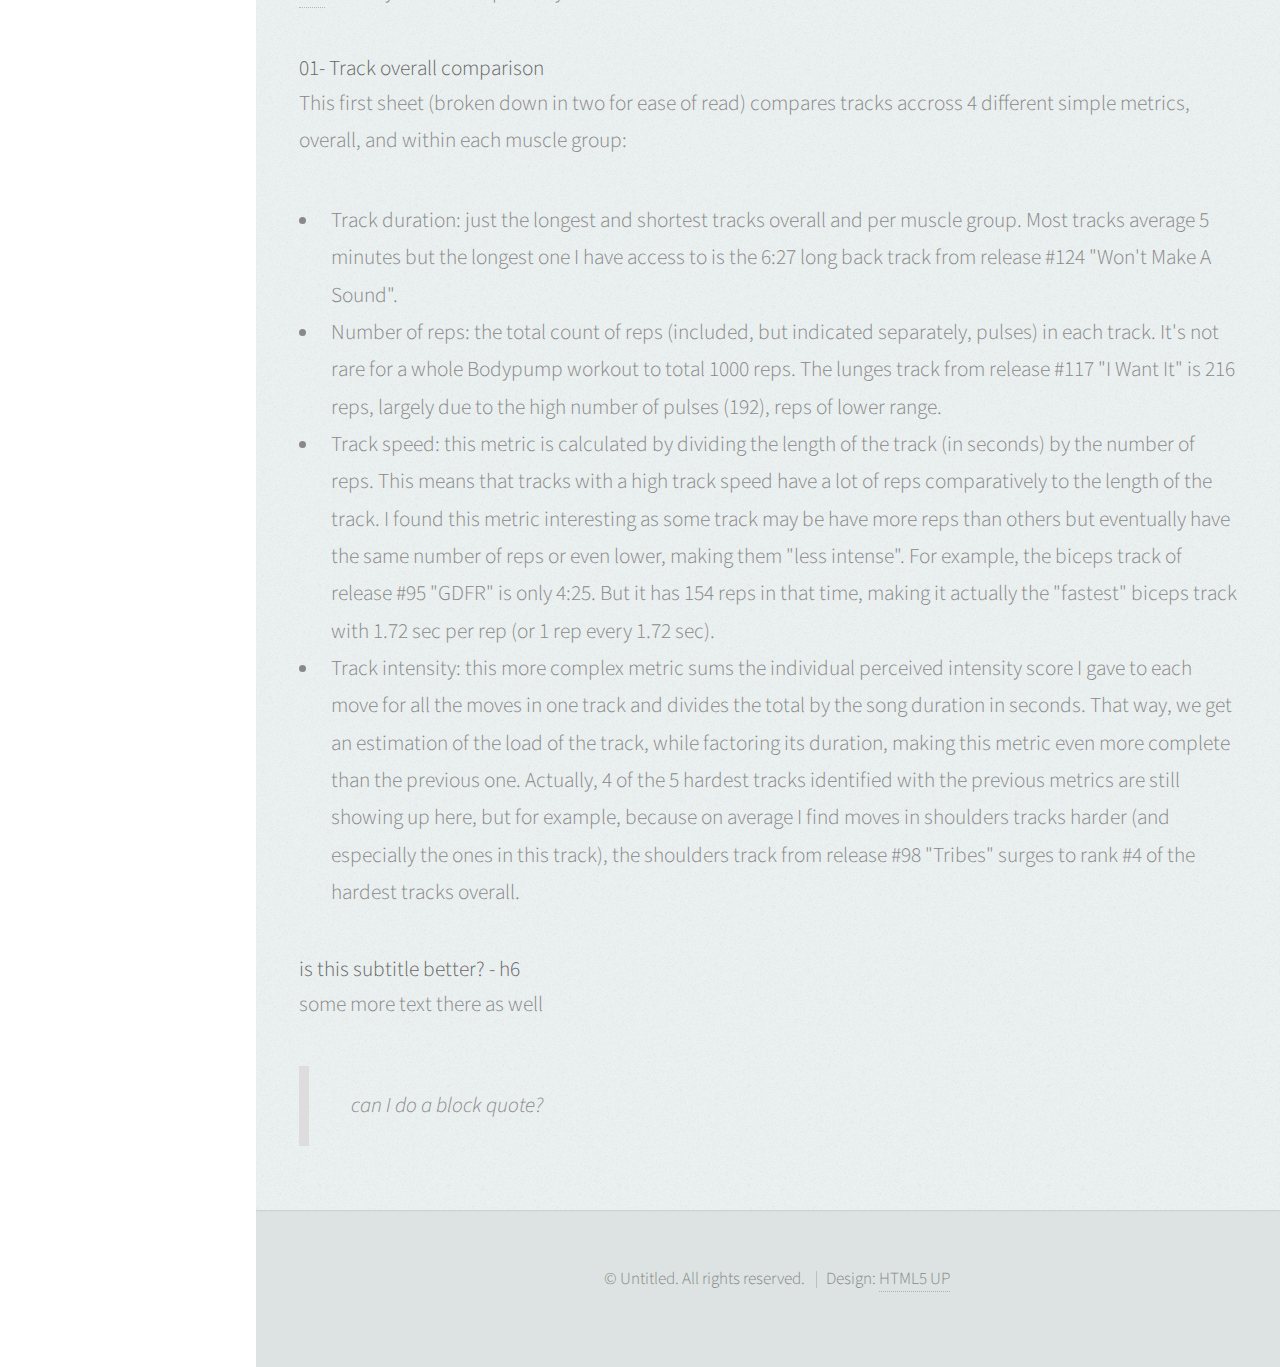
==== commit 6af0480f: "more text for BP article" ====
--- a/article1.html
+++ b/article1.html
@@ -181,7 +181,7 @@
                             </p>
                         </div>
                         <div class="grid-item-2-1">
-                            <img src="images/Bodypump_choregraphy_notes.jpg" alt="description" height="400" />
+                            <img src="images/Bodypump_choregraphy_notes.jpg" alt="description" height="370" />
                         </div>
                     </div>
 
@@ -213,7 +213,8 @@
                     and renaming the moves to a consistent, fixed list of possibilities to allow for comparison.
                     Finally, I arrived at a table like the one below.
                     </p>
-                    <img src="images/Bodypump_choregraphy_notes_translated_example.jpg" alt="description" />
+                    <img src="images/Bodypump_choregraphy_notes_translated_example.jpg" alt="description"
+                        height="150" />
 
                     <h4>Adding personal information</h4>
                     <p>While the data obtained above enables an objective comparison between tracks, I was also
@@ -241,14 +242,47 @@
                         join such data with the data mentioned before to calculate
                         intensity for my different mixes and compare them.
                         <br>
-                        Thrid, I usually wear (and remember to start...) a sports watch while teaching my
+                        Third, I usually wear (and remember to start...) a sports watch while teaching my
                         classes. I was able to access my fitness data captured by Polar
-                        and, using the dates, xxx
-                    </p>
-
-                    <h3>is this subtitle better? - h3</h3>
-                    <h4>is this subtitle better? - h4</h4>
-                    <h5>is this subtitle better? - h5</h5>
+                        and, using the workout dates of my different mixes on one side, and of the training sessions on
+                        the side, cross join fitness data
+                        measurements to the mixes data described above. Training load, maximum and average heart rate
+                        are therefore able to be used in
+                        conjunction with the repetitions and intensity data of the corresponding tracks and workout
+                        sessions calculated before.
+                    </p>
+                    >
+                    <h4>Results and dashboard presentation</h4>
+                    <p>After compiling the data and generating csv files to use as datasources, I was able to present
+                        the results of my findings as a Tableau dashboard.
+                        The dashboard is possible to <a href="https://public.tableau.com/app/profile/klein6166/viz/Bodypump-StrengthinNumbers/01a-Trackoverallcomparison
+                        target=" _blank">view on Tableau public</a>, or by <a href="https://github.com/ThomasKlein90/BodyPump/blob/main/Bodypump%20-%20Strength%20in%20Numbers.twbx
+                        target=" _blank">downloading the file</a> directly from the repository.
+                    </p>
+                    <h5>01- Track overall comparison</h5>
+                    <p>This first sheet (broken down in two for ease of read) compares tracks accross 4 different simple
+                        metrics, overall, and within each muscle group:
+                    <ul>
+                        <li>Track duration: just the longest and shortest tracks overall and per muscle group. Most tracks average 5 minutes but the longest one I 
+                            have access to is the 6:27 long back track from release #124 "Won't Make A Sound".
+                        </li>
+                        <li>Number of reps: the total count of reps (included, but indicated separately, pulses) in each track. It's not rare for a whole Bodypump workout to 
+                            total 1000 reps. The lunges track from release #117 "I Want It" is 216 reps, largely due to the high number of pulses (192), reps of lower range.
+                        </li>
+                        <li>Track speed: this metric is calculated by dividing the length of the track (in seconds) by the number of reps. This means that tracks with a high 
+                            track speed have a lot of reps comparatively to the length of the track. I found this metric interesting as some track may be have more reps than 
+                            others but eventually have the same number of reps or even lower, making them "less intense". For example, the biceps track of release #95 "GDFR" 
+                            is only 4:25. But it has 154 reps in that time, making it actually the "fastest" biceps track with 1.72 sec per rep (or 1 rep every 1.72 sec).
+                        </li>
+                        <li>
+                            Track intensity: this more complex metric sums the individual perceived intensity score I gave to each move for all the moves in one track and 
+                            divides the total by the song duration in seconds. That way, we get an estimation of the load of the track, while factoring its duration, making this 
+                            metric even more complete than the previous one. Actually, 4 of the 5 hardest tracks identified with the previous metrics are still showing up here, 
+                            but for example, because on average I find moves in shoulders tracks harder (and especially the ones in this track), the shoulders track from 
+                            release #98 "Tribes" surges to rank #4 of the hardest tracks overall. 
+                        </li>
+                    </ul>
+                    </p>
                     <h6>is this subtitle better? - h6</h6>
                     <p>some more text there as well</p>
 
